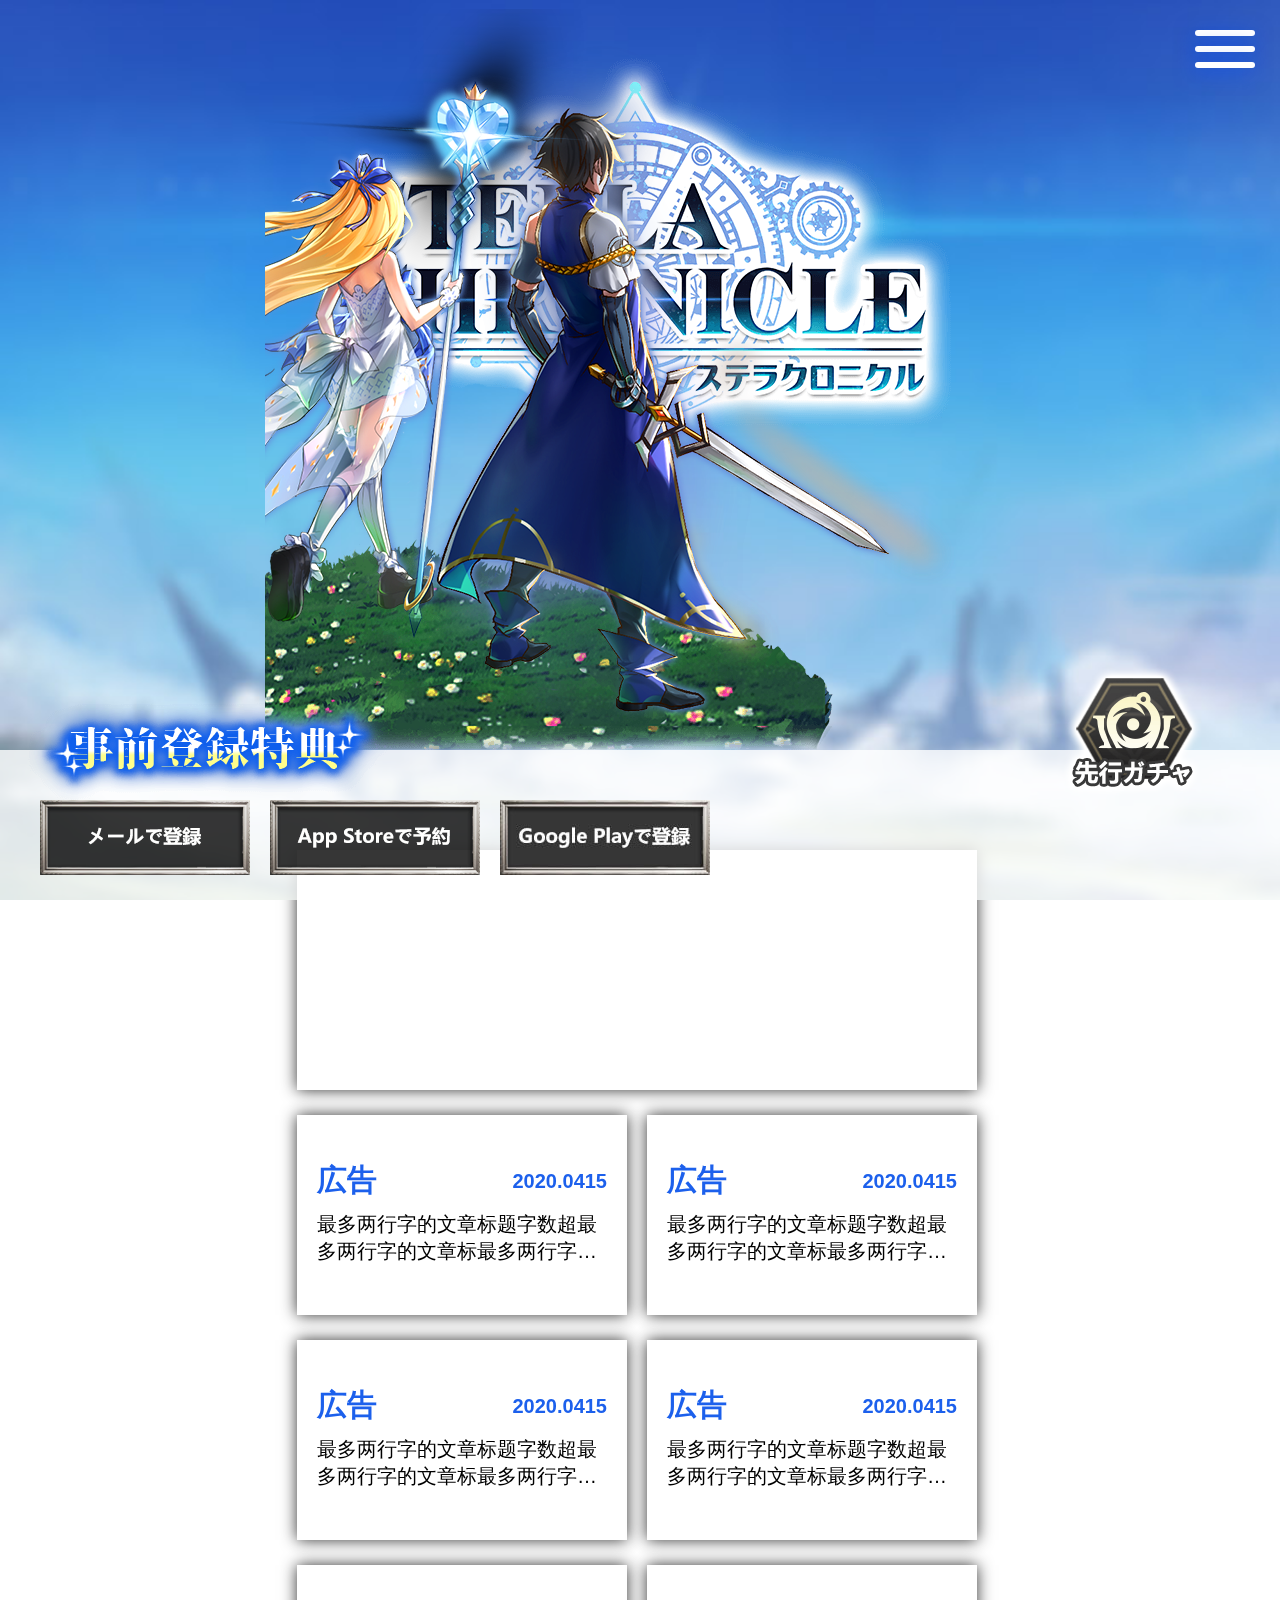
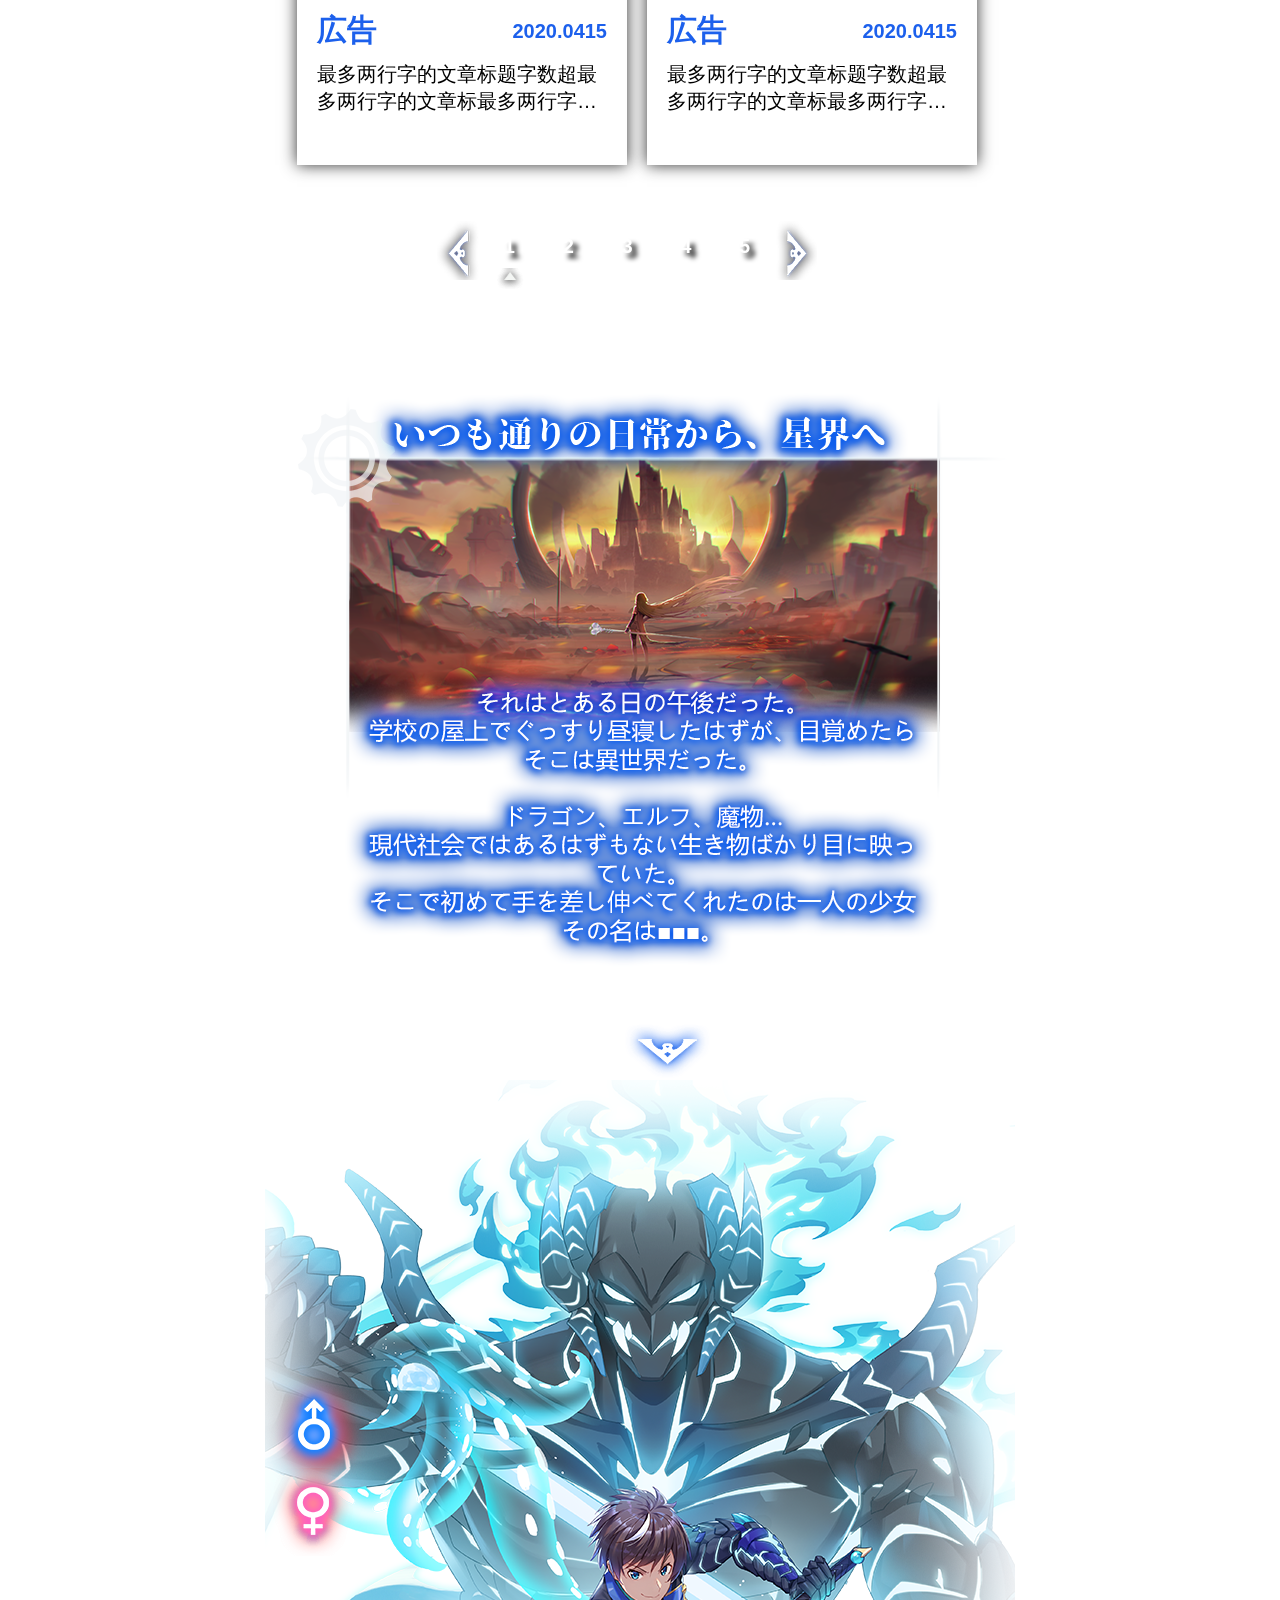
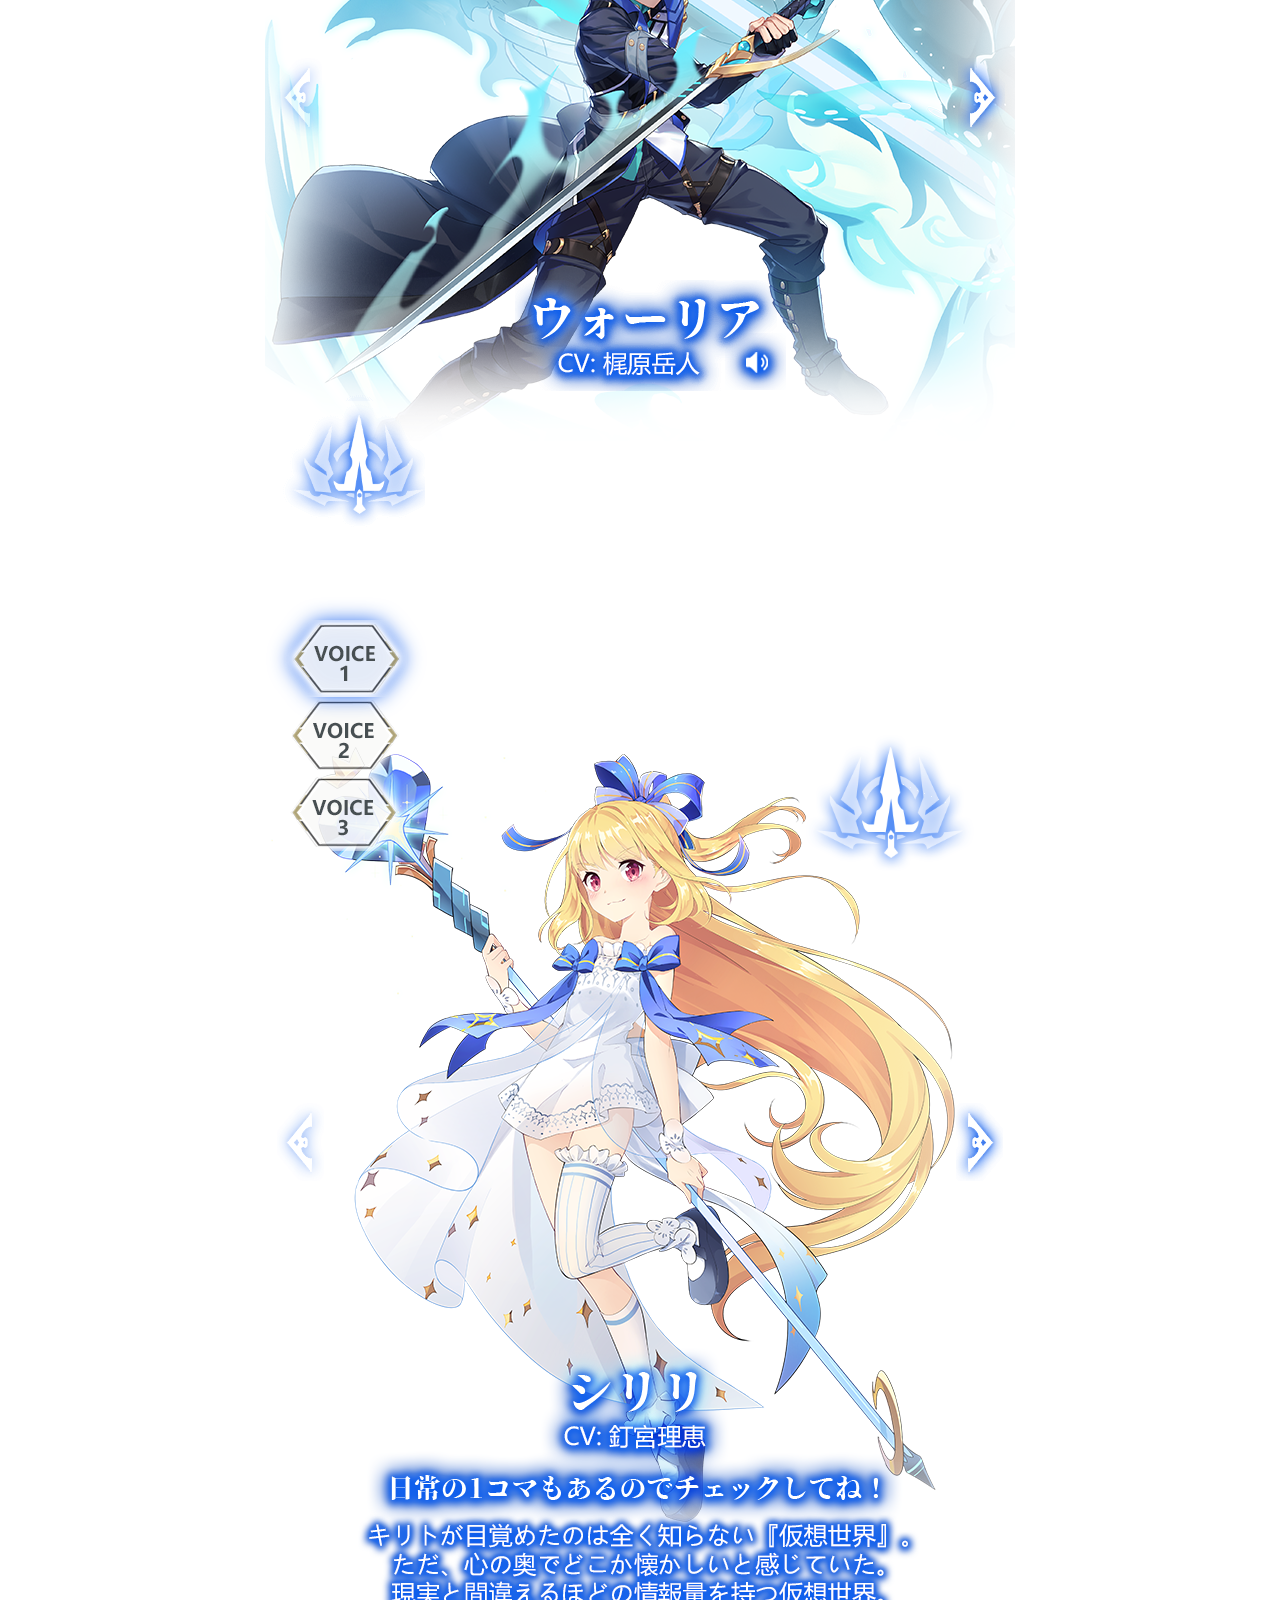
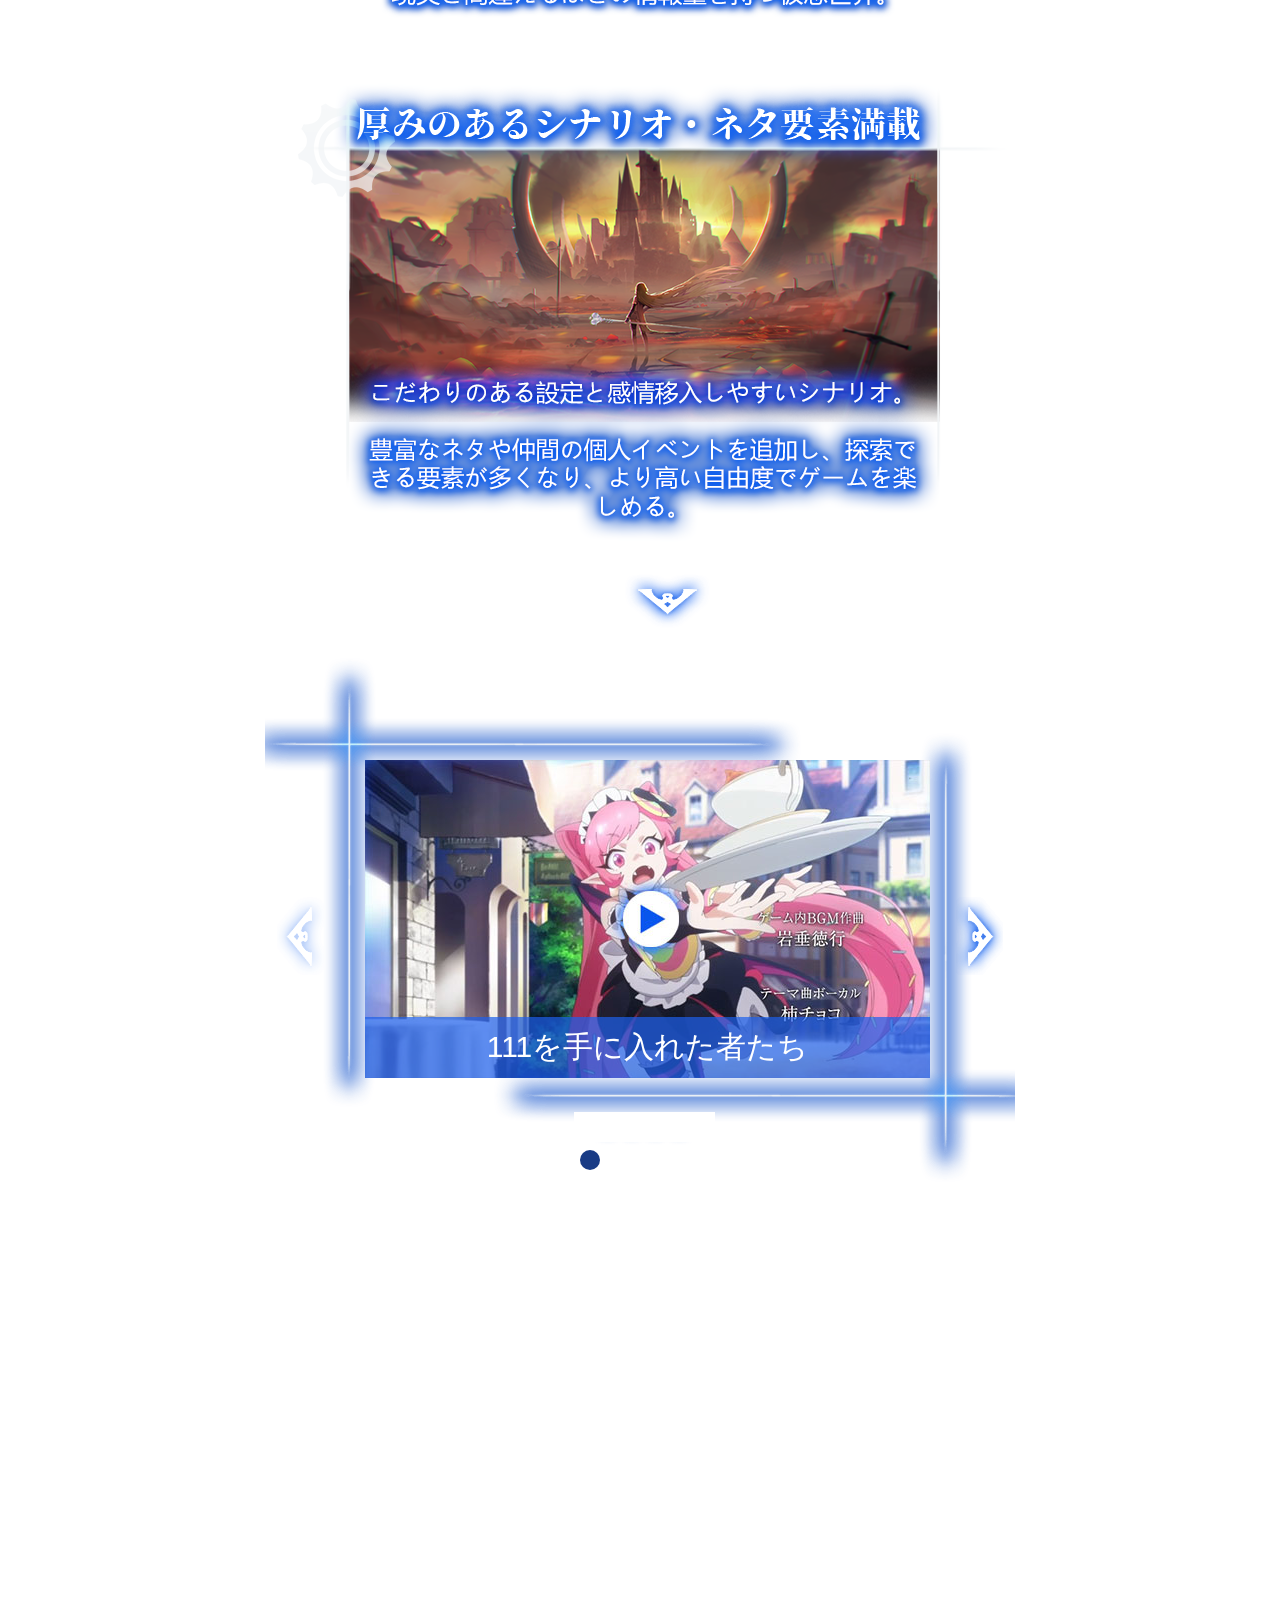
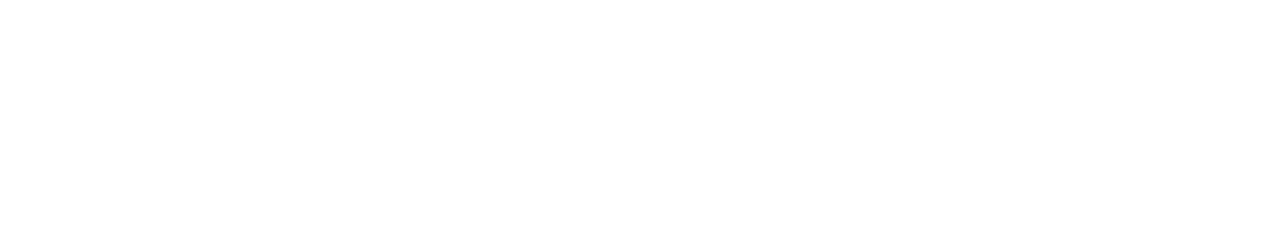
==== index.html @ 04fe9903 "a" ====
<!DOCTYPE html>
<html>
<head>
	<meta charset="utf-8">
	<meta content="width=device-width, initial-scale=1.0, maximum-scale=1.0, user-scalable=0" name="viewport">
     <link href="css/swiper.min.css" rel="stylesheet">
     <link href="css/pre_main.css" rel="stylesheet" type="text/css">
     <title>11111888888</title>
	<meta name="keywords" content="" />
	<meta name="description" content="" />
    <link href="images/icon.png" rel="shortcut icon"/>
</head>
<body>
    <!--首页主题内容-->
    <div class="wraper">
       <!--第一屏幕-->  
      <div class="page_01 page" id="page01">
        <div class="page01_logo"><img src="images/page01_logo.png"></div>
        <div class="page01_role"><img src="images/page01_role.png"></div>
        <div class="page01_grass"><img src="images/people_grass.png"></div>
      </div>
      <!--第二屏幕-->  
      <div class="page_02 page" id="page02">
        <div class="screen_note">
          <div class="banner_top"><img src="images/banner.jpg"></div>
          <div class="news_list1">
         	  <div class="slide2_item">
            <div class="item t1">
              <a href="list.html">
                <div class="note">
                  <span class="title">広告</span><span class="data">2020.0415</span> 
                 
                </div>
				<div class="content">
                  <p>最多两行字的文章标题字数超最多两行字的文章标最多两行字的文章标题字数超最多两行字的文章标题字数超过题字数超过</p>
                </div>
			
              </a>
            </div>
            <div class="item t2">
              <a href="list.html">
                <div class="note">
                  <span class="title">広告</span><span class="data">2020.0415</span> 
                </div>
				        <div class="content">
                  <p>最多两行字的文章标题字数超最多两行字的文章标最多两行字的文章标题字数超最多两行字的文章标题字数超过题字数超过</p>
                </div>
			
              </a>
            </div>
            <div class="item t1">
              <a href="list.html">
                <div class="note">
                  <span class="title">広告</span><span class="data">2020.0415</span> 
                </div>
				        <div class="content">
                  <p>最多两行字的文章标题字数超最多两行字的文章标最多两行字的文章标题字数超最多两行字的文章标题字数超过题字数超过</p>
                </div>
			
              </a>
            </div>
            <div class="item t2">
              <a href="list.html">
                <div class="note">
                  <span class="title">広告</span><span class="data">2020.0415</span> 
                </div>
			        	<div class="content">
                  <p>最多两行字的文章标题字数超最多两行字的文章标最多两行字的文章标题字数超最多两行字的文章标题字数超过题字数超过</p>
                </div>
			
              </a>
            </div>
            <div class="item t1">
              <a href="list.html">
                <div class="note">
                  <span class="title">広告</span><span class="data">2020.0415</span> 
                </div>
				        <div class="content">
                  <p>最多两行字的文章标题字数超最多两行字的文章标最多两行字的文章标题字数超最多两行字的文章标题字数超过题字数超过</p>
                </div>
			
              </a>
            </div>
            <div class="item t2">
              <a href="list.html">
                <div class="note">
                  <span class="title">広告</span><span class="data">2020.0415</span> 
                </div>
			        	<div class="content">
                  <p>最多两行字的文章标题字数超最多两行字的文章标最多两行字的文章标题字数超最多两行字的文章标题字数超过题字数超过</p>
                </div>
				
              </a>
            </div>
            </div>
            <div class="news_pages">
              <a href="#"><img src="images/text_row_left.png" alt=""></a>
              <a href="#" class="active num">1</a>
              <a href="#" class="num">2</a>
              <a href="#" class="num">3</a>
              <a href="#" class="num">4</a>
              <a href="#" class="num">5</a>
              <a href="#"><img src="images/text_row_right.png" alt=""></a>
            </div>
          </div>
        </div>
      </div> 
       <!--第三屏幕-->    
      <div class="page_03 page" id="page03">
        <div class="swiper-container page3_container">
          <div class="swiper-wrapper">
            <div class="swiper-slide story_01"><img src="images/story_01.png"></div>
            <div class="swiper-slide story_02"><img src="images/story_02.png"></div>
            <div class="swiper-slide story_03"><img src="images/story_03.png"></div>
          </div>
          <!-- Add Pagination -->
          <div class="swiper-button-next"></div>
        </div>
      </div> 
      <!--第四屏幕-->    
      <div class="page_04 page" id="page04">
        <div class="mainShow cf">
          <div class="sex_ico">
            <img src="images/page04_man_ico.png" class="man_ico active" >
            <img src="images/page04_woman_ico.png"  class="woman_ico">
          </div>
          <div class="game_roles">
            <div class="swiper-container roles_man_wrap">
              <div class="swiper-wrapper">
                <div class="swiper-slide">
                  <div class="role_info">
                    <img src="images/man_title_01.png"/>
                  </div>
                  <div class="role_jineng">
                    <a href="javascript:void(0);"></a>
                  </div>
                  <img src="images/man_role_img1.png" class="role_img1 role_img"/>
                </div>
                <div class="swiper-slide">
                  <div class="role_info">
                    <img src="images/man_title_01.png"/>
                  </div>
                  <div class="role_jineng">
                    <a href="javascript:void(0);"></a>
                  </div>
                  <img src="images/man_role_img1.png" class="role_img1 role_img"/>
                </div>
                <div class="swiper-slide">
                  <div class="role_info">
                    <img src="images/man_title_01.png"/>
                  </div>
                  <div class="role_jineng">
                    <a href="javascript:void(0);"></a>
                  </div>
                  <img src="images/man_role_img1.png" class="role_img1 role_img"/>
                </div>
                <div class="swiper-slide">
                  <div class="role_info">
                    <img src="images/man_title_01.png"/>
                  </div>
                  <div class="role_jineng">
                    <a href="javascript:void(0);"></a>
                  </div>
                  <img src="images/man_role_img1.png" class="role_img1 role_img"/>
                </div>
                <div class="swiper-slide">
                  <div class="role_info">
                    <img src="images/man_title_01.png"/>
                  </div>
                  <div class="role_jineng">
                    <a href="javascript:void(0);"></a>
                  </div>
                  <img src="images/man_role_img1.png" class="role_img1 role_img"/>
                </div>

              </div>
            </div>
            <div class="swiper-button-next"></div>
            <div class="swiper-button-prev"></div>
            <ul class="swiper_dock_list" id="man">
              <li> 
                <a href="javascript:void(0)" data-index='0'><img class="icon on" src="images/role_icon_hover1.png"/></a>
              </li>
              <li>
                <a href="javascript:void(0)" data-index='1'><img class="icon" src="images/role_icon_hover2.png"/></a>
              </li>
              <li>
                <a href="javascript:void(0)" data-index='2'><img class="icon" src="images/role_icon_hover3.png"/></a>
              </li>
              <li>
                <a href="javascript:void(0)" data-index='3'><img class="icon"   src="images/role_icon_hover4.png"/></a>
              </li>
              <li>
                <a href="javascript:void(0)" data-index='4'><img class="icon" src="images/role_icon_hover5.png"/></a>
              </li>
             
          </ul>
          </div>
          <div class="game_roles_woman"  style="display:none;">
            <div class="swiper-container roles_woman_wrap">
              <div class="swiper-wrapper">
                 <div class="swiper-slide">
                  <div class="role_info">
                    <img src="images/man_title_01.png"/>
                  </div>
                  <div class="role_jineng">
                    <a href="javascript:void(0);"></a>
                  </div>
                  <img src="images/woman_role_img1.png" class="role_img1 role_img"/>
                </div>
                <div class="swiper-slide">
                  <div class="role_info">
                    <img src="images/man_title_01.png"/>
                  </div>
                  <div class="role_jineng">
                    <a href="javascript:void(0);"></a>
                  </div>
                  <img src="images/woman_role_img1.png" class="role_img1 role_img"/>
                </div>
                <div class="swiper-slide">
                  <div class="role_info">
                    <img src="images/man_title_01.png"/>
                  </div>
                  <div class="role_jineng">
                    <a href="javascript:void(0);"></a>
                  </div>
                  <img src="images/woman_role_img1.png" class="role_img1 role_img"/>
                </div>
                <div class="swiper-slide">
                  <div class="role_info">
                    <img src="images/man_title_01.png"/>
                  </div>
                  <div class="role_jineng">
                    <a href="javascript:void(0);"></a>
                  </div>
                  <img src="images/woman_role_img1.png" class="role_img1 role_img"/>
                </div>
                <div class="swiper-slide">
                  <div class="role_info">
                    <img src="images/man_title_01.png"/>
                  </div>
                  <div class="role_jineng">
                    <a href="javascript:void(0);"></a>
                  </div>
                  <img src="images/woman_role_img1.png" class="role_img1 role_img"/>
                </div>
              </div>
            </div>
            <div class="swiper-button-next"></div>
            <div class="swiper-button-prev"></div>
            <ul class="swiper_dock_list" id="woman">
              <li> 
                <a href="javascript:void(0)" data-index='0'><img class="icon on" src="images/role_icon_hover1.png"/></a>
              </li>
              <li>
                <a href="javascript:void(0)" data-index='1'><img class="icon" src="images/role_icon_hover2.png"/></a>
              </li>
              <li>
                <a href="javascript:void(0)" data-index='2'><img class="icon" src="images/role_icon_hover3.png"/></a>
              </li>
              <li>
                <a href="javascript:void(0)" data-index='3'><img class="icon"   src="images/role_icon_hover4.png"/></a>
              </li>
              <li>
                <a href="javascript:void(0)" data-index='4'><img class="icon" src="images/role_icon_hover5.png"/></a>
              </li>
             
          </ul>
          </div>
        </div>
      </div>
      <!--第五屏幕-->    
      <div class="page_05 page" id="page05">
        <div class="swiper-slide slide5">
          <div class="swiper-container  chara_main">
            <div class="swiper-wrapper">
              <div class="swiper-slide">
                <div class="chara_content">
                  <div class="top">
                        <div class="chara_role">
                          <img src="images/page05_role_01.png" >
                        </div>
                        <div class="voice" id="voice_01">
                          <img src="images/chara_voice_01.png" class="active">
                          <img src="images/chara_voice_02.png">
                          <img src="images/chara_voice_03.png">
                        </div>
                  </div>
                </div>
              </div>
              <div class="swiper-slide">
                <div class="chara_content">
                  <div class="top">
                        <div class="chara_role">
                          <img src="images/page05_role_01.png" >
                        </div>
                        <div class="voice" id="voice_02">
                          <img src="images/chara_voice_01.png" class="active">
                          <img src="images/chara_voice_02.png">
                          <img src="images/chara_voice_03.png">
                        </div>
                  </div>
                </div>
              </div>
              <div class="swiper-slide">
                <div class="chara_content">
                  <div class="top">
                        <div class="chara_role">
                          <img src="images/page05_role_01.png" >
                        </div>
                        <div class="voice" id="voice_03">
                          <img src="images/chara_voice_01.png" class="active">
                          <img src="images/chara_voice_02.png">
                          <img src="images/chara_voice_03.png">
                        </div>
                  </div>
                </div>
              </div>
              <div class="swiper-slide">
                <div class="chara_content">
                  <div class="top">
                        <div class="chara_role">
                          <img src="images/page05_role_01.png" >
                        </div>
                        <div class="voice" id="voice_04">
                          <img src="images/chara_voice_01.png" class="active">
                          <img src="images/chara_voice_02.png">
                          <img src="images/chara_voice_03.png">
                        </div>
                  </div>
                </div>
              </div>
              
       
          </div>
          <!-- Add Arrows -->
          <div class="swiper-button-next"></div>
          <div class="swiper-button-prev"></div>
          </div>
        </div>
      </div>
      <!--第六屏幕-->    
      <div class="page_06 page" id="page06">
    	  <div class="swiper-container page6_container">
            <div class="swiper-wrapper">
              <div class="swiper-slide story_01"><img src="images/page6_story_01.png"></div>
              <div class="swiper-slide story_02"><img src="images/page6_story_02.png"></div>
              <div class="swiper-slide story_03"><img src="images/page6_story_03.png"></div>
            </div>
            <!-- Add Pagination -->
    		    <div class="swiper-button-next"></div>
        </div>
      </div>
      <!--第七屏幕--> 
      <div class="page_07 page" id="page07">
        <div class="content">
          <div class="img">
            <div class="swiper-container swiper-news snews1">
              <div class="swiper-wrapper">
                <div class="swiper-slide">
                    <a href="javascript:void(0)" data-url="http://www.youtube.com/embed/5mk5hjJQe7A"><img src="images/img5.jpg" alt="">
                    <div class="abs">
                      <h2 class="ellipsis">111を手に入れた者たち</h2>
                    </div>
                  </a>
                </div>
                <div class="swiper-slide">
                  <a href="javascript:void(0)" data-url="http://www.youtube.com/embed/tRDHGCTl9tU"><img src="images/img5.jpg" alt="">
                    <div class="abs">
                      <h2 class="ellipsis">111を手に入れた者たち</h2>
                    </div>
                  </a>
                </div>
                <div class="swiper-slide">
                <a href="javascript:void(0)" data-url="http://www.youtube.com/embed/xh8IG0bHWRY"><img src="images/img5.jpg" alt="">
                  <div class="abs">
                    <h2 class="ellipsis">111を手に入れた者たち</h2>
                  </div>
                </a>
                </div>
                <div class="swiper-slide">
                <a href="javascript:void(0)" data-url="http://www.youtube.com/embed/Ns--Hi0wD44"><img src="images/img5.jpg" alt="">
                  <div class="abs">
                    <h2 class="ellipsis">111を手に入れた者たち</h2>
                  </div>
                </a>
                </div>
              </div>
              <div class="swiper-button-next"></div>
              <div class="swiper-button-prev"></div>
             
            </div>
             <div class="swiper-pagination"></div>
          </div>
        </div>
      </div>
      <div class="video_box">
        <div class="maskbg"></div>
        <div class="content">
          <div class="closed1"><img src="images/video_close.png" alt=""></div>
          <div class="note">
            <p>Loading...</p>
          </div>
        </div>
      </div>
      <!--隐藏栏特典--> 
      <div class="main_nei">
        <div class="pre_center">
          <div class="swiper-container swiper-img">
          <div class="swiper-wrapper">
            <div class="swiper-slide">
              <img src="images/pre_img_01.png" alt="">
                <div class="trd_text">
                  <h2 class="">11道具说明文字，什么道具具体用来干什么的。大概就这么长</h2>
              </div>
            </div>
            <div class="swiper-slide">
              <img src="images/pre_img_02.png" alt="">
                <div class="trd_text">
                  <h2 class="">11道具说明文字，什么道具具体用来干什么的。大概就这么长</h2>
              </div>
            </div>
            <div class="swiper-slide">
              <img src="images/pre_img_03.png" alt="">
                <div class="trd_text">
                  <h2 class="">11道具说明文字，什么道具具体用来干什么的。大概就这么长</h2>
              </div>
            </div>
            <div class="swiper-slide">
              <img src="images/pre_img_04.png" alt="">
                <div class="trd_text">
                  <h2 class="">11道具说明文字，什么道具具体用来干什么的。大概就这么长</h2>
              </div>
            </div>
            <div class="swiper-slide">
              <img src="images/pre_img_05.png" alt="">
                <div class="trd_text">
                  <h2 class="">11道具说明文字，什么道具具体用来干什么的。大概就这么长</h2>
              </div>
            </div>
          </div>
          <!-- Add Arrows -->
          <div class="swiper-button-next"></div>
          <div class="swiper-button-prev"></div>
          <div class="swiper-pagination"></div>
          </div>
          <div class="pre_close closed">
            <img src="images/close.png">
          </div>
        </div>
      </div>
       <!--首页内容固定在底部--> 
      <div class="fixed_bottom  valign" >
        <div class="download">
          <a href="#" class="login_icon">メールで登録</a>
          <a href="#" class="ios">App Storeで予約</a>
          <a href="#" class="android">Google Playで登録</a>
        </div>
		    <div class="bottom_img"><a href="card.html"><img src="images/bottom_tu.png"></a></div>
        <div class="login_before"><img src="images/login_btn.png" id="login_before"></div>
      </div>
       <!--当滚动到最后的时候让底部footer出来--> 
      <div class="fixed_bottom_footer  valign" style="display:none;"> 
          <div class="download">
            <a href="#" class="login_icon">メールで登録</a>
            <a href="#" class="ios">App Storeで予約</a>
            <a href="#" class="android">Google Playで登録</a>
          </div>
          <div class="bottom_img"><img src="images/bottom_tu.png"></div>
          <div class="login_before"><img src="images/login_btn.png" id="login_before"></div>
          <div class="footer_main">
            <div class="footer_left">
                <img src="images/footer_logo.png">
            </div>
            <div class="footer_right">
                <div class="text_group">
                    <p><span class="blue">タイトル</span><span>ステラクロニクル</span></p>
                    <p><span class="blue">ジャンル</span><span>スライドコマンドバトルRPG</span></p>
                    <p><span class="blue">価　　格</span><span>基本プレイ無料</span></p>
                    <p><span class="blue">対応端末</span><span>対応端末 iOS / Android</span></p>
                </div>
                
            </div>
            
          </div>
          <div class="text_link">
                    <p><a href="policy.html">プライバシーポリシー</a></p><p>|</p>
                    <p class="kefu_icon hand">お問い合わせ</p><p>|</p>
                    <p><a href="http://efun.com/jp" target="_blank">運営会社</a></p>
                </div>
      </div>
    </div>
	<!--底部内容-->
    <!--菜单-->
    <div class="menu_button">
        <div class="bar"></div>
        <div class="bar"></div>
        <div class="bar"></div>
    </div>
    <div class="nav_box">            
        <div class="nav_btn">
        	<div class="nav_link">
                <div class="active link01"><a href="#"><img src="images/phone_nav_01.png"></a></div>
                <div class="link02"><a><img src="images/phone_nav_02.png"></a></div>
                <div class="link03"><a><img src="images/phone_nav_03.png"></a></div>
                <div class="link04"><a ><img src="images/phone_nav_04.png"></a></div>
                <div class="link05"><a ><img src="images/phone_nav_05.png"></a></div>
                <div class="link06"><a><img src="images/phone_nav_06.png"></a></div>
                <div class="link07"><a ><img src="images/phone_nav_07.png"></a></div>
            </div>
            <div class="nav_icon">
                <a href="#"><img src="images/phone_twitter.png"></a>
                <a href="#"><img src="images/phone_ytb.png"></a>
                <a href="#"><img src="images/phone_line.png"></a>
            </div>
            <div class="closed"><img src="images/close.png"></div>
        </div>
	</div>
    <!-- 点击メールで登録弹出对应盒子 -->
    <div class="login_box">
        <div class="title  valign-between">
            <p></p>
            <div class="closed"><img src="images/close.png" alt=""></div>
        </div>
        <div class="login_content">
            <div class="l_input"><input type="text" placeholder="メールアドレスを入力してください" class="text"></div>
            <div class="l_tro">正しいメールアドレスを入力してください</div>
            <div class="l_btn"><a href="#"><img src="images/pre_login_btn.png" alt=""></a></div>
            <div class="l_text">
            <p>【ご注意】</p>
            <p>※「@docomo.ne.jp」や「@softbank.ne.jp」など、携帯メールでは着信を拒否される可能性高いため、なるべく「@gamil.com」など、WEBメールでのご登録をお願いします。</p>
            <p>※ご利用のメールサービスの設定によって、お知らせメールが迷惑メールに割り振られる場合もございます。「@pre-r.efunjp.com」からのメールが受信できるように設定お願いします。</p>
            <p>※お預かりする個人情報に関しては弊社の「プライバシーポリシー」に沿って、リリースのお知らせのみ使わせていただき、大切に保管させていただきます。</p>
            </div>
        </div>
    </div>
	<script src="js/jquery-3.4.1.min.js"></script>
     <script src="js/swiper.min.js"></script>
    <script  src="js/pre_index.js"></script>
    <script>
	$(function(){
	//第三屏幕图片向下切换
	var swiper3 = new Swiper('.page3_container', {
		direction: 'vertical',
		autoplay: {
			delay: 3000,
		},
		loop:true,
		navigation: {
			nextEl: '.page3_container .swiper-button-next',
		},
	});
	
	
		//palyer中男主角色切换
	var rolesmanwiper = new Swiper('.roles_man_wrap', {
	//autoplay:3000,
		//loop : true,
		effect : 'fade',observer: true,
		observeParents: true,
		navigation: {
			nextEl: '.game_roles .swiper-button-next',
			prevEl: '.game_roles .swiper-button-prev',
		},
		on:{
			slideChangeTransitionStart:function(){
				var length = $(".game_roles .swiper_dock_list li").length;
				$(".game_roles .swiper_dock_list li img").removeClass('on');
				$(".game_roles .swiper_dock_list li img").eq((this.activeIndex)%length).addClass('on');
				var html = '<img id="playVoice" src="images/page04_voice.png"  data-url="'+list[(this.activeIndex)%length]+'">';
				$('.game_roles .role_jineng a').html(html); 
			},
		}
	});
	$(".game_roles .swiper_dock_list li").click(function(){
		var index1 = $(this).index();
		rolesmanwiper.slideTo(index1, 1000, false);
		$(".game_roles .swiper_dock_list li img").removeClass('on');
		$(".game_roles .swiper_dock_list li img").eq(index1).addClass('on');
		var html = '<img id="playVoice" src="images/page04_voice.png"  data-url="'+list[index1]+'">';
		$('.game_roles .role_jineng a').html(html); 
	});	
	//palyer中男主音频播放
	var list = ['music/1.mp3','music/BGM.mp3','music/1.mp3','music/BGM.mp3','music/BGM.mp3'];
	var num=0;
	$('.game_roles .role_jineng a').html('<img id="playVoice" src="images/page04_voice.png"  data-url="'+list[num]+'">');
	var voiceAudio = new Audio();
	$('.game_roles .role_jineng').on('click', '#playVoice', function () {
	  voiceAudio.src = $(this).attr('data-url');
	  voiceAudio.play();
	})
		//palyer中女主角色切换
	var roleswomanwiper = new Swiper('.roles_woman_wrap', {
	//autoplay:3000,
		//loop : true,
		effect : 'fade',
		observer: true,
		observeParents: true,
		navigation: {
			nextEl: '.game_roles_woman .swiper-button-next',
			prevEl: '.game_roles_woman .swiper-button-prev',
		},
		on:{
			slideChangeTransitionStart:function(){
				var length = $(".game_roles_woman .swiper_dock_list li").length;
				$(".game_roles_woman .swiper_dock_list li img").removeClass('on');
				$(".game_roles_woman .swiper_dock_list li img").eq((this.activeIndex)%length).addClass('on');
				var htmla = '<img id="playVoice1" src="images/page04_voice.png"  data-url="'+listwoman[(this.activeIndex)%length]+'">';
				$('.game_roles_woman .role_jineng a').html(htmla); 
			},
		}
	});
	$(".game_roles_woman .swiper_dock_list li").click(function(){
		var index2 = $(this).index();
		roleswomanwiper.slideTo(index2);
		$(".game_roles_woman .swiper_dock_list li img").removeClass('on');
		$(".game_roles_woman .swiper_dock_list li img").eq(index2).addClass('on');
		var htmla = '<img id="playVoice1" src="images/page04_voice.png"  data-url="'+listwoman[index2]+'">';
		$('.game_roles_woman .role_jineng a').html(htmla) 
	});
	//palyer中女主音频播放
	var listwoman= ['music/1.mp3','music/1.mp3','music/1.mp3','music/BGM.mp3','music/1.mp3'];
	var num1=0;
	$('.game_roles_woman .role_jineng a').html('<img id="playVoice1" src="images/page04_voice.png"  data-url="'+listwoman[num1]+'">');
	$('.game_roles_woman .role_jineng').on('click', '#playVoice1', function () {
		voiceAudio.src = $(this).attr('data-url');
		voiceAudio.play();
	})

	//chara中女主声音切换
	var page5One= ['music/1.mp3','music/BGM.mp3','music/1.mp3'];
	var page5Two= ['music/1.mp3','music/1.mp3','music/1.mp3'];
	var page5Three= ['music/BGM.mp3','music/1.mp3','music/BGM.mp3']
	var page5Four= ['music/1.mp3','music/1.mp3','music/1.mp3'];
	charaVoice('#voice_01',page5One);
	charaVoice('#voice_02',page5Two);
	charaVoice('#voice_03',page5Three);
	charaVoice('#voice_04',page5Four);
	function charaVoice(id,arr){
	  for(var i=0; i<page5One.length; i++){
	  $(id).find('img').eq(i).attr('data-url',arr[i]);
	  $(id).on('click', 'img', function () {
		$(this).addClass('active').siblings().removeClass('active');
	  })
	}
		$(id).on('click', 'img', function () {
		  voiceAudio.src = $(this).attr('data-url');
		  voiceAudio.play();
		})
	
	}	
	
	//第五屏幕切换
	var charaswiper = new Swiper('.chara_main', {
		slidesPerView: 1,
		spaceBetween: 30,
		//loop: true,
		navigation: {
		nextEl: '.swiper-button-next',
		prevEl: '.swiper-button-prev',
		},
	});
	//第六屏幕图片向下切换
	var swiper6 = new Swiper('.page6_container', {
		direction: 'vertical',
		slidesPerView: 1,
		navigation: {
        	nextEl: '.page6_container .swiper-button-next',
      	},
      	loop: true,
		autoplay: {
			delay: 3000,
		},
	});
	//第七屏幕切换
	var cardswiper = new Swiper('.snews1', {
	   pagination: {
		el: '.swiper-pagination',
	  },
	  navigation: {
		nextEl: '.swiper-button-next',
		prevEl: '.swiper-button-prev',
	  },
	});
})
	</script>
</body>
</html>
---- css/pre_main.css ----
html,body,ul,ol,h1,h2,h3,h4,h5,h6,p,th,td,dl,dt,dd,form,input,textarea,select,.cf{margin:0;padding:0;}
body{font-size:.12rem; font-family: Helvetica, Microsoft YaHei, Tohoma, Arial;}
h1,h2,h3,h4,h5,h6,b{font-weight: normal;}
a{text-decoration:none;outline:none;}
li{list-style:none}
img{border:none;vertical-align:middle;}
/*html{overflow-x:hidden;overflow:-Scroll;overflow-x:hidden}*/
/*html,body{height:100%; overflow-y:auto; overflow-x:hidden;}*/
/*浮动清理*/
.cf:before,.cf:after{content:".";display:block;height:0;visibility:hidden}
.cf:after{clear:both}
.cf{zoom:1}
/*公共信息*/
.relative{position: relative;}
.ellipsis{overflow: hidden;text-overflow: ellipsis;white-space: nowrap;} /*一行超出省略*/
.towLine{display: -webkit-box;-webkit-box-orient: vertical;-webkit-line-clamp:2;overflow: hidden;}/*超出两行省略*/
.touchscroll{-webkit-overflow-scrolling: touch;} /*弹性滚动*/
.preLine{ white-space: pre-line;} /*换行符换行*/
.hand{cursor: pointer;}
.valign{display: flex;align-items: center;}
.valign-top{display: flex;align-items: flex-start;}
.valign-center{display: flex;align-items: center;justify-content: center;}
.valign-between{display: flex;align-items: center;justify-content: space-between;}
.column{flex-direction: column;}
.bl:before,.br:before,.bt:before,.bb:before,.border_left,.border_right,.border_top,.border_bottom{position: absolute;content:"";display: block;background: #fff;}
.bl:before,.border_left{width: 0.01rem;height:100%;left:0;top:0;transform: scaleX(0.5);}
.br:before,.border_right{width: 0.01rem;height:100%;right:0;top:0;transform: scaleX(0.5);}
.bt:before,.border_top{width:100%;height: 0.01rem;left:0;top:0;transform: scaleY(0.5);}
.bb:before,.border_bottom{width:100%;height: 0.01rem;left:0;bottom:0;transform: scaleY(0.5);}
.closed img{cursor: pointer;width:0.38rem; height:0.37rem;}
.closed img:hover{transform:rotate(90deg);}
.closed1 img{cursor: pointer;width:0.52rem; height:0.49rem;}
.closed1 img:hover{transform:rotate(90deg);}
a.back{font-size:0.3rem; font-weight:bold; padding:0.2rem 0.6rem; border:0.03rem solid #1c60ec;background:#fff; color:#1c60ec;}
a.back:hover{border:0.03rem solid #000;color:#000;}
.game_roles .swiper-button-next,.game_roles .swiper-button-prev,.game_roles_woman .swiper-button-next,.game_roles_woman .swiper-button-prev,.page_05 .swiper-button-prev,.page_07 .swiper-button-prev,.page_05 .swiper-button-next,.page_07 .swiper-button-next,.main_nei .swiper-button-next,.main_nei .swiper-button-prev{width: 0.47rem;height: 0.78rem;background: no-repeat center center;background-size: contain;}
.game_roles .swiper-button-prev,.game_roles_woman .swiper-button-prev,.page_05 .swiper-button-prev,.page_07 .swiper-button-prev,.main_nei .swiper-button-prev{background-image: url(../images/page07_row_left.png);}
.game_roles .swiper-button-next,.game_roles_woman .swiper-button-next,.page_05 .swiper-button-next,.page_07 .swiper-button-next,.main_nei .swiper-button-next{background-image: url(../images/page07_row_right.png);}

.page_05 .swiper-button-prev,.page_07 .swiper-button-prev{left: 0.12rem;}
.page_05 .swiper-button-next,.page_07 .swiper-button-next{right: 0.12rem;}
/*第一屏幕*/
.page {width: 7.5rem;margin: 0 auto;position: relative;}
.page_01{height:calc(100vh - 1.5rem); position: relative;}
.page_01 .page01_logo { position:absolute;top:6%;}
.page_01 .page01_logo img{width:7.5rem; height: 4.27rem;}
.page01_role{position: absolute;bottom:3%;left:0rem; z-index:1;}
.page01_role img{width:7.5rem; height: 7.19rem;}
.page01_grass{position: absolute;bottom:0rem;left:0rem; z-index:0;}
.page01_grass img{width:7.5rem; height: 2.85rem;}
.page_02 {height:11.3rem; }
.page_03 {height:7rem;}
.page_04 {height:11rem; }
.page_05 {height:11rem;}
.page_06 {height:7rem; }
.page_07 {height:5.3rem;}
/* 第二屏*/
.screen_note{width:6.8rem; margin-top:1rem; margin-left:0.32rem;}
.news_list1 .t1{margin-right:0.2rem;}
.news_list1 {margin-bottom:0.5rem;margin-top:0.25rem;}
.banner_top img{width:6.8rem; height: 2.4rem;-webkit-box-shadow:0 0 0.15rem #333;-moz-box-shadow:0 0 0.15rem #333;box-shadow:0 0 0.15rem #333;}
.news_list1 .item{width:2.9rem;float: left;height:1.6rem;display:flex;flex-direction:column;justify-content:space-around;
background:#fff;margin-bottom:0.25rem;padding:0.2rem;-webkit-box-shadow:0 0 0.15rem #333;
-moz-box-shadow:0 0 0.15rem #333;
box-shadow:0 0 0.15rem #333;}
.news_list1 .item .note{ display:flex;justify-content:space-between;flex-direction: row;flex-wrap:nowrap;color:rgba(28,96,236); margin-bottom:0.1rem;}
.news_list1 .item .note .title{font-size:0.3rem;font-weight:600;}
.news_list1 .item .note .data{margin-top:0.1rem;font-size:0.2rem;float: right; font-weight:bold;}
.news_list1 .item .content{height:0.6rem;}
.news_list1 .item .content p{font-size:0.2rem;color:#000;text-overflow: -o-ellipsis-lastline;overflow: hidden;text-overflow: ellipsis;display: -webkit-box;-webkit-line-clamp: 2;-webkit-box-orient: vertical;}
.news_list1 .item .more_main{    display: flex; align-items: center;justify-content: space-between;}
.news_list1 .item p.more{width:1.23rem; height:0.31rem;background:rgba(28,96,236);font-size:0.18rem;color:#fff; text-align:center;}
.news_pages{width:3.8rem;height:1.2rem;display: flex;align-items: center;margin-left:1.4rem;}
.news_pages a.num{text-shadow: 0.05rem 0.05rem 0.05rem #000;color:#fff;font-size:0.2rem;margin:0 0.15rem;font-weight: bold; height:0.6rem;width:0.29rem;text-align:center; margin-top:0.3rem;}
.news_pages img{display: block;width:0.43rem;}
.news_pages a.active{background:url(../images/arrow.png) 0rem 0.33rem no-repeat;background-size:0.29rem auto ;}
/* 第三屏*/
.page_03{height:7rem; position: relative; }
.page3_container{height:7rem;}
.page_03 .story_01 img{width:7.5rem; height:5.87rem;}
.page_03 .story_02 img{width:7.5rem; height:5.87rem;}
.page_03 .story_03 img{width:7.5rem; height:5.87rem;}
.page3_container .swiper-button-next{width: 1.04rem;height: 0.7rem; position:absolute;top: 6.5rem;left:3.5rem;background:url(../images/down_arrow.png) no-repeat center center;background-size: contain;}
/* 第四屏*/
.page_04{ background: url(../images/page4_dw.png) no-repeat center top;width:7.5rem;height:11rem;background-size:100% auto;margin:0 auto;}
.mainShow{width:7.5rem; height:11rem;  overflow:hidden; position:relative;}
.game_roles .swiper-wrapper{position:relative;background-image: url(../images/page4_dw.png);background-size:cover; height:9.61rem; width:7.5rem;}
.game_roles,.game_roles_woman{width:7.5rem; height:15rem;  overflow:hidden; position:relative;}
.game_roles .swiper-slide-active .role_info{-webkit-transform: translate(0, 0); transform: translate(0, 0); -webkit-transition: all 0.3s; transition: all 0.3s; opacity:1;}
.role_info{position:absolute; top:8rem;left:2.5rem; z-index:1000;width:2.62rem; opacity:0; -webkit-transform:translate(-100%, 0); transform:translate(-100%, 0); -webkit-transition:all 0.3s; transition:all 0.3s; z-index:99;}
.role_info img{width:2.62rem; height:1.11rem;}
.role_jineng{position:absolute; top:8.53rem;left:4.6rem; z-index:1000;width:0.61rem; opacity:0; -webkit-transform:translate(-100%, 0); transform:translate(-100%, 0); -webkit-transition:all 0.3s; transition:all 0.3s; z-index:99;}
.game_roles .swiper-slide-active .role_jineng,.game_roles_woman .swiper-slide-active .role_jineng{opacity:1; -webkit-transform:translate(0, 0); transform: translate(0, 0); -webkit-transition: all 0.5s; transition: all 0.5s;}
.role_jineng img{width:0.61rem; height:0.57rem;}
.role_img1,.role_img2,.role_img3,.role_img4,.role_img5{position:absolute; top:0rem; right:0rem;width:7.5rem; height:9.61rem; opacity:0; -webkit-transform:translate(100%, 0); transform: translate(100%, 0); -webkit-transition:all 0.3s; transition:all 0.3s;}
.game_roles{width:7.5rem; height:12rem;  overflow:hidden; position:relative;}
.game_roles .swiper-slide-active .role_info,.game_roles_woman .swiper-slide-active .role_info{-webkit-transform: translate(0, 0); transform: translate(0, 0); -webkit-transition: all 0.3s; transition: all 0.3s; opacity:1;}
.game_roles .swiper-slide-active .role_img,.game_roles_woman .swiper-slide-active .role_img{opacity:1; -webkit-transform:translate(0, 0); transform: translate(0, 0); -webkit-transition: all 0.3s; transition: all 0.3s;}
.game_roles .swiper_dock_list,.game_roles_woman .swiper_dock_list{overflow:hidden; width:7.5rem; height:1.35rem; position:absolute; top:9.2rem; left:0rem; background:url(../images/role_icon.png) no-repeat; z-index:9999;background-size: 100% 100%;}
.swiper_dock_list li,.game_roles_woman .swiper_dock_list li{float:left;}
.swiper_dock_list li:nth-child(1){margin-top:0;width:1.6rem; height:1.35rem; cursor:pointer; float:left; }
.swiper_dock_list li:nth-child(1) img{width:1.6rem; height:1.35rem; }
 .swiper_dock_list li:nth-child(2){margin-top:0;width:1.37rem; height:1.35rem;  cursor:pointer; }
 .swiper_dock_list li:nth-child(2) img{width:1.37rem;height:1.35rem; }
 .swiper_dock_list li:nth-child(3){margin-top:0;width:1.49rem; height:1.35rem; cursor:pointer; }
 .swiper_dock_list li:nth-child(3) img{width:1.49rem; height:1.35rem; }
 .swiper_dock_list li:nth-child(4){width:1.36rem; height:1.35rem; cursor:pointer; }
 .swiper_dock_list li:nth-child(4) img{width:1.36rem; height:1.35rem; }
.swiper_dock_list li:nth-child(5){width:1.68rem; height:1.35rem;cursor:pointer; }
 .swiper_dock_list li:nth-child(5) img{width:1.68rem; height:1.35rem;}
.swiper_dock_list li img{display:none;}
 .swiper_dock_list li .icon.on{display:block;}
.game_roles_woman .swiper-slide{width:640px; height:608px; position:relative;}
.sex_ico{z-index:111111111;width:0.93rem; position:absolute; top:3rem; left:0rem;}
.sex_ico img.active{filter: drop-shadow(0.05rem 0.05rem 10px #f00);}
.sex_ico img{width:0.93rem; height:0.88rem;}
.role_jineng a{display:block;width:0.6rem;height:0.6rem;}
/* 第五屏*/
.page_05{height:11rem;}
.page_05  .swiper-slide{position:relative;background-image: url(../images/page05_dw.png);background-size:cover; height:10.90rem; width:7.5rem;}
.chara_main{width:100%;height:100%; position:relative;}
.chara_content{width:7.5rem; position:relative;}
.chara_content .chara_role  img {width:7.5rem; height:10.9rem;}
.voice{width:1.4rem;  position:absolute; top:0.4rem; display:flex; flex-direction:column;}
 .voice img{width:1.22rem; height:0.77rem; margin-left:0.2rem;}
 .voice img.active{z-index:2;filter: drop-shadow(0px 0px 10px #0d5aed); }
/* 第六屏*/
.page6_container .swiper-button-next{width: 1.04rem;height: 0.7rem; position:absolute;top: 5rem;left:3.5rem;background:url(../images/down_arrow.png) no-repeat center center;background-size: contain;}
.page_06{ height:5.7rem;}
.page6_container{ height:5.7rem;}
.page_06 .snews1{ height:5rem;} 
.page_06 .story_01 img,.page_06 .story_02 img,.page_06 .story_03 img{width:7.5rem; height:4.64rem;}
/* 第七屏*/
.page_07 .swiper-wrapper{width:5.65rem; margin-left:1rem;}
.page_07{margin-bottom:6rem;}
.page_07 .content{height: 5.46rem;
  width:100%;flex-shrink: 0;position: relative; }
.page_07 .content .img{width:7.5rem; height:4.36rem;position: relative;   padding-top:1.1rem; background:url(../images/page07_bg.png) no-repeat center center;background-size: 100% 100%;}
.page_07 .content .img .abs{transform:translateY(100%);width:5.25rem; text-align:center;background:rgba(28,96,236,0.7);bottom:0;left:0; position: absolute;color:#fff;font-size: 0.20rem;padding: 0.1rem 0.20rem;transition: transform 0.3s;transform:translateY(0);}
.page_07 .content .img .abs h2{font-size: 0.30rem;}
.page_07 .content .img img{width:5.65rem; height:3.18rem;}
.news_box .content .swiper-news{width:100%;height:100%;}
.page_07 .content .img .abs p{line-height: 1.25;}
.page_07 .bottom{flex:1;position: relative;padding:0 0.5rem;}
.page_07 .bottom a.info{margin-top:0.25rem;}
.page_07 .title{text-align: left;}
.page_07 .bottom a.info{float: right;}
.page7 .snews1 { height:5rem;}
.content .img .swiper-pagination{ height:0.4rem;position:absolute; top:5rem; left:50%; width:3rem; margin-left:-1.5rem;}
.page_07 .img .swiper-pagination-bullet {width: 0.2rem;height: 0.2rem;display: inline-block; border-radius: 100%;background: #fff; margin-right:0.1rem; opacity: 1;}
.page_07 .img .swiper-pagination-bullet-active{ width: 0.2rem;height: 0.2rem;display: inline-block;border-radius: 100%;opacity: 1; background:#193b85;}
/* 首页中的点击登陆box */
.login_box{width:6.6rem;position: fixed;background:rgba(255,255,255,0.95);color:#fff;top:50%;left:50%;transform:translate(-50%,-50%);padding:0.2rem 0.20rem;opacity: 0;pointer-events: none; z-index:1000000000;}
.login_box.active{opacity: 1;pointer-events: auto;}
.login_box .l_text{padding:0 0.1rem;  border:0.02rem solid #2f6eee}
.login_box .l_text p{text-align: left;font-size: 0.15rem;line-height:0.24rem; color:#1c60ec; font-weight:bold;}
.l_input{width:4.4rem; height:0.4rem; font-size:0.15rem; border:0.02rem solid #2568ee;background:#fff; line-height:0.4rem; margin-left:1rem;}
.l_input input{width:4.4rem; height:0.4rem; font-size:0.15rem; border:none; background:none;line-height:0.4rem; color:#d4d4d4;}
.login_content{width:6.6rem; margin:0 auto;}
.l_line{ border: 0.007rem solid rgba(255,255,255,0.8);}
.l_tro{width:4.4rem; height:0.5rem; font-size:0.15rem;  text-align:left; line-height:0.5rem; margin-left:1rem; color: #f00; font-weight:bold;}
.l_btn a{ display:block;width:1.16rem; height:0.8rem;margin-left:2.48rem; margin-bottom:0.2rem;}
.l_btn img{width:1.4rem; height:0.8rem;  cursor:pointer;}
/* 首页中的点击客服box */
.kefu_box{transition: all 0.3s;z-index:10;width:6rem;position: fixed;background:rgba(255,2552,255,.9);color:#fff;top:50%;left:50%;transform:translate(-50%,-50%);padding:0 0.2rem 0.3rem 0.2rem;opacity: 0;pointer-events: none;}
.kefu_box.active{opacity: 1;pointer-events: auto;}
.kefu_box .note{text-align: center;font-size: 0.18rem;padding: 0.20rem; color:#1c60ec; border:2px solid #326fed; background:#fff;}
.kefu_box .note a{color:#1c60ec;border-bottom: 0.01rem solid #fff;}
.kefu_box .note .pb{padding: 0.50rem 0 0.20rem;}
.kefu_box .title{height: 0.68rem;position: relative;}
.fixed_right{width:1.41rem;position: fixed;top:0;right:0;display: flex;flex-direction: column;align-items: center; justify-content: space-between;z-index:12;}
/* twitter栏 */
.twitter_box{position: fixed;left:0;top:0;width: 6.5rem;max-width:100%; background:rgba(0,0,0,0.75);height:100%;z-index:11111;color:#fff;
  flex-direction: column;display: flex;justify-content: center;padding: 0.50rem;transform:translateX(-100%)}
.twitter_box.active{transform:translateX(0)}
.twitter_box .title{font-size: 0.46rem;}
.twitter_box .title span{font-size: 0.27rem;}
.twitter_box textarea{border: 0.01rem solid rgba(255,255,255,0.3);background: transparent;width:100%;height:60vh;color:#fff;font-size: 0.24rem;margin-bottom: 0.27rem;}
.twitter_box .follow{border:0;width: 2.16rem;height: 0.66rem;background: url(../images/follow.png) no-repeat center center;font-size:0;background-size: contain;}
.twitter_box .follow:hover,.twitter_box .follow:active{background-image: url(../images/follow_h.png)}
/*点击シリアルコード弹出的box*/
.tip_box{width: 5.5rem;position: fixed;background:rgba(255,255,255,0.95);color:#fff;top:50%;left:50%;transform:translate(-50%,-50%);padding:0.2rem 0.20rem 0.4rem;opacity:0;pointer-events: none; z-index: 111;}
.tip_box.active{opacity: 1;pointer-events: auto;}
.tip_box_content {width:5rem;margin:0 auto; padding-top:0.6rem; font-size: 0.16rem; }
.tip_box_content .tip_m{  text-align: center;color:#000; font-size:0.16rem;margin-bottom:0.4rem}
.tip_notice{width:5rem; height:0.6rem;  color:#f00;margin-bottom:0.4rem}
.tip_box_content .tip_btn {margin-left:0.8rem;}
.tip_box_content .tip_btn a{display:block; width:1.6rem; height:0.6rem; border:0.02rem solid #2568ee; line-height:0.6rem; text-align:center; float:left; margin-left:0.15rem; background:#fff; color:#1c60ec; font-size:0.18rem;}
.tip_box_content .tip_btn a:hover{display:block; width:1.6rem; height:0.6rem; color:#000; border:0.02rem solid #000;}
/*点击条件确认弹出的box*/
.account_box{width: 5.5rem;position: fixed;background:rgba(255,255,255,0.95);color:#fff;top:50%;left:50%;transform:translate(-50%,-50%);padding:0.1rem 0.20rem 0.4rem;opacity:0;pointer-events: none; z-index: 111;}
.account_box.active{opacity: 1;pointer-events: auto;}
.account_box_content {width:5rem;margin:0 auto; padding-top:0.6rem; font-size: 0.16rem; }
.account_box_content .tip_m{  color:#000; font-size:0.16rem;margin-bottom:0.3rem; height:0.4rem; margin-left:0.2rem; display:flex; justify-content:center;}
span.account_title{display:block; width:1.5rem; height:0.45rem;  line-height:0.45rem; font-size:0.16rem;}
span.account_name{display:block; height:0.45rem; width:2.7rem; line-height:0.45rem;border:0.02rem solid #2568ee; padding-left:0.1rem;color:#1c60ec; }
.tip_notice{width:4rem; height:0.6rem;  color:#f00;margin-bottom:0.4rem}
.account_box_content .tip_btn a{display:block;border:0.02rem solid #2568ee; text-align:center; float:left; margin-left:0.15rem; background:#fff; color:#1c60ec; font-size:0.18rem; padding:0.15rem;margin-bottom:0.2rem;}
.account_box_content .tip_btn a:hover{display:block; color:#000; border:0.02rem solid #000;}
.account_box_content .tip_btn1 a{display:block; width:1.6rem; height:0.6rem; border:0.02rem solid #2568ee; line-height:0.6rem; text-align:center; float:left; margin-left:1.85rem; background:#fff; color:#1c60ec; font-size:0.18rem;}
.account_box_content .tip_btn1 a:hover{display:block; width:1.6rem; height:0.6rem; color:#000; border:0.02rem solid #000;}

/* 底部信息 */
/* card */
.wraper{/*background: url(../images/bg2.jpg) no-repeat;background-size: cover; background-position: top center;overflow: hidden;background-attachment: fixed;*/ padding-bottom: 0.58rem;}
.wraper:before {
content: ' ';
position: fixed;
z-index: -1;
top: 0;
right: 0;
bottom: 0;
left: 0;
background:url(../images/bg2.jpg) center 0 no-repeat;
background-size: cover;
}

.card_main{width:7.5rem; margin:0 auto; position:relative; }
.card_main .card_title{width:5.1rem; height:1.61rem; margin-bottom:0.2rem;margin-top:0.7rem; margin-left:1.53rem; }
.card_main .card_title img{width:5.1rem; height:1.61rem;}
.card_center{width:7.4rem; height:5.3rem; margin-bottom:0.2rem;}
.card_p{width:7.4rem; height:5.3rem; position:relative}
.card_icon_01{top:0.1rem; left:2.6rem; background:url(../images/card_icon_01.png);}
.card_icon_02{top:0.9rem; left:4.05rem; background:url(../images/card_icon_02.png);}
.card_icon_03{top:1.8rem; left:5.5rem; background:url(../images/card_icon_03.png);}
.card_icon_04{top:2.65rem; left:4.05rem; background:url(../images/card_icon_04.png);}
.card_icon_05{top:3.45rem; left:2.6rem; background:url(../images/card_icon_05.png);}
.card_icon_06{top:2.65rem; left:1.25rem; background:url(../images/card_icon_06.png);}
.card_icon_07{top:1.8rem; left:0rem; background:url(../images/card_icon_07.png);}
.card_icon_08{top:0.9rem;  left:1.25rem; background:url(../images/card_icon_08.png);}
.card_icon{background-repeat:no-repeat;background-position: center center; background-size: contain;position:absolute; width: 1.9rem; font-size:0.18rem; text-align:center; padding-top:1.4rem;  -moz-text-shadow:#393939 0.02rem 0 0,#393939 0 0.02rem 0,#393939 -0.02rem 0 0,#393939 0 -0.02rem 0;
text-shadow:#393939 0.02rem 0 0,#393939 0 0.02rem 0,#393939 -0.02rem 0 0,#393939 0 -0.02rem 0;
-webkit-text-shadow:#393939 0.02rem 0 0,#393939 0 0.02rem 0,#393939 -0.02rem 0 0,#393939 0 -0.02rem 0; color:#fff;}
.card_icon_center{top:1.7rem;  left:3rem;background:url(../images/card_icon_center.png);background-repeat:no-repeat;background-position: center center; background-size: contain;position:absolute; width: 1.51rem; height: 1.68rem;}
.card_btn{width:7.14rem; display:flex; justify-content:space-between; margin-left:0.14rem; margin-bottom:0.4rem;}
.card_btn  a{transition: background 0.3s;font-size:0;width:2.16rem; height:0.92rem;display: inline-block;background:no-repeat center center;background-size: contain;}
.card_btn .btn_confirm{background-image:url(../images/card_btn_01.png);}
.card_btn .btn_confirm:hover,.card_btn .active{background-image:url(../images/card_btn_01_hover.png);}
.card_btn .btn_confirm1{background-image:url(../images/card_btn_02.png);}
.card_btn .btn_confirm1:hover{background-image:url(../images/card_btn_02_hover.png);}
.card_btn .btn_tc{background-image:url(../images/card_btn_03.png);}
.card_btn .btn_tc:hover,.card_btn .active1{background-image:url(../images/card_btn_03_hover.png);}

.card_tab {font-size:0.12rem; width:7.2rem; margin-left:0.15rem;}
.card_tab ul{background:#1f61e4; height:0.76rem;width:7.14rem;}
.card_tab ul li{ float:left;width:2.38rem; text-align:center; color:#fff;font-size:0.2rem;height:0.76rem; line-height:0.76rem; }
.card_tab ul li.active{box-shadow:0 0 0.12rem #000; background:#fff;width:2.38rem; height:0.76rem; color:#000;}
.card_tab_content{background:rgba(255,255,255,0.9);box-shadow:0 0 0.12rem #000;width:7.14rem; display: flex;flex-direction: column; font-size: 0.2rem;}
.card_tab_one{width:6.54rem; padding:0.3rem;}
.card_tab_two{width:7.14rem;}
.card_tab_two p{font-size:0.12rem;} 
.card_tab_note{overflow-y: auto;color: rgba(60,70,72,1); font-weight:bold;  font-size: 0.16rem; height:6.1rem;display:none; }
.card_tab_note p{margin-bottom:0.2rem; line-height:0.34rem;}
::-webkit-scrollbar {width: 4px;}
::-webkit-scrollbar-track {background-color:#cacaca; width:8px;}
::-webkit-scrollbar-thumb {background: #2a6bec;width:7px;}
.z_k{display:block;}

.card_container{width:100%; height:100%;}
.card_container .swiper-slide  p{webkit-animation:fadeInUp .3s  both;-moz-animation:fadeInUp .3s  both;-ms-animation:fadeInUp .3s both;-o-animation:fadeInUp .3s both;animation:fadeInUp .3s  both;}
.card_swiper01{ background:url(../images/card_swiper_img01.png) no-repeat center center;background-size:6.74rem auto;width: 6.74rem; height:6.21rem;  text-align:center;}
.card_swiper02{  background:url(../images/card_swiper_img01.png) no-repeat center center;  background-size:contain;width: 6.74rem; height:6.21rem; text-align:center;}
.card_swiper03{ background:url(../images/card_swiper_img01.png) no-repeat center center;background-size:contain;width: 6.74rem; height:6.21rem; text-align:center;}
.card_container .swiper-slide p{ margin-top:3.8rem; margin-left:4.5rem; width:2rem; text-align:left; height:1.96rem; overflow:hidden;}
.card_container .swiper-button-prev{left:0%; }
.card_container .swiper-button-next{right:0%;}

/* card分享页 */
.share_main{width:6.2rem; margin:0 auto; position:relative;top:1.2rem;}
.share_content{width:5.4rem;  background:rgba(255,255,255,0.95); margin:0 auto; padding:0.2rem 0.4rem 1rem ;color:#fff; text-align:left;}
.share_content h4{color:#1c60ec;  font-size:0.2rem; font-weight:bold; text-align:center; margin-bottom:0.2rem;}
.share_content p.cu{color:#2a2d30; font-size:0.15rem;margin-bottom:0.1rem;}
.share_content p.img img{width:5.15rem; height:2.7rem;}
.share_content p.tx{color:#696969; margin-bottom:0.2rem; margin-bottom:0.3rem; font-size:0.15rem;}
.share_content p.btn a{display:block; width:1.98rem; height:0.7rem; border:0.02rem solid #2568ee; font-size:0.16rem; line-height:0.7rem; text-align:center; float:left; margin-left:0.45rem; background:#fff; color:#1c60ec;}
.share_content .btn a:hover{cdisplay:block; width:1.98rem; height:0.7rem; color:#000; border:0.02rem solid #000;}
/* thanks*/
.pre_main{width:6rem; margin:0 auto; position:relative;top:1.6rem;}
.ths_title{height: 23%; position:absolute; top:-0.7rem;left:1.35rem; z-index:111;}
.pre_content{width:5.5rem;  background:rgba(255,255,255,0.95); margin:0 auto; padding: 1.5rem 0.25rem 0.3rem;height:7.8rem;  font-size:0.2rem; color:#fff; position:absolute;}
p.cu{font-weight:bold;}
.pre_content p { text-align:left; line-height:0.32rem; margin-bottom:0.35rem; color:#2a2d30; font-size:0.16rem;}
p.tx{color:#696969; margin-bottom:0.2rem; margin-bottom:0.3rem}
p.strong{color:#2a2d30; font-weight:bold; font-size:0.17rem; text-align:center;margin-bottom:0.3rem;}
.ths_title img{width:3.25rem; height: 1.90rem;}
p.btn a{display:block; width:1.98rem; height:0.7rem; border:0.02rem solid #2568ee; line-height:0.7rem; text-align:center; float:left; margin-left:0.55rem; background:#fff; color:#1c60ec;}
.pre_content .btn a:hover{cdisplay:block; width:1.98rem; height:0.7rem; color:#000; border:0.02rem solid #000;}
/* news */
.news_info_p{position: absolute;top:1.11rem;left:0.4rem;right:0.4rem; bottom:2rem; }
.news_info_p{display:flex;flex-direction: column;font-size:0.2rem;color:rgba(42,45,48,1); font-weight:bold;}
.news_info_p .note{flex:1;padding:0.4rem 0.27rem 0.27rem 0.47rem;background:rgba(255,255,255,0.95);overflow-y: auto;box-shadow: 0.1rem  0.1rem  0.11rem #333;}
.news_info_p .biaoti{text-align: center;font-size:0.42rem;margin-bottom:0.24rem;font-weight: bold;}
.news_info_p .title{font-size:0.4rem;padding-bottom:0.1rem; color:#1c60ec;font-weight:bold; border-bottom:0.03rem solid #1c60ec;}
.news_info_p .date{color:#1c60ec; text-align:right; font-size:0.22rem; margin-bottom:0.3rem; width:100%; font-weight:bold;}
.news_info_p .note::-webkit-scrollbar {width: 0.1rem;height:0.1rem;}
.news_info_p .note::-webkit-scrollbar-track {background-color:#cacaca;width:0.08rem;}
.news_info_p .note::-webkit-scrollbar-thumb {background: #2a6bec;width:0.07rem;}
.news_info1{position: absolute;right:0.7rem; bottom:0.8rem;}
/* 首页导航三个图标 */
.menu_button {position: fixed;top:0.15rem; right:0.1rem;padding: 15px;cursor: pointer;-webkit-transition: .3s;transition: .3s;z-index:11;} 
.menu_button .bar:nth-of-type(1) { margin-top: 0rem;}
.menu_button .bar:nth-of-type(3) {margin-bottom: 0rem;}
.menu_button .bar {position: relative;display: block; width: 0.6rem;height: 0.06rem;-moz-box-shadow:-2px 4px 20px #1251e7; -webkit-box-shadow:-2px 4px 20px #1251e7; box-shadow:-2px 4px 20px #1251e7; margin: 0.1rem auto;background-color: #fff; border-radius: 0.1rem;-webkit-transition: .3s; transition: .3s;}
.menu_button:hover .bar:nth-of-type(1) { -webkit-transform: translateY(1.5px) rotate(-4.5deg);-ms-transform: translateY(1.5px) rotate(-4.5deg); transform: translateY(1.5px) rotate(-4.5deg);}
.menu_button:hover .bar:nth-of-type(2) {opacity: .9;}
.menu_button:hover .bar:nth-of-type(3) {-webkit-transform: translateY(-1.5px) rotate(4.5deg);-ms-transform: translateY(-1.5px) rotate(4.5deg);transform: translateY(-1.5px) rotate(4.5deg);}
.nav_box{z-index:11;width: 100%; height:100%; display:flex;flex-flow:column nowrap; justify-content:center; align-items:center;position: fixed;background:rgba(255,255,255,0.8);color:#fff;top:0;left:0;opacity: 0;pointer-events: none;text-align: center;}
.nav_box.active{opacity: 1;pointer-events: auto;}
.nav_box div a{color: #fff;}
.nav_box .closed img{width:0.49rem; height: 0.49rem;}
.nav_box .closed{width: 100%;display:flex;flex-flow:column nowrap; justify-content:center; align-items:center;}
.nav_link div{margin-bottom:0.2rem; cursor:pointer; font-size: 0.46rem; text-align: center;}
.nav_link div img{width:2.32rem; height:1.14rem;}
.nav_btn div.active{ background:url(../images/phone_nav_hover.png) no-repeat center center;background-size:cover;width:7.5rem; height:1.14rem;}
.nav_icon a img{width:0.7rem; height: 0.7rem;}
.nav_icon{margin-bottom:0.6rem; margin-top:0.3rem;}
/* video box */
.maskbg{background: rgba(255,255,255,0.8);position: absolute;width:100%;height:100%;left:0;top:0;}
.video_box,.role_box{z-index:100;width: 100%;position: fixed;height:100%;left:0;top:0;display: none;}
.video_box.active,.role_box.active{ display: block;}
.video_box .content,.role_box .content{position: absolute;left:50%;top:50%;transform: translate(-50%,-50%);display: flex;align-items:flex-end;justify-content: center;
  flex-direction: column;}
.video_box .content .note img{display: block;max-width: 50vh;max-height: 80vh;margin: 0 auto;}
.video_box .content .closed{padding-bottom:0.2rem;}
.video_box .content .closed img{width:0.34rem;}
.video_box .content .note p{font-size:0.3rem;color:#fff;padding:1rem;}
.video_box iframe {width:6.8rem; height:4.8rem;}

.fixed_bottom_card{height:2rem;bottom:0rem;width:100%;z-index:10;background:rgba(255,255,255,0.7);box-sizing: border-box;}
/* 预注册 box */
.main_nei{position:fixed;width:100%;height:100%;z-index:12;display:none;background:rgba(255,255,255,0.9);top:50%;left:50%;transform:translate(-50%,-50%);padding:0 0.20rem;}
.swiper-img{ height:5rem;width:7.5rem;}
.swiper-img .swiper-slide{width: 2.95rem;height: 2.8rem;}
.swiper-img .swiper-slide img{width:100%;height:100%;object-fit: contain;filter: brightness(50%);}
.swiper-img .swiper-slide-active img{filter:none;}
.swiper-img .swiper-button-next:after, .swiper-img .swiper-button-prev:after{display: none;}
.pre_index{width:100%; height:100%; position: relative;}
.trd_text h2{font-size: 0.22rem;color: #1442ae;font-weight:bolder;}
.trd_text p  img{width:3.49rem; height: 1.21rem;}
.trd_text{position:absolute;top:3rem;left:0rem;width:7.5rem; height: 0.44rem; line-height: 0.44rem; text-align:center;  background: url(../images/pre_text_bg.png) no-repeat center center;background-size: 100% 100%;}
.trd_active{width: 2.8rem; height: 2.8rem;top:1.5rem;}
.main_nei .swiper-pagination{position: absolute;bottom:0.65rem;}
.main_nei .swiper-pagination-bullet {background:none;width:0.6rem; text-align:center; font-size:0.24rem; font-weight:bolder;color:#fff;text-shadow: 0 0 0.05rem #0d5aed,0 0 0.1rem #0d5aed,0 0 0.15rem #0d5aed,0 0 0.2rem #0d5aed,0 0 0.35rem #0d5aed,0 0 0.4rem #0d5aed,0 0 0.5rem #0d5aed,0 0 0.75rem #0d5aed;opacity:1;}
.main_nei .swiper-pagination-bullet-active {background:none;color:#edff89;text-shadow: 0 0 0.05rem #0d5aed,0 0 0.1rem #0d5aed,0 0 0.15rem #0d5aed,0 0 0.2rem #0d5aed,0 0 0.35rem #0d5aed,0 0 0.4rem #0d5aed,0 0 0.5rem #0d5aed,0 0 0.75rem #0d5aed;} 
.pre_close{position: absolute;left:50%;margin-left:-0.19rem;width:0.38rem;}
/* 最底部页脚*/
.fixed_bottom{position: fixed;bottom:0;height: 1.5rem;left:0;width:100%;z-index:10;padding-left:0.4rem;background:rgba(255,255,255,0.8);}
.fixed_bottom .download{position: absolute;bottom:0.25rem; display: flex; justify-content:space-between; }
.fixed_bottom .login_before{position:absolute; bottom:1rem;left:0.2rem;}
.fixed_bottom .bottom_img{position:absolute; bottom:1rem;right:1.1rem;}
.fixed_bottom_footer{position: fixed;bottom:0;height:3.8rem;left:0;width:100%;z-index:10; background:rgba(255,255,255,0.8);}
.fixed_bottom_footer .download{position: absolute;top:0.45rem; display: flex; justify-content:space-between; left:0.4rem; }
.fixed_bottom_footer .login_before{position:absolute; top:-0.5rem;left:0.2rem;}
.fixed_bottom_footer .bottom_img{position:absolute; top:-1rem;right:1.1rem;}
.fixed_bottom .download a,.fixed_bottom_footer .download a{transition: background 0.3s;font-size:0;width: 2.1rem;height: 0.75rem; display: inline-block;background:no-repeat center center;background-size: contain;}
.fixed_bottom .download .login_icon,.fixed_bottom_footer .download .login_icon{background-image:url(../images/login_icon.png); margin-right:0.2rem;}
.fixed_bottom .download .login_icon:hover,.fixed_bottom_footer .download .login_icon:hover{background-image:url(../images/login_icon_h.png);}
.fixed_bottom .download .ios,.fixed_bottom_footer .download .ios{background-image:url(../images/ios.png);margin-right:0.2rem;}
.fixed_bottom .download .ios:hover,.fixed_bottom_footer .download .ios:hover{background-image:url(../images/ios_h.png);}
.fixed_bottom .download .android,.fixed_bottom_footer .download .android{background-image:url(../images/android.jpg);}
.fixed_bottom .download .android:hover{background-image:url(../images/android_h.jpg);}
.fixed_bottom .img,.fixed_bottom_footer .img,.fixed_bottom_footer .download .android:hover{position: absolute;background: no-repeat center center; background-size: contain;transition: transform 0.3s;}
.fixed_bottom .login_before img,.fixed_bottom_footer .login_before img{width:3.75rem; height:1.01rem;}
.fixed_bottom .bottom_img img,.fixed_bottom_footer .bottom_img img{width:1.51rem; height:1.4rem;}

/* 最底部页脚*/
.footer_main{margin-top:1.25rem; height:2.04rem;}
.footer_left{margin-top:0.02rem; position:absolute; bottom:0.5rem; left:0rem;}
.footer_left img{width:3.01rem; height:2.04rem;}
.footer_right{position:absolute; bottom:0.8rem; right:0rem;}
.text_link{line-height: 0.40rem; font-size:0.15rem; display:flex; justify-content:center; align-items:center; width:100%; height:0.4rem;position:absolute; bottom:0.2rem; left:0rem;}
.text_link p{color:#333334; font-weight:bold; margin-right:0.1rem;}
.text_link p a{color:#333334;}
.text_group p{font-size:0.16rem; color:#333334;}
.text_group span.blue{color:rgba(75,125,228); font-weight:bold; margin-right:0.15rem;}

/* 最底部页脚*/
.fixed_bottom_card{height:2rem;bottom:0rem;width:100%;z-index:10;background:rgba(255,255,255,0.7);box-sizing: border-box;}
.footer_main1{width:7.5rem; margin:0 auto;}
.footer_left1{float:left;width:1.19rem;margin-top:0.02rem;width:25%; padding-left:2%;}
.footer_left1 img{width:1.5rem; height:1.5rem;}
.footer_right1{float:left;width:70%;}
.footer_right1 .text2{line-height: 0.40rem; font-size:0.13rem; display:flex; justify-content:space-between; align-items:center;}
.footer_right1 .text2 p{color:#333334;}
.footer_right1 .text2 p a{color:#333334;}
.footer_right1 .card_text p{font-size:0.14rem; color:#333334;}
.footer_right1 .card_text span.blue{color:rgba(75,125,228); font-weight:bold; margin-right:0.25rem;}
.pre_center{height:6rem;position: absolute;top:50%;left:50%;transform:translate(-50%,-50%);}

.fixed_bottom_share{position: fixed;bottom:0;height:2rem;left:0;width:100%;z-index:10;background:rgba(255,255,255,0.7); border:1px solid #f00;}
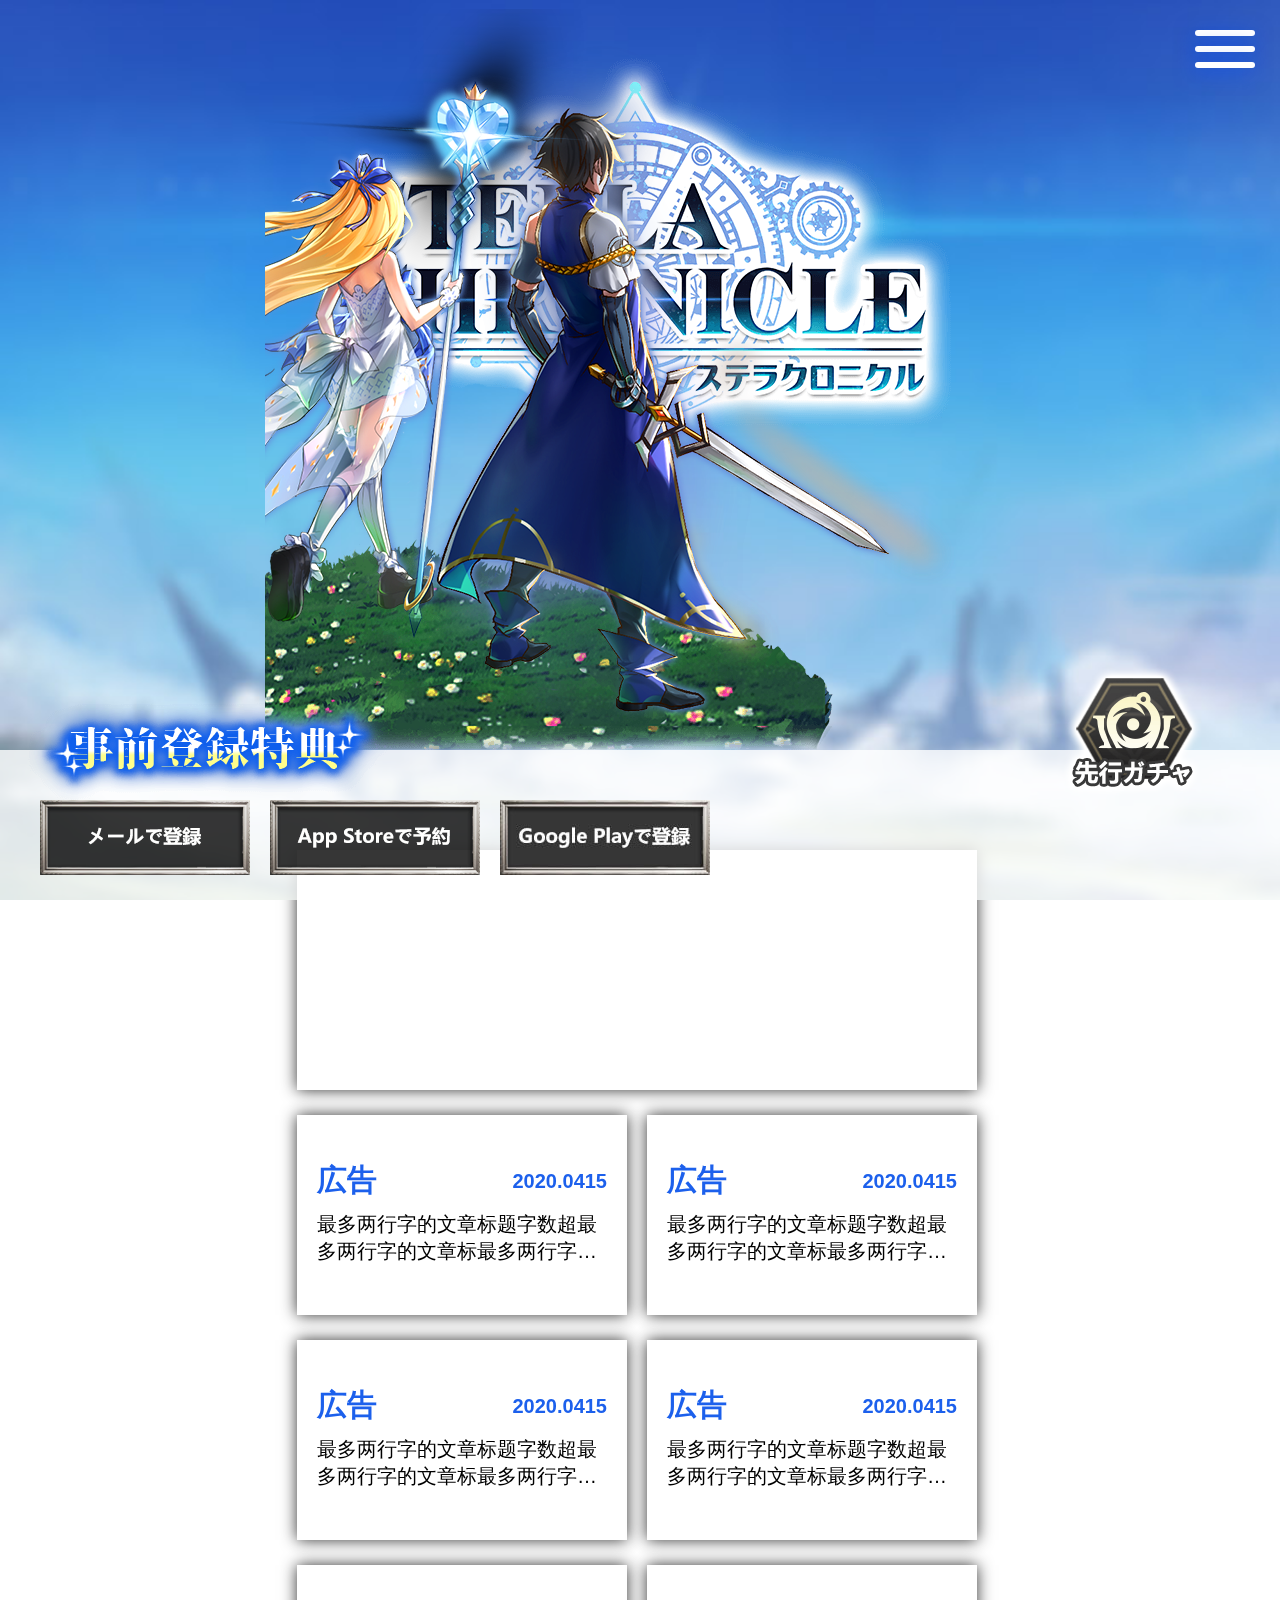
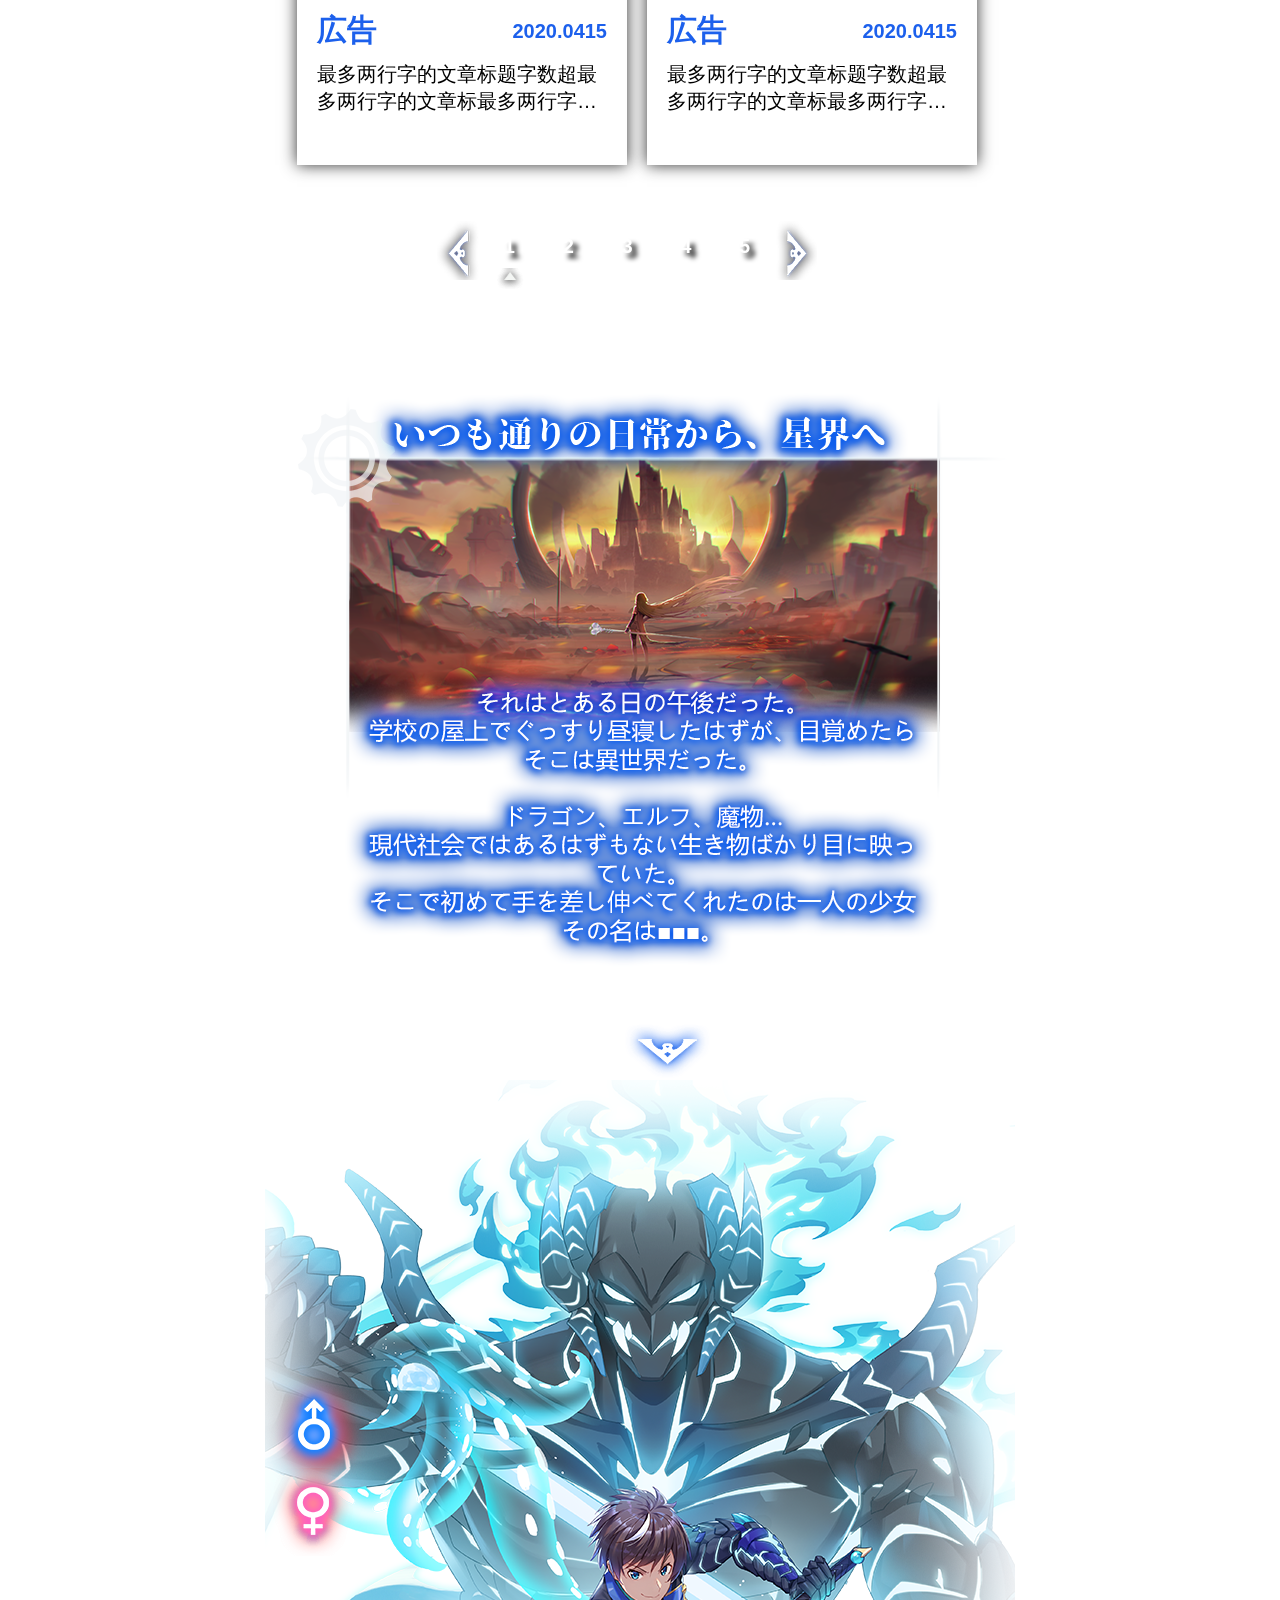
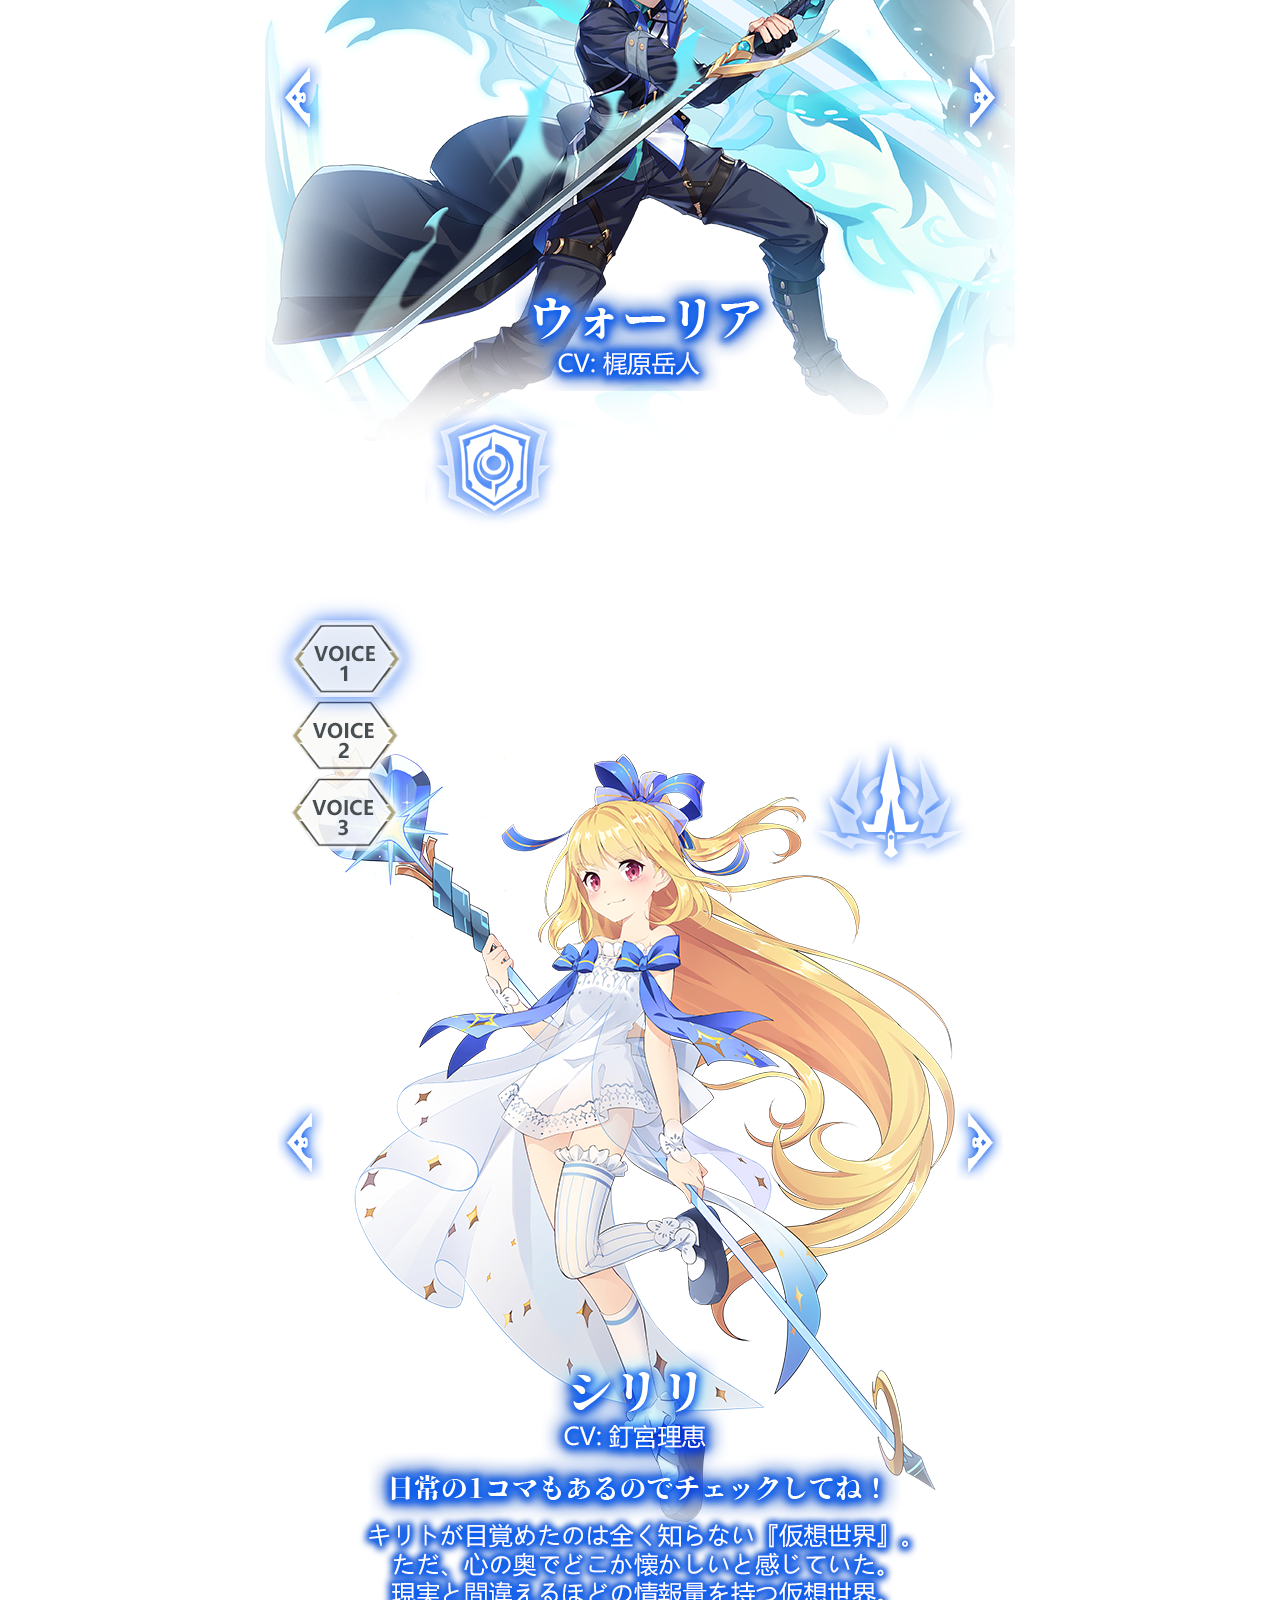
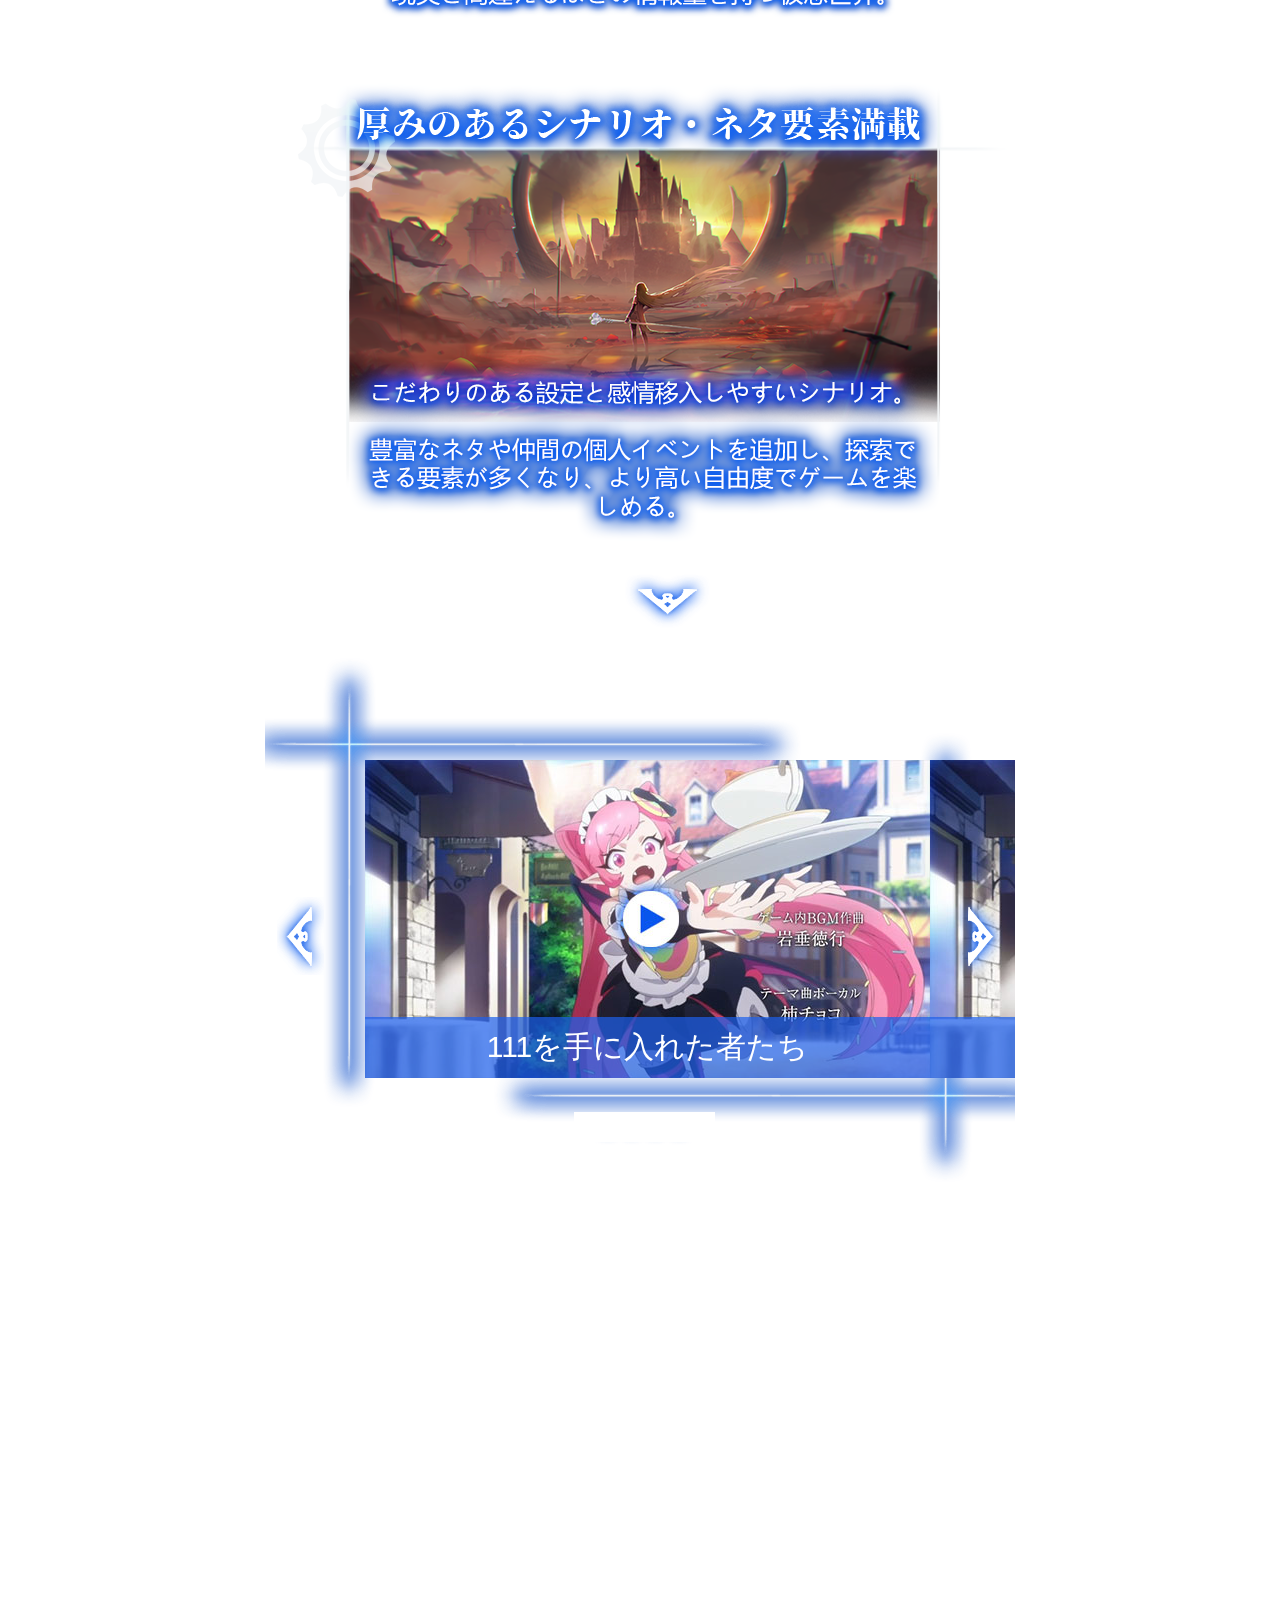
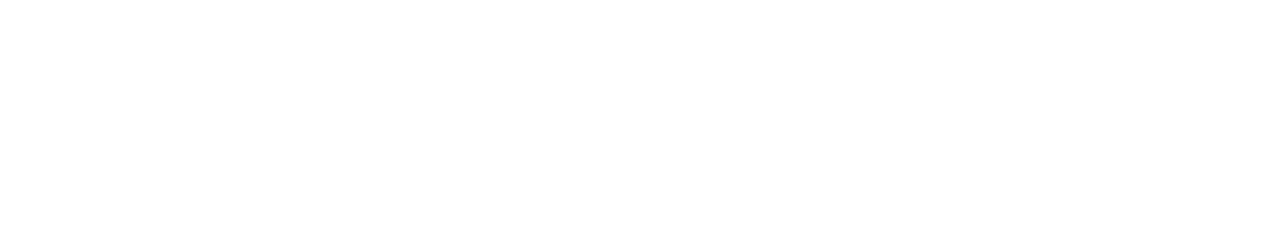
==== commit f02020ef: "1" ====
--- a/index.html
+++ b/index.html
@@ -466,7 +466,7 @@
             <a href="#" class="ios">App Storeで予約</a>
             <a href="#" class="android">Google Playで登録</a>
           </div>
-          <div class="bottom_img"><img src="images/bottom_tu.png"></div>
+          <div class="bottom_img"><a href="card.html"><img src="images/bottom_tu.png"></a></div>
           <div class="login_before"><img src="images/login_btn.png" id="login_before"></div>
           <div class="footer_main">
             <div class="footer_left">
@@ -509,13 +509,24 @@
                 <div class="link07"><a ><img src="images/phone_nav_07.png"></a></div>
             </div>
             <div class="nav_icon">
-                <a href="#"><img src="images/phone_twitter.png"></a>
-                <a href="#"><img src="images/phone_ytb.png"></a>
-                <a href="#"><img src="images/phone_line.png"></a>
+                <a href="https://twitter.com/StellaChronicle" target="_blank"><img src="images/phone_twitter.png"></a>
+                <a href="https://www.youtube.com/channel/UCPkb0XWXLh6viNDwRGTgz9A" target="_blank"><img src="images/phone_ytb.png"></a>
+                <a href="#" target="_blank"><img src="images/phone_line.png"></a>
             </div>
             <div class="closed"><img src="images/close.png"></div>
         </div>
 	</div>
+     <!-- 点击お問い合わせ弹出对应盒子 -->
+    <div class="kefu_box">
+        <div class="title bb valign-between">
+            <p></p>
+            <div class="closed"><img src="images/close.png" alt=""></div>
+        </div>
+        <div class="note">
+            <p>お問い合わせする内容をご記入の上、<br>下記のメールアドレスまでご連絡ください。</p>
+            <p class="pb">サポート：<a href="mailto:illusion@efunjp.com" target="_blank">illusion@efunjp.com</a></p>
+        </div>
+    </div>
     <!-- 点击メールで登録弹出对应盒子 -->
     <div class="login_box">
         <div class="title  valign-between">
@@ -555,7 +566,7 @@
 		//palyer中男主角色切换
 	var rolesmanwiper = new Swiper('.roles_man_wrap', {
 	//autoplay:3000,
-		//loop : true,
+		loop : true,
 		effect : 'fade',observer: true,
 		observeParents: true,
 		navigation: {
@@ -592,7 +603,7 @@
 		//palyer中女主角色切换
 	var roleswomanwiper = new Swiper('.roles_woman_wrap', {
 	//autoplay:3000,
-		//loop : true,
+		loop : true,
 		effect : 'fade',
 		observer: true,
 		observeParents: true,
@@ -654,7 +665,7 @@
 	var charaswiper = new Swiper('.chara_main', {
 		slidesPerView: 1,
 		spaceBetween: 30,
-		//loop: true,
+		loop: true,
 		navigation: {
 		nextEl: '.swiper-button-next',
 		prevEl: '.swiper-button-prev',
--- a/css/pre_main.css
+++ b/css/pre_main.css
@@ -183,8 +183,8 @@
 .tip_box.active{opacity: 1;pointer-events: auto;}
 .tip_box_content {width:5rem;margin:0 auto; padding-top:0.6rem; font-size: 0.16rem; }
 .tip_box_content .tip_m{  text-align: center;color:#000; font-size:0.16rem;margin-bottom:0.4rem}
-.tip_notice{width:5rem; height:0.6rem;  color:#f00;margin-bottom:0.4rem}
-.tip_box_content .tip_btn {margin-left:0.8rem;}
+.tip_notice{width:5rem; height:0.6rem;  color:#f00;margin-bottom:0.6rem}
+.tip_box_content .tip_btn {margin-left:0.7rem;}
 .tip_box_content .tip_btn a{display:block; width:1.6rem; height:0.6rem; border:0.02rem solid #2568ee; line-height:0.6rem; text-align:center; float:left; margin-left:0.15rem; background:#fff; color:#1c60ec; font-size:0.18rem;}
 .tip_box_content .tip_btn a:hover{display:block; width:1.6rem; height:0.6rem; color:#000; border:0.02rem solid #000;}
 /*点击条件确认弹出的box*/
@@ -192,10 +192,10 @@
 .account_box.active{opacity: 1;pointer-events: auto;}
 .account_box_content {width:5rem;margin:0 auto; padding-top:0.6rem; font-size: 0.16rem; }
 .account_box_content .tip_m{  color:#000; font-size:0.16rem;margin-bottom:0.3rem; height:0.4rem; margin-left:0.2rem; display:flex; justify-content:center;}
-span.account_title{display:block; width:1.5rem; height:0.45rem;  line-height:0.45rem; font-size:0.16rem;}
+span.account_title{display:block; height:0.45rem;  line-height:0.45rem; font-size:0.16rem;}
 span.account_name{display:block; height:0.45rem; width:2.7rem; line-height:0.45rem;border:0.02rem solid #2568ee; padding-left:0.1rem;color:#1c60ec; }
-.tip_notice{width:4rem; height:0.6rem;  color:#f00;margin-bottom:0.4rem}
-.account_box_content .tip_btn a{display:block;border:0.02rem solid #2568ee; text-align:center; float:left; margin-left:0.15rem; background:#fff; color:#1c60ec; font-size:0.18rem; padding:0.15rem;margin-bottom:0.2rem;}
+.account_box_content .tip_btn a{display:block;border:0.02rem solid #2568ee; text-align:center; margin-left:0.15rem; background:#fff; color:#1c60ec; font-size:0.18rem; padding:0.15rem;margin-bottom:0.2rem;}
+.account_box_content .tip_btn {display:flex; justify-content:center;}
 .account_box_content .tip_btn a:hover{display:block; color:#000; border:0.02rem solid #000;}
 .account_box_content .tip_btn1 a{display:block; width:1.6rem; height:0.6rem; border:0.02rem solid #2568ee; line-height:0.6rem; text-align:center; float:left; margin-left:1.85rem; background:#fff; color:#1c60ec; font-size:0.18rem;}
 .account_box_content .tip_btn1 a:hover{display:block; width:1.6rem; height:0.6rem; color:#000; border:0.02rem solid #000;}
@@ -304,7 +304,7 @@
 .menu_button:hover .bar:nth-of-type(1) { -webkit-transform: translateY(1.5px) rotate(-4.5deg);-ms-transform: translateY(1.5px) rotate(-4.5deg); transform: translateY(1.5px) rotate(-4.5deg);}
 .menu_button:hover .bar:nth-of-type(2) {opacity: .9;}
 .menu_button:hover .bar:nth-of-type(3) {-webkit-transform: translateY(-1.5px) rotate(4.5deg);-ms-transform: translateY(-1.5px) rotate(4.5deg);transform: translateY(-1.5px) rotate(4.5deg);}
-.nav_box{z-index:11;width: 100%; height:100%; display:flex;flex-flow:column nowrap; justify-content:center; align-items:center;position: fixed;background:rgba(255,255,255,0.8);color:#fff;top:0;left:0;opacity: 0;pointer-events: none;text-align: center;}
+.nav_box{z-index:33333;width: 100%; height:100%; display:flex;flex-flow:column nowrap; justify-content:center; align-items:center;position: fixed;background:rgba(255,255,255,0.8);color:#fff;top:0;left:0;opacity: 0;pointer-events: none;text-align: center;}
 .nav_box.active{opacity: 1;pointer-events: auto;}
 .nav_box div a{color: #fff;}
 .nav_box .closed img{width:0.49rem; height: 0.49rem;}
@@ -351,7 +351,7 @@
 .fixed_bottom_footer{position: fixed;bottom:0;height:3.8rem;left:0;width:100%;z-index:10; background:rgba(255,255,255,0.8);}
 .fixed_bottom_footer .download{position: absolute;top:0.45rem; display: flex; justify-content:space-between; left:0.4rem; }
 .fixed_bottom_footer .login_before{position:absolute; top:-0.5rem;left:0.2rem;}
-.fixed_bottom_footer .bottom_img{position:absolute; top:-1rem;right:1.1rem;}
+.fixed_bottom_footer .bottom_img{position:absolute; top:-1rem;right:8%;}
 .fixed_bottom .download a,.fixed_bottom_footer .download a{transition: background 0.3s;font-size:0;width: 2.1rem;height: 0.75rem; display: inline-block;background:no-repeat center center;background-size: contain;}
 .fixed_bottom .download .login_icon,.fixed_bottom_footer .download .login_icon{background-image:url(../images/login_icon.png); margin-right:0.2rem;}
 .fixed_bottom .download .login_icon:hover,.fixed_bottom_footer .download .login_icon:hover{background-image:url(../images/login_icon_h.png);}
@@ -364,10 +364,10 @@
 .fixed_bottom .bottom_img img,.fixed_bottom_footer .bottom_img img{width:1.51rem; height:1.4rem;}
 
 /* 最底部页脚*/
-.footer_main{margin-top:1.25rem; height:2.04rem;}
-.footer_left{margin-top:0.02rem; position:absolute; bottom:0.5rem; left:0rem;}
+.footer_main{display:flex;justify-content:space-around; align-items:center; margin:1rem auto 0.3rem;}
+.footer_left{margin-top:0.02rem; /*position:absolute; bottom:0.5rem; left:0rem;*/}
 .footer_left img{width:3.01rem; height:2.04rem;}
-.footer_right{position:absolute; bottom:0.8rem; right:0rem;}
+/*.footer_right{position:absolute; bottom:0.8rem; right:0rem;}*/
 .text_link{line-height: 0.40rem; font-size:0.15rem; display:flex; justify-content:center; align-items:center; width:100%; height:0.4rem;position:absolute; bottom:0.2rem; left:0rem;}
 .text_link p{color:#333334; font-weight:bold; margin-right:0.1rem;}
 .text_link p a{color:#333334;}
@@ -376,19 +376,19 @@
 
 /* 最底部页脚*/
 .fixed_bottom_card{height:2rem;bottom:0rem;width:100%;z-index:10;background:rgba(255,255,255,0.7);box-sizing: border-box;}
-.footer_main1{width:7.5rem; margin:0 auto;}
-.footer_left1{float:left;width:1.19rem;margin-top:0.02rem;width:25%; padding-left:2%;}
+.footer_main1{ margin:0 auto;display:flex;justify-content:center; align-items:center; width:100%; }
+.footer_left1{/*float:left;width:1.19rem;margin-top:0.02rem;width:25%; padding-left:2%;*/}
 .footer_left1 img{width:1.5rem; height:1.5rem;}
-.footer_right1{float:left;width:70%;}
-.footer_right1 .text2{line-height: 0.40rem; font-size:0.13rem; display:flex; justify-content:space-between; align-items:center;}
+.footer_right1{/*float:left;width:70%;*/}
+.footer_right1 .text2{line-height: 0.40rem; width:100%; font-size:0.13rem; display:flex; justify-content:space-between; align-items:center;}
 .footer_right1 .text2 p{color:#333334;}
 .footer_right1 .text2 p a{color:#333334;}
 .footer_right1 .card_text p{font-size:0.14rem; color:#333334;}
 .footer_right1 .card_text span.blue{color:rgba(75,125,228); font-weight:bold; margin-right:0.25rem;}
 .pre_center{height:6rem;position: absolute;top:50%;left:50%;transform:translate(-50%,-50%);}
 
-.fixed_bottom_share{position: fixed;bottom:0;height:2rem;left:0;width:100%;z-index:10;background:rgba(255,255,255,0.7); border:1px solid #f00;}
-
-
-
-
+.fixed_bottom_share{position: fixed;bottom:0;height:2rem;left:0;width:100%;z-index:10;background:rgba(255,255,255,0.7);}
+
+
+
+
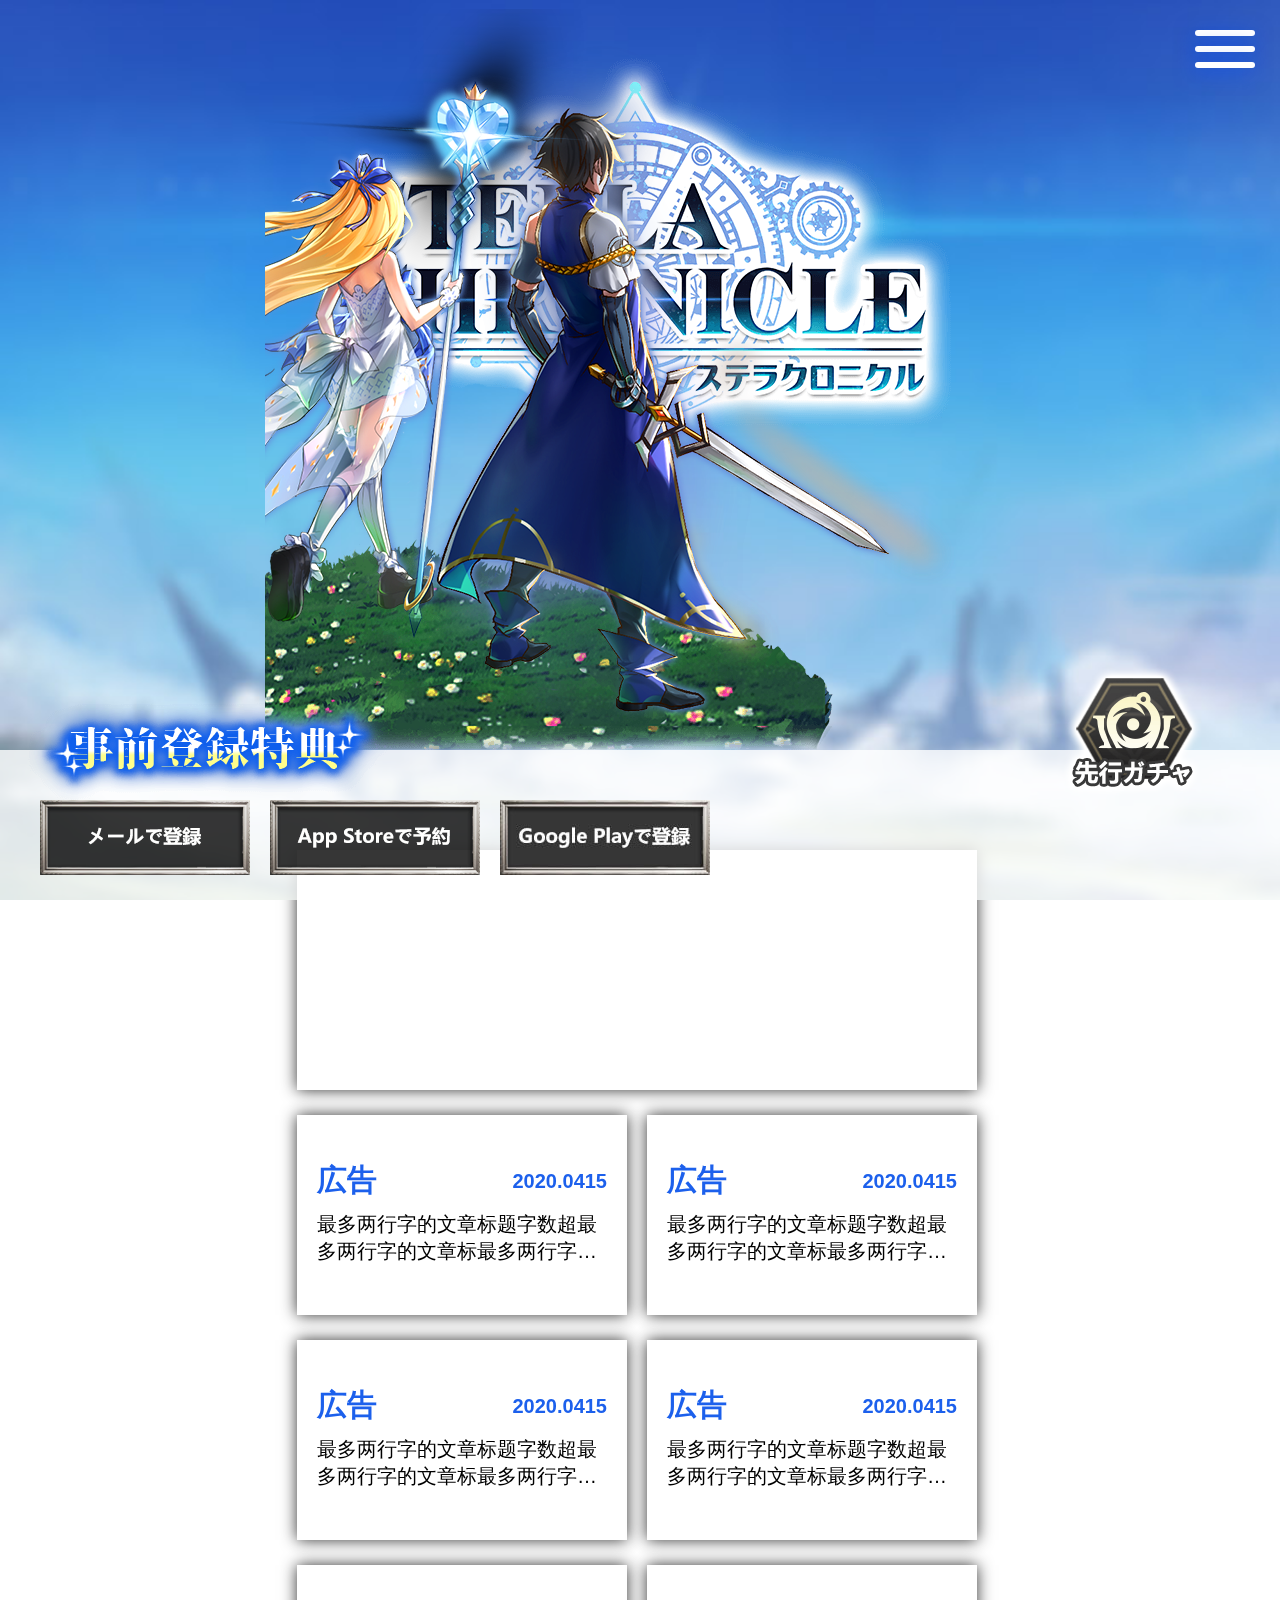
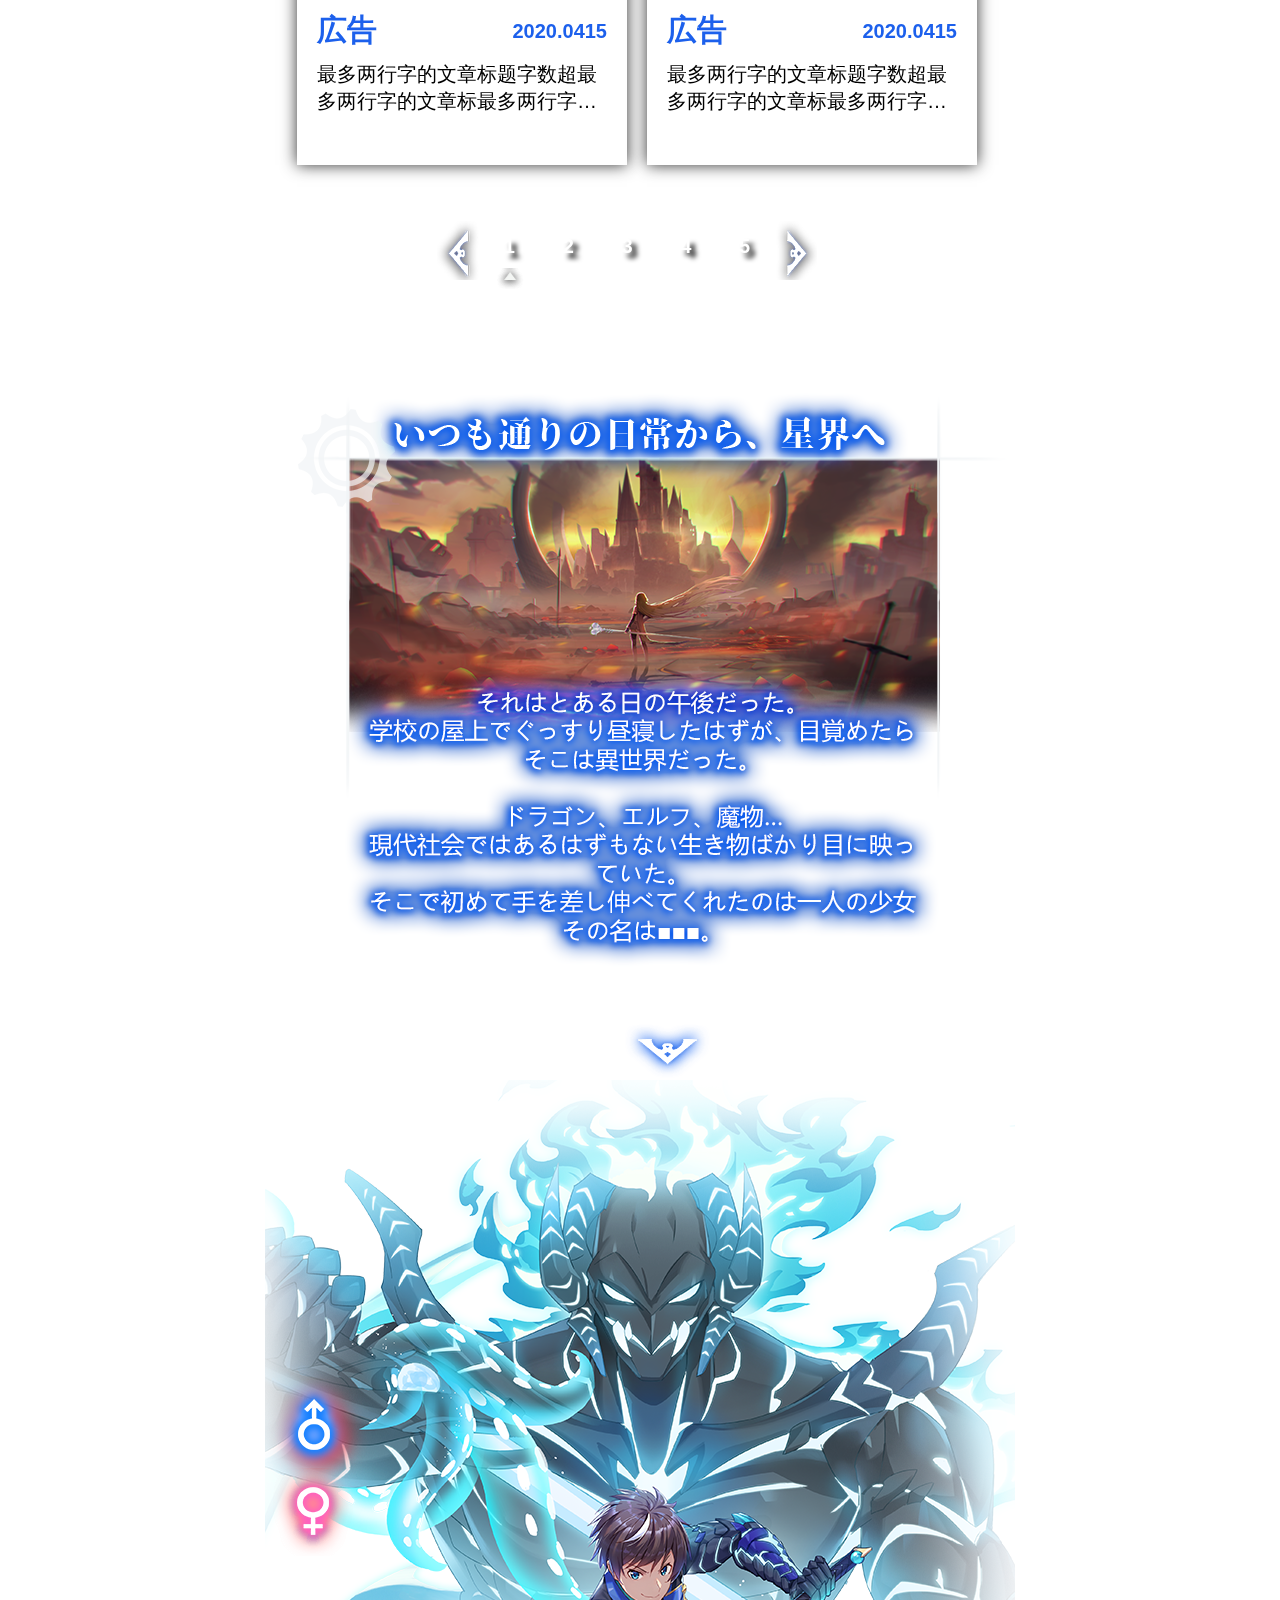
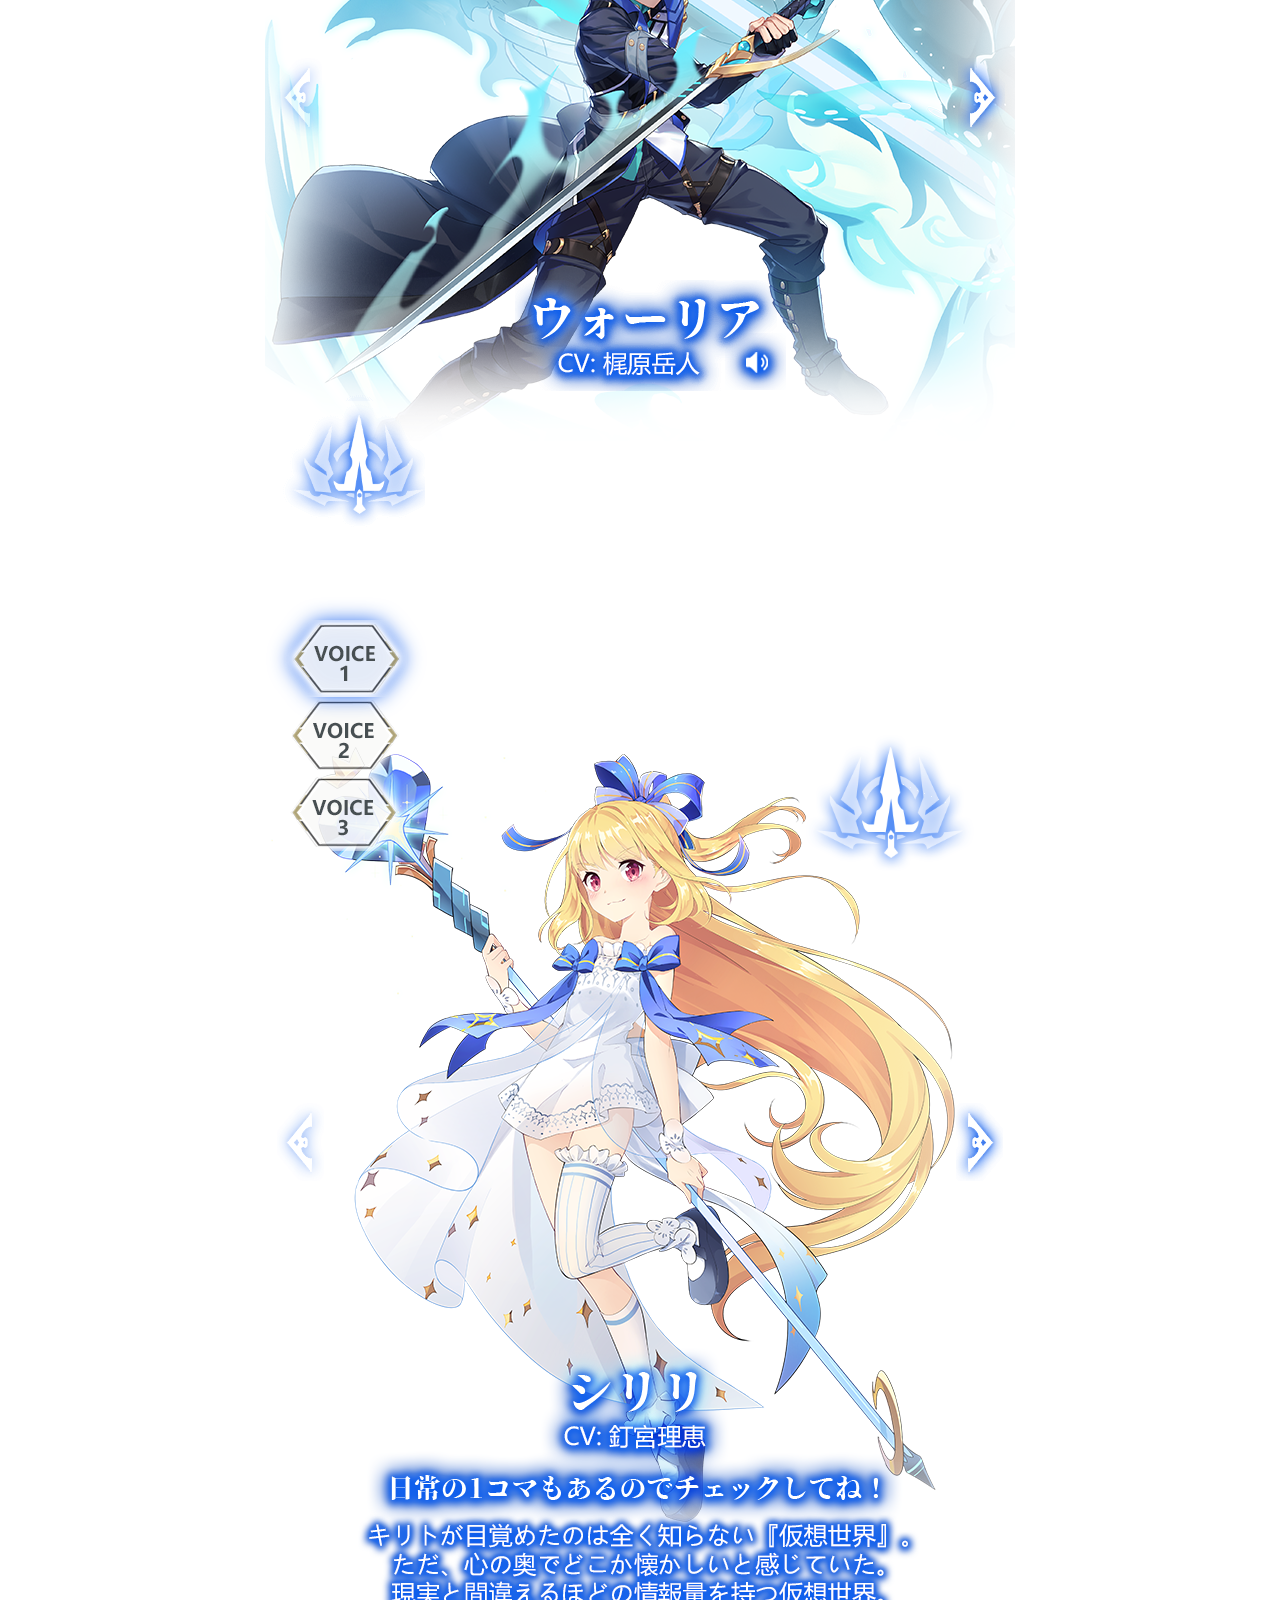
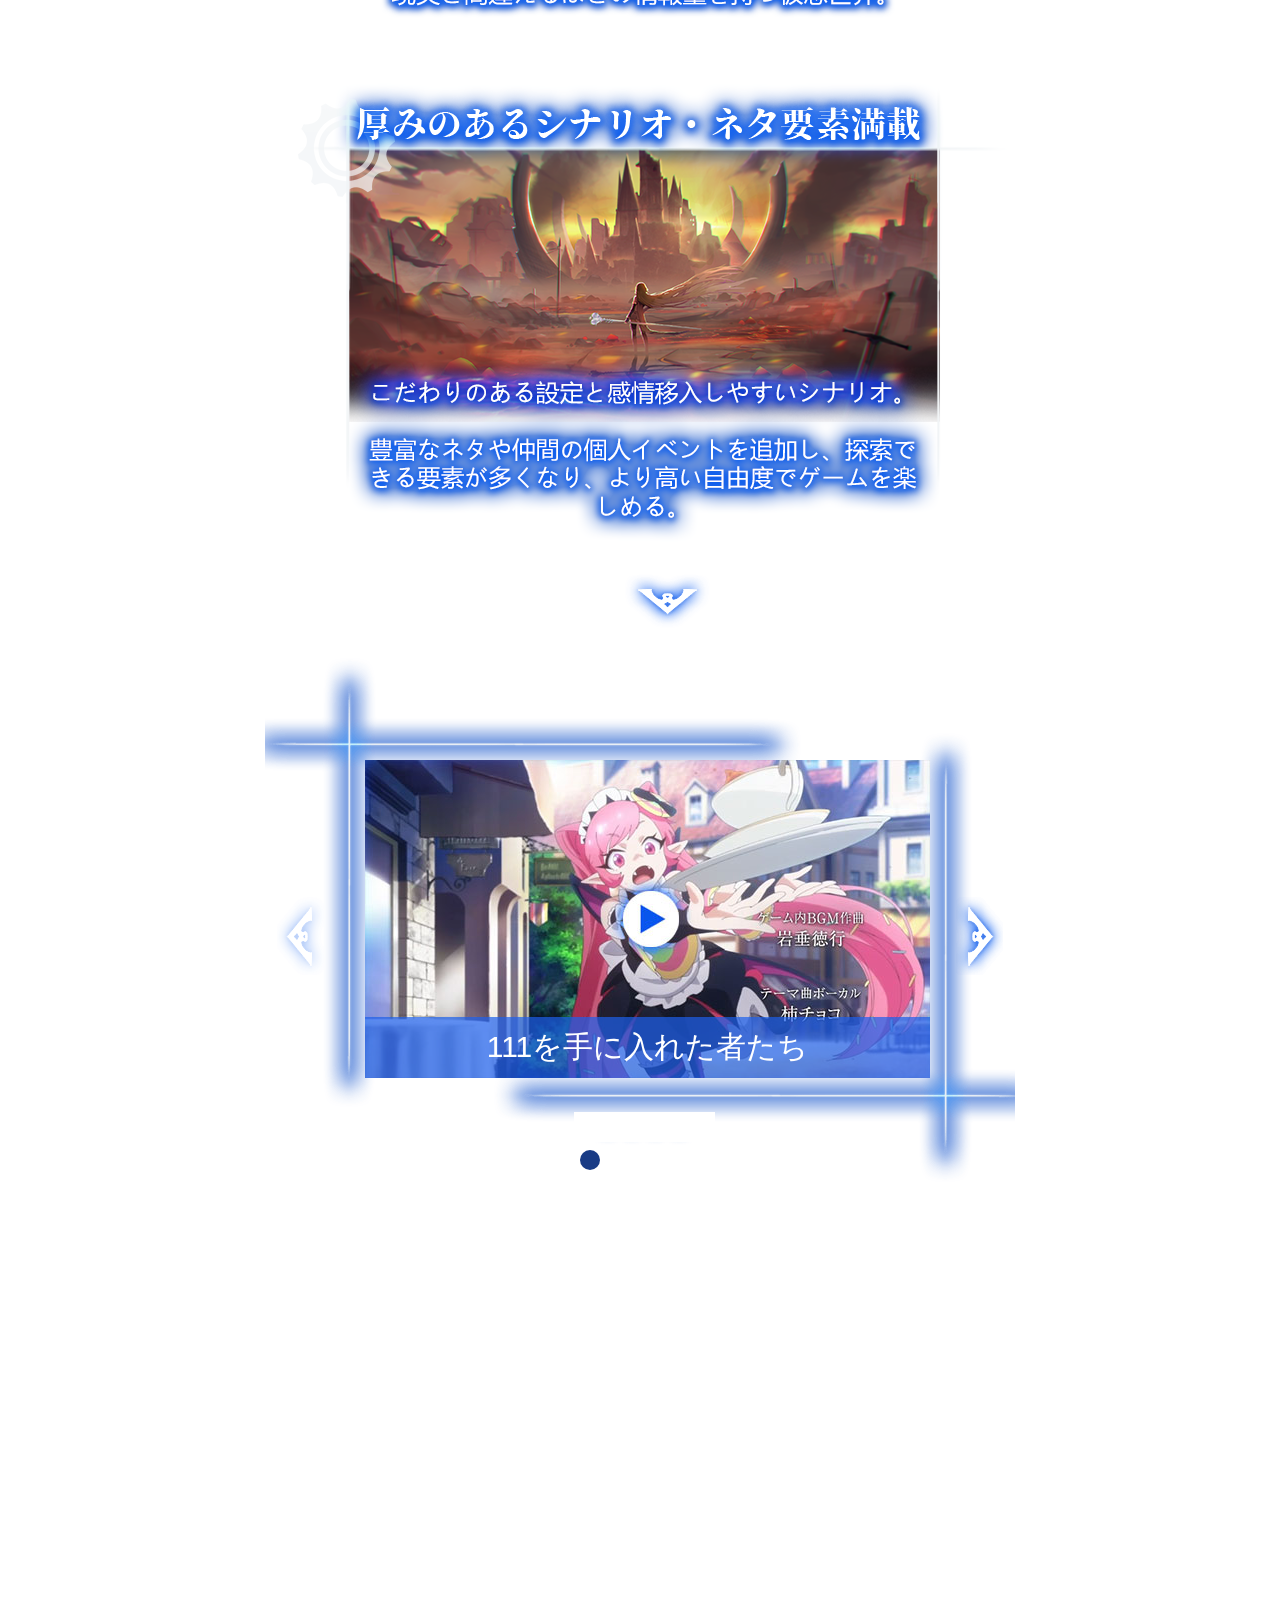
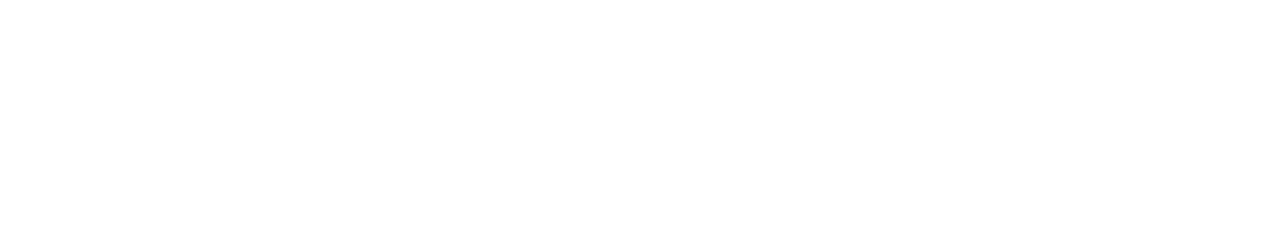
==== commit 0bd2ed36: "1" ====
--- a/index.html
+++ b/index.html
@@ -5,7 +5,7 @@
 	<meta content="width=device-width, initial-scale=1.0, maximum-scale=1.0, user-scalable=0" name="viewport">
      <link href="css/swiper.min.css" rel="stylesheet">
      <link href="css/pre_main.css" rel="stylesheet" type="text/css">
-     <title>11111888888</title>
+     <title>index</title>
 	<meta name="keywords" content="" />
 	<meta name="description" content="" />
     <link href="images/icon.png" rel="shortcut icon"/>
@@ -566,7 +566,7 @@
 		//palyer中男主角色切换
 	var rolesmanwiper = new Swiper('.roles_man_wrap', {
 	//autoplay:3000,
-		loop : true,
+		//loop : true,
 		effect : 'fade',observer: true,
 		observeParents: true,
 		navigation: {
@@ -603,7 +603,7 @@
 		//palyer中女主角色切换
 	var roleswomanwiper = new Swiper('.roles_woman_wrap', {
 	//autoplay:3000,
-		loop : true,
+		//loop : true,
 		effect : 'fade',
 		observer: true,
 		observeParents: true,
@@ -665,7 +665,7 @@
 	var charaswiper = new Swiper('.chara_main', {
 		slidesPerView: 1,
 		spaceBetween: 30,
-		loop: true,
+		//loop: true,
 		navigation: {
 		nextEl: '.swiper-button-next',
 		prevEl: '.swiper-button-prev',
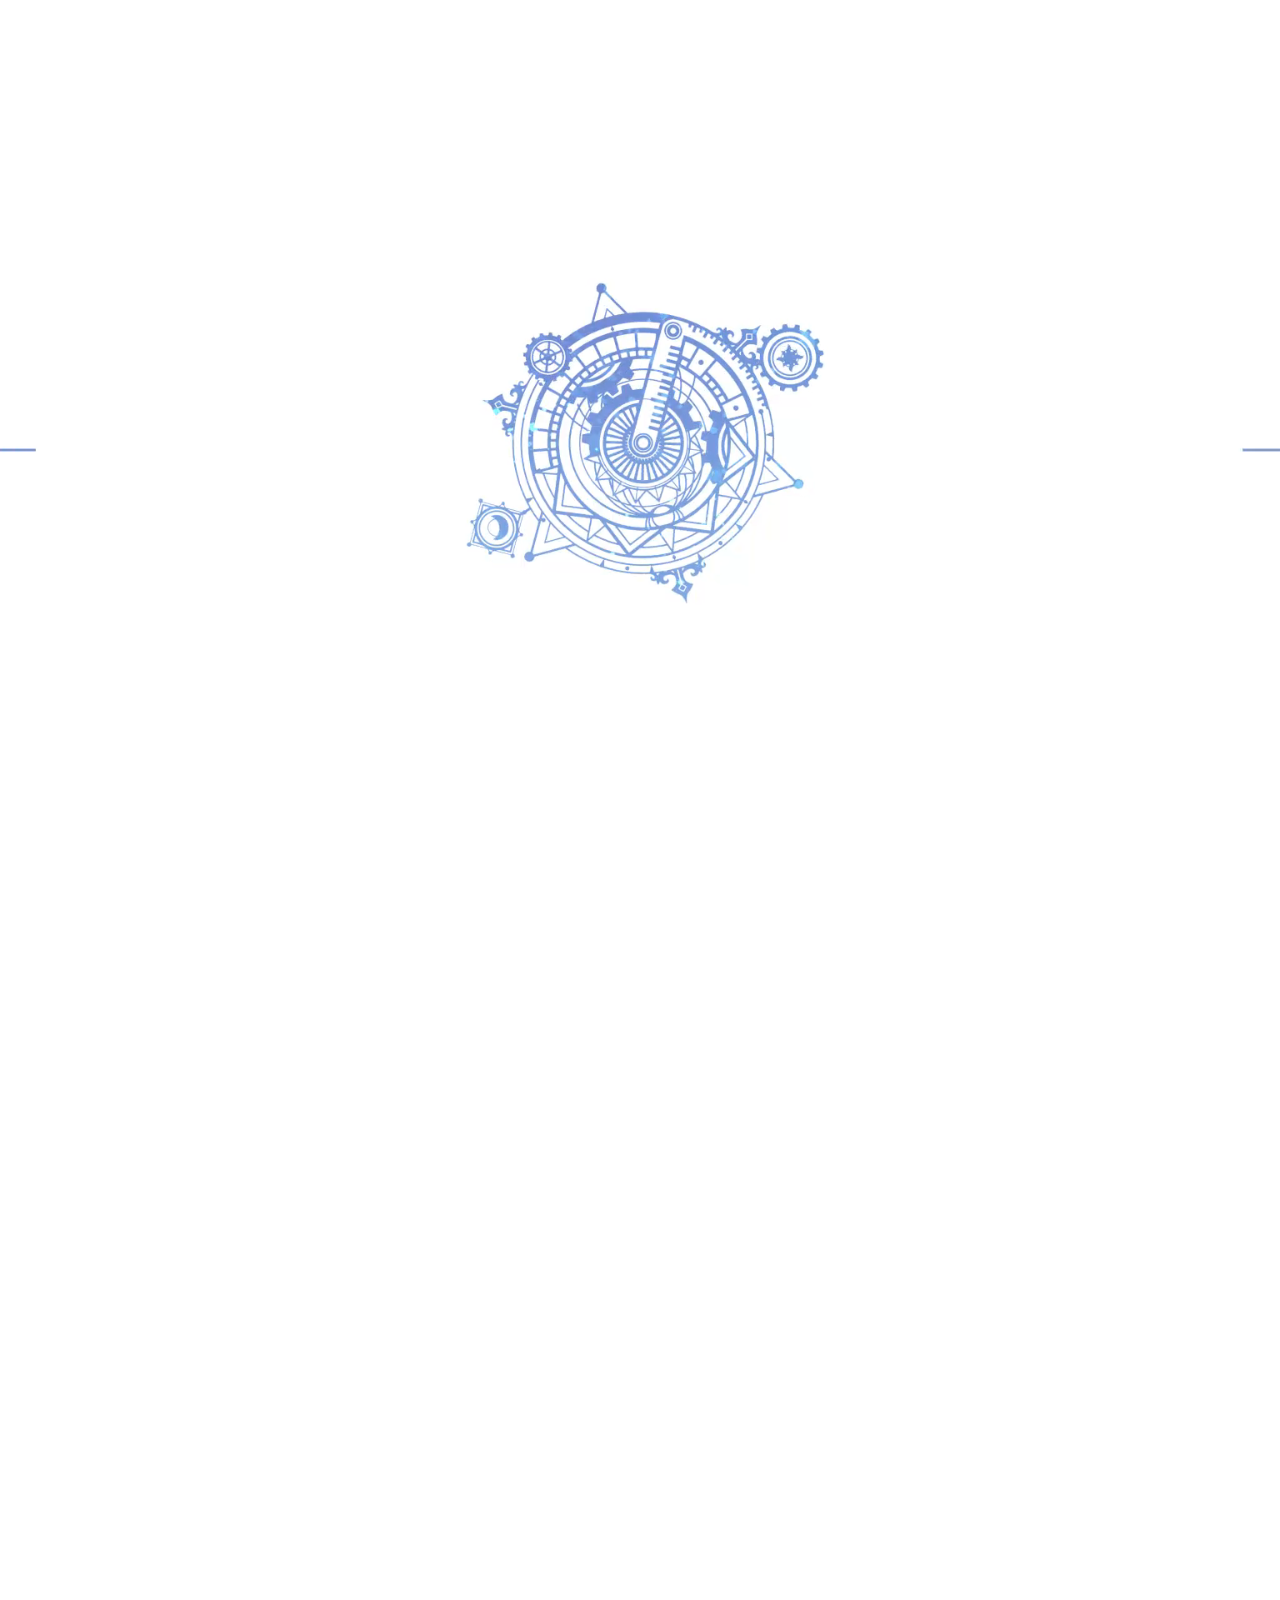
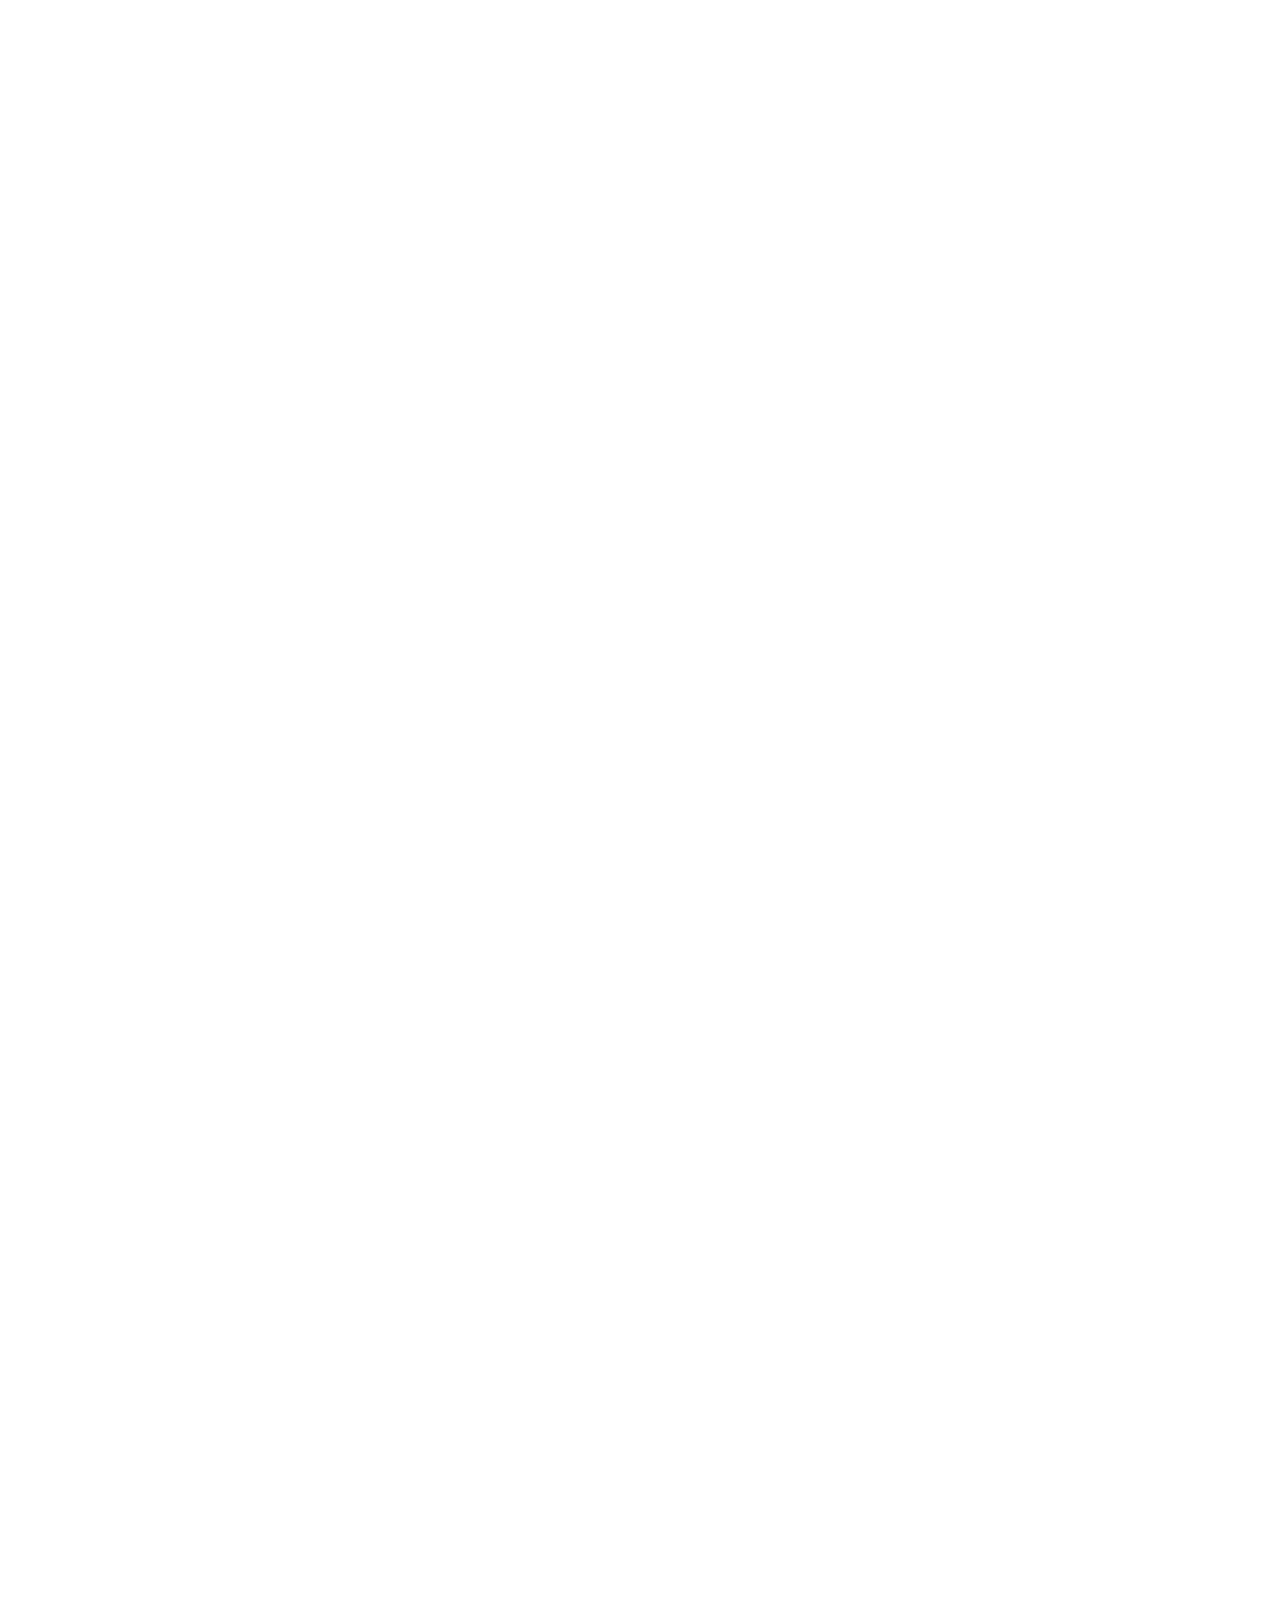
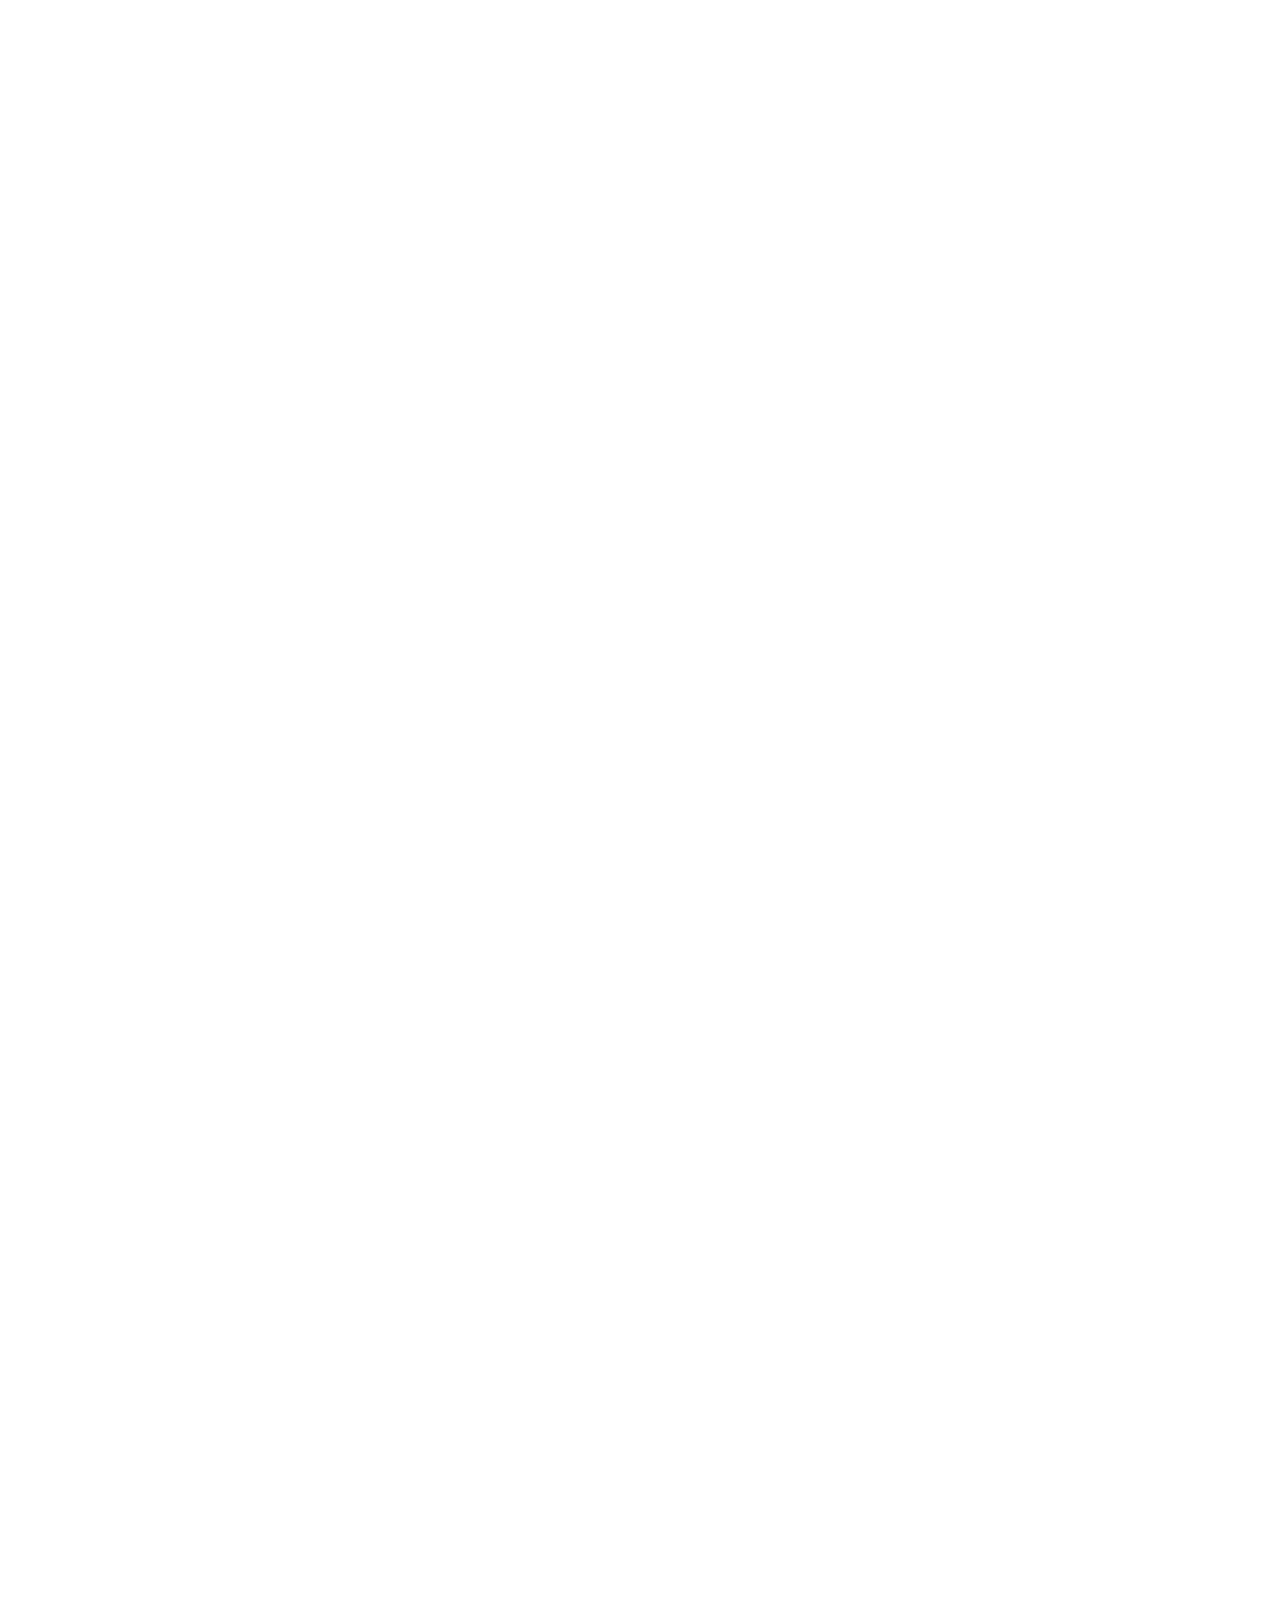
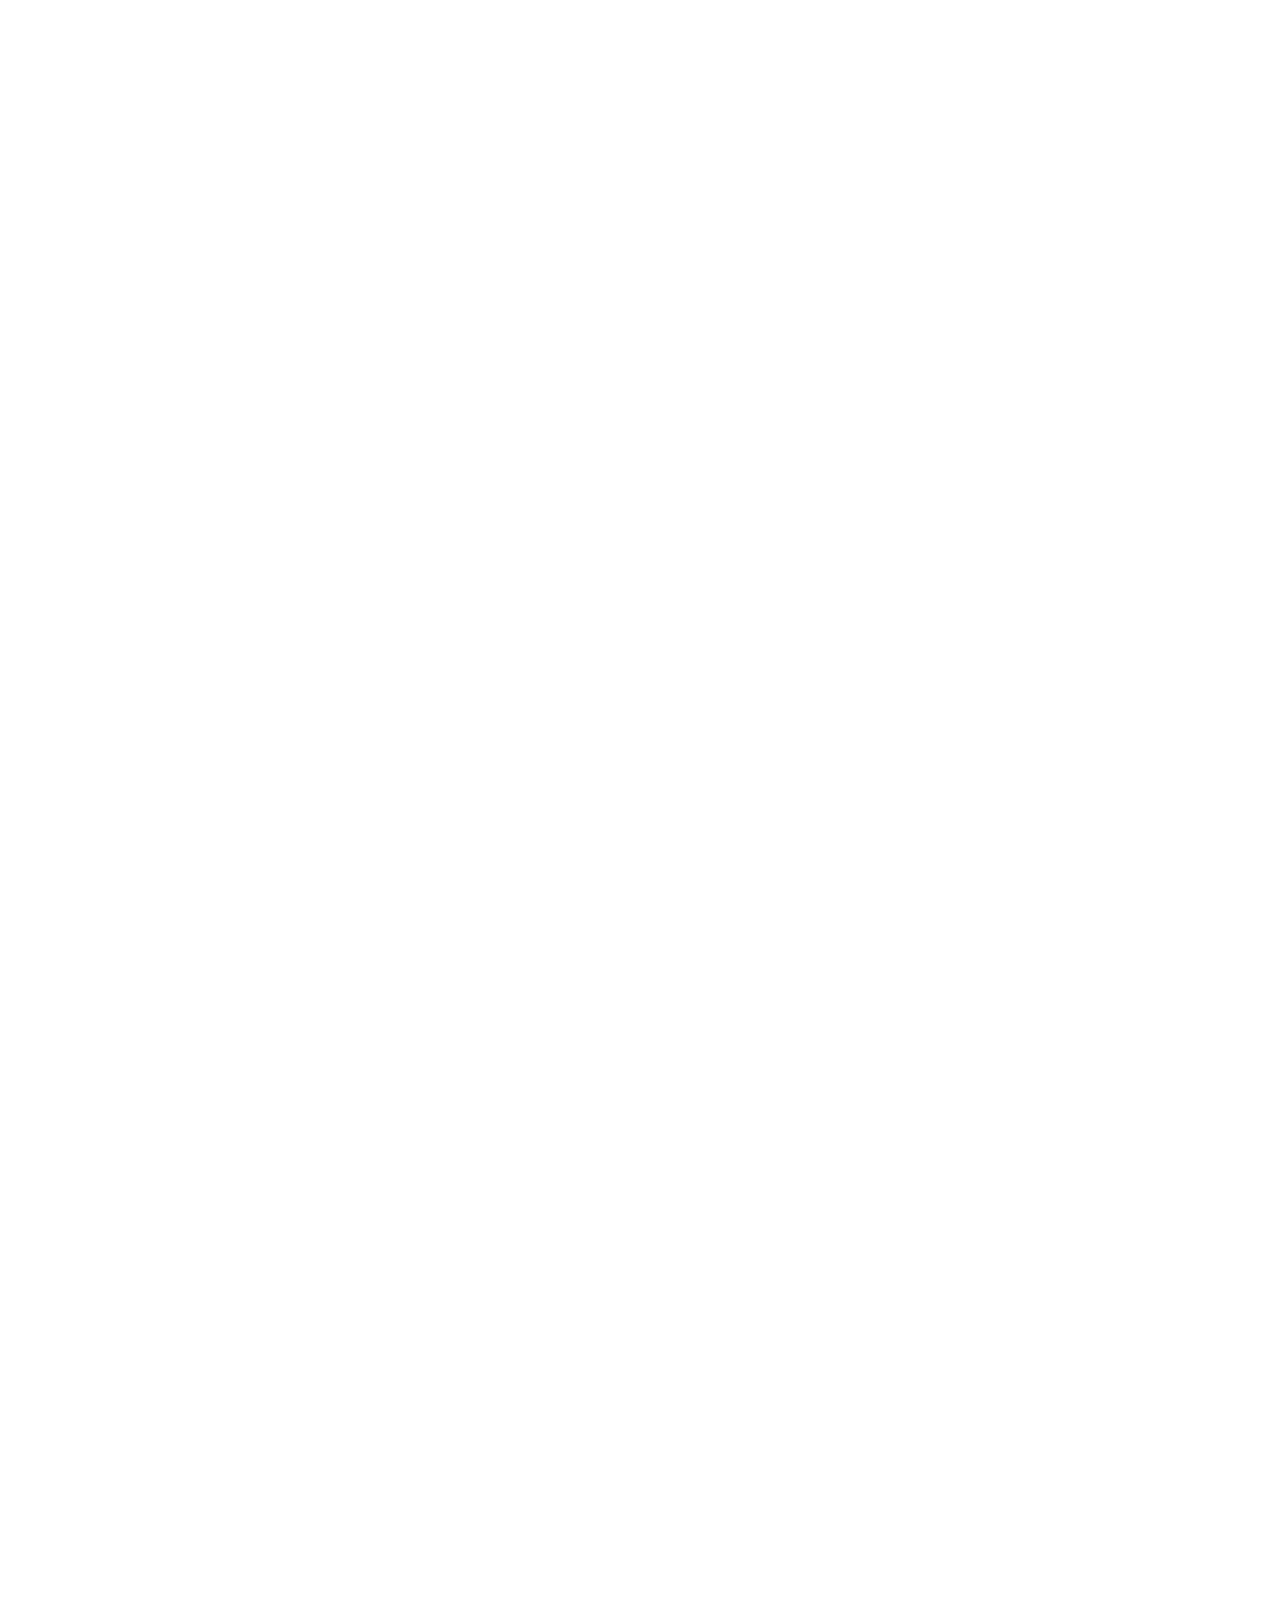
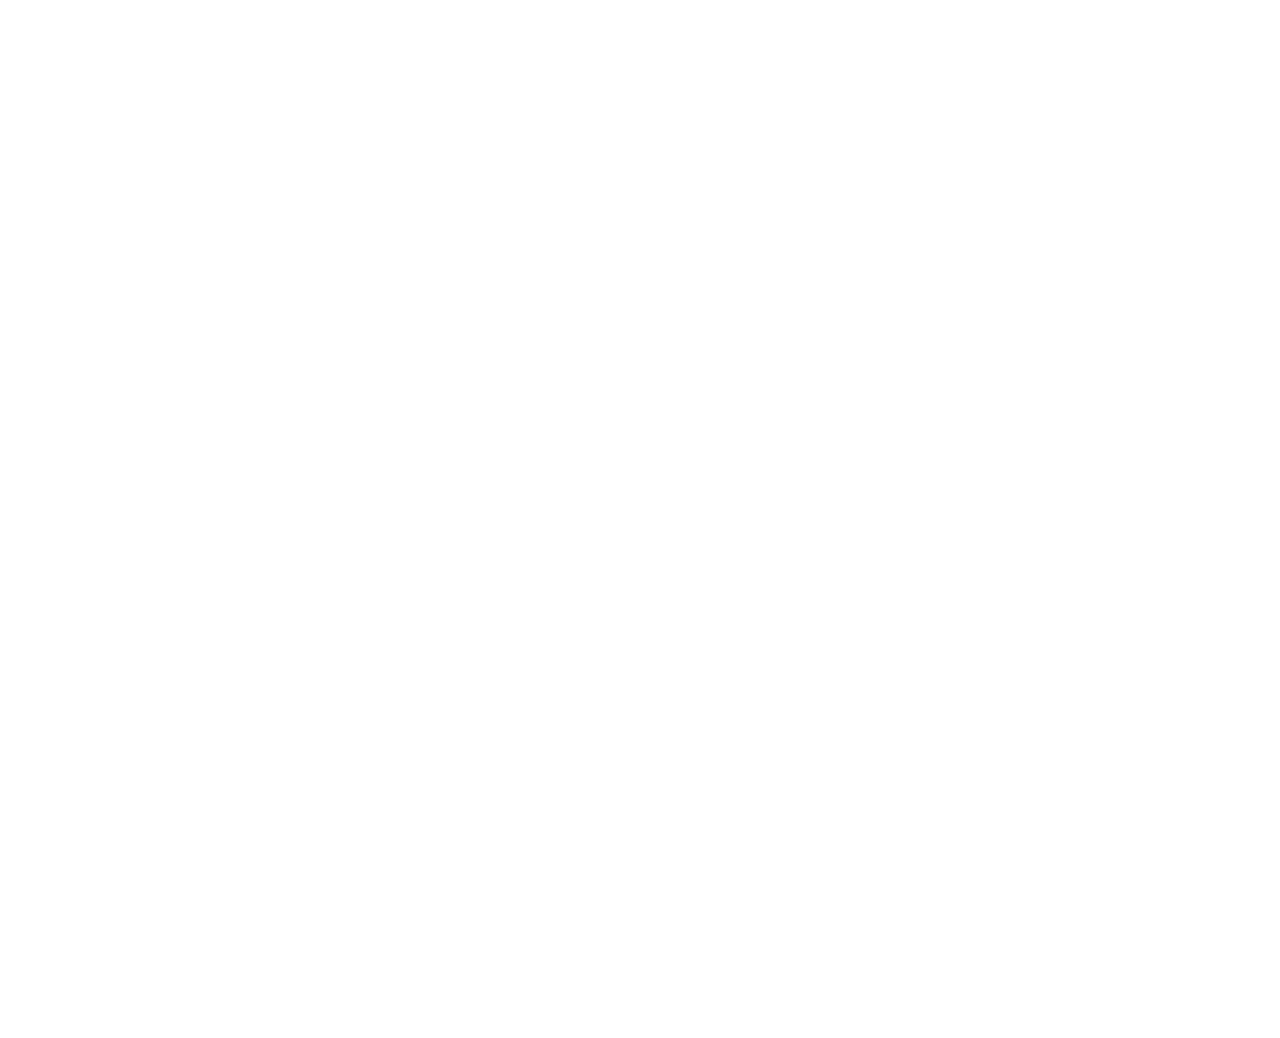
==== commit be3ebee4: "1" ====
--- a/index.html
+++ b/index.html
@@ -1,441 +1,469 @@
 <!DOCTYPE html>
-<html>
+<html lang="en">
 <head>
-	<meta charset="utf-8">
-	<meta content="width=device-width, initial-scale=1.0, maximum-scale=1.0, user-scalable=0" name="viewport">
-     <link href="css/swiper.min.css" rel="stylesheet">
-     <link href="css/pre_main.css" rel="stylesheet" type="text/css">
-     <title>index</title>
-	<meta name="keywords" content="" />
-	<meta name="description" content="" />
-    <link href="images/icon.png" rel="shortcut icon"/>
+  <meta charset="utf-8">
+  <meta content="width=device-width, initial-scale=1.0, maximum-scale=1.0, user-scalable=0" name="viewport">
+  <link href="css/swiper.min.css" rel="stylesheet">
+  <link href="css/pre_main.css" rel="stylesheet" type="text/css">
+  <title>phone_index</title>
+  <meta name="keywords" content="" />
+  <meta name="description" content="" />
+  <link href="images/icon.png" rel="shortcut icon" />
+  <style type="text/css">
+ 
+.demo{width:7.5rem;margin:0 auto;margin-bottom:1rem;height:11rem;}
+#scrollbox{overflow:hidden;width:7.5rem;height:11rem;}
+#scrollpic img,#scrollpic-copy img{width:100%; height: 100%;object-fit: cover;}
+
+
+    </style>
 </head>
+
 <body>
-    <!--首页主题内容-->
-    <div class="wraper">
-       <!--第一屏幕-->  
-      <div class="page_01 page" id="page01">
-        <div class="page01_logo"><img src="images/page01_logo.png"></div>
-        <div class="page01_role"><img src="images/page01_role.png"></div>
-        <div class="page01_grass"><img src="images/people_grass.png"></div>
-      </div>
-      <!--第二屏幕-->  
-      <div class="page_02 page" id="page02">
-        <div class="screen_note">
-          <div class="banner_top"><img src="images/banner.jpg"></div>
-          <div class="news_list1">
-         	  <div class="slide2_item">
+  <div id="loading">
+    <video id='video' muted preload="auto" src="music/media.mp4"></video>
+  </div>  
+  <div class="wraper">
+    <!--第一屏幕-->
+    <div class="page_01 page" id="page01">
+      <img src="images/bg1.png">
+    </div>
+    <!--第二屏幕-->
+    <div class="page_02 page" id="page02">
+      <div class="screen_note">
+        <div class="banner_top"><img src="images/banner.jpg"></div>
+        <div class="news_list1">
+          <div class="slide2_item">
             <div class="item t1">
-              <a href="list.html">
+              <a href="news.html">
                 <div class="note">
-                  <span class="title">広告</span><span class="data">2020.0415</span> 
-                 
-                </div>
-				<div class="content">
+                  <span class="title">広告</span><span class="data">2020.0415</span>
+
+                </div>
+                <div class="content">
                   <p>最多两行字的文章标题字数超最多两行字的文章标最多两行字的文章标题字数超最多两行字的文章标题字数超过题字数超过</p>
                 </div>
-			
+
               </a>
             </div>
             <div class="item t2">
-              <a href="list.html">
+              <a href="news.html">
                 <div class="note">
-                  <span class="title">広告</span><span class="data">2020.0415</span> 
-                </div>
-				        <div class="content">
+                  <span class="title">広告</span><span class="data">2020.0415</span>
+                </div>
+                <div class="content">
                   <p>最多两行字的文章标题字数超最多两行字的文章标最多两行字的文章标题字数超最多两行字的文章标题字数超过题字数超过</p>
                 </div>
-			
+
               </a>
             </div>
             <div class="item t1">
-              <a href="list.html">
+              <a href="news.html">
                 <div class="note">
-                  <span class="title">広告</span><span class="data">2020.0415</span> 
-                </div>
-				        <div class="content">
+                  <span class="title">広告</span><span class="data">2020.0415</span>
+                </div>
+                <div class="content">
                   <p>最多两行字的文章标题字数超最多两行字的文章标最多两行字的文章标题字数超最多两行字的文章标题字数超过题字数超过</p>
                 </div>
-			
+
               </a>
             </div>
             <div class="item t2">
-              <a href="list.html">
+              <a href="news.html">
                 <div class="note">
-                  <span class="title">広告</span><span class="data">2020.0415</span> 
-                </div>
-			        	<div class="content">
+                  <span class="title">広告</span><span class="data">2020.0415</span>
+                </div>
+                <div class="content">
                   <p>最多两行字的文章标题字数超最多两行字的文章标最多两行字的文章标题字数超最多两行字的文章标题字数超过题字数超过</p>
                 </div>
-			
+
               </a>
             </div>
             <div class="item t1">
-              <a href="list.html">
+              <a href="news.html">
                 <div class="note">
-                  <span class="title">広告</span><span class="data">2020.0415</span> 
-                </div>
-				        <div class="content">
+                  <span class="title">広告</span><span class="data">2020.0415</span>
+                </div>
+                <div class="content">
                   <p>最多两行字的文章标题字数超最多两行字的文章标最多两行字的文章标题字数超最多两行字的文章标题字数超过题字数超过</p>
                 </div>
-			
+
               </a>
             </div>
             <div class="item t2">
-              <a href="list.html">
+              <a href="news.html">
                 <div class="note">
-                  <span class="title">広告</span><span class="data">2020.0415</span> 
-                </div>
-			        	<div class="content">
+                  <span class="title">広告</span><span class="data">2020.0415</span>
+                </div>
+                <div class="content">
                   <p>最多两行字的文章标题字数超最多两行字的文章标最多两行字的文章标题字数超最多两行字的文章标题字数超过题字数超过</p>
                 </div>
-				
+
               </a>
             </div>
-            </div>
-            <div class="news_pages">
-              <a href="#"><img src="images/text_row_left.png" alt=""></a>
-              <a href="#" class="active num">1</a>
-              <a href="#" class="num">2</a>
-              <a href="#" class="num">3</a>
-              <a href="#" class="num">4</a>
-              <a href="#" class="num">5</a>
-              <a href="#"><img src="images/text_row_right.png" alt=""></a>
-            </div>
           </div>
-        </div>
-      </div> 
-       <!--第三屏幕-->    
-      <div class="page_03 page" id="page03">
-        <div class="swiper-container page3_container">
+          <div class="news_pages">
+            <a href="#"><img src="images/text_row_left.png" alt=""></a>
+            <a href="#" class="active num">1</a>
+            <a href="#" class="num">2</a>
+            <a href="#" class="num">3</a>
+            <a href="#" class="num">4</a>
+            <a href="#" class="num">5</a>
+            <a href="#"><img src="images/text_row_right.png" alt=""></a>
+          </div>
+        </div>
+      </div>
+    </div>
+    <!--第三屏幕-->
+	<div class="page_03 page" id="page03">
+        <div class="demo">
+          <div id="scrollbox">
+            <div id="scrollcon">
+              <div id="scrollpic">
+                <a href="javascript:void(0)"><img src="images/page3_story_01.png" alt="" /></a>
+                <a href="javascript:void(0"><img src="images/page3_story_02.png" alt="" /></a>
+                <a href="javascript:void(0)"><img src="images/page3_story_03.png" alt="" /></a>
+    
+              </div>
+              <div id="scrollpic-copy"></div>
+            </div>
+          </div>
+        </div>
+    </div>
+    <!--第四屏幕-->
+    <div class="page_04 page" id="page04">
+      <div class="mainShow cf">
+        <div class="sex_ico">
+          <img src="images/page04_man_ico.png" class="man_ico active">
+          <img src="images/page04_woman_ico.png" class="woman_ico">
+        </div>
+        <div class="ssr"><img src="images/ssr.png"></div>
+        <div class="game_roles">
+          <div class="swiper-container roles_man_wrap">
+            <div class="swiper-wrapper">
+              <div class="swiper-slide">
+                <div class="role_info">
+                  <img src="images/man_title_01.png" />
+                </div>
+                <div class="role_jineng">
+                  <a href="javascript:void(0);"></a>
+                </div>
+                <img src="images/man_role_img1.png" class="role_img1 role_img" />
+              </div>
+              <div class="swiper-slide">
+                <div class="role_info">
+                  <img src="images/man_title_01.png" />
+                </div>
+                <div class="role_jineng">
+                  <a href="javascript:void(0);"></a>
+                </div>
+                <img src="images/man_role_img2.png" class="role_img1 role_img" />
+              </div>
+              <div class="swiper-slide">
+                <div class="role_info">
+                  <img src="images/man_title_01.png" />
+                </div>
+                <div class="role_jineng">
+                  <a href="javascript:void(0);"></a>
+                </div>
+                <img src="images/man_role_img3.png" class="role_img1 role_img" />
+              </div>
+              <div class="swiper-slide">
+                <div class="role_info">
+                  <img src="images/man_title_01.png" />
+                </div>
+                <div class="role_jineng">
+                  <a href="javascript:void(0);"></a>
+                </div>
+                <img src="images/man_role_img4.png" class="role_img1 role_img" />
+              </div>
+              <div class="swiper-slide">
+                <div class="role_info">
+                  <img src="images/man_title_01.png" />
+                </div>
+                <div class="role_jineng">
+                  <a href="javascript:void(0);"></a>
+                </div>
+                <img src="images/man_role_img5.png" class="role_img1 role_img" />
+              </div>
+
+            </div>
+          </div>
+          <div class="swiper-button-next"></div>
+          <div class="swiper-button-prev"></div>
+          <ul class="swiper_dock_list" id="man">
+            <li>
+              <a href="javascript:void(0)" data-index='0'><img class="icon on"
+                  src="images/role_icon_hover1.png" /></a>
+            </li>
+            <li>
+              <a href="javascript:void(0)" data-index='1'><img class="icon"
+                  src="images/role_icon_hover2.png" /></a>
+            </li>
+            <li>
+              <a href="javascript:void(0)" data-index='2'><img class="icon"
+                  src="images/role_icon_hover3.png" /></a>
+            </li>
+            <li>
+              <a href="javascript:void(0)" data-index='3'><img class="icon"
+                  src="images/role_icon_hover4.png" /></a>
+            </li>
+            <li>
+              <a href="javascript:void(0)" data-index='4'><img class="icon"
+                  src="images/role_icon_hover5.png" /></a>
+            </li>
+
+          </ul>
+        </div>
+        <div class="game_roles_woman" style="display:none;">
+          <div class="swiper-container roles_woman_wrap">
+            <div class="swiper-wrapper">
+              <div class="swiper-slide">
+                <div class="role_info">
+                  <img src="images/man_title_01.png" />
+                </div>
+                <div class="role_jineng">
+                  <a href="javascript:void(0);"></a>
+                </div>
+                <img src="images/woman_role_img1.png" class="role_img1 role_img" />
+              </div>
+              <div class="swiper-slide">
+                <div class="role_info">
+                  <img src="images/man_title_01.png" />
+                </div>
+                <div class="role_jineng">
+                  <a href="javascript:void(0);"></a>
+                </div>
+                <img src="images/woman_role_img2.png" class="role_img1 role_img" />
+              </div>
+              <div class="swiper-slide">
+                <div class="role_info">
+                  <img src="images/man_title_01.png" />
+                </div>
+                <div class="role_jineng">
+                  <a href="javascript:void(0);"></a>
+                </div>
+                <img src="images/woman_role_img3.png" class="role_img1 role_img" />
+              </div>
+              <div class="swiper-slide">
+                <div class="role_info">
+                  <img src="images/man_title_01.png" />
+                </div>
+                <div class="role_jineng">
+                  <a href="javascript:void(0);"></a>
+                </div>
+                <img src="images/woman_role_img4.png" class="role_img1 role_img" />
+              </div>
+              <div class="swiper-slide">
+                <div class="role_info">
+                  <img src="images/man_title_01.png" />
+                </div>
+                <div class="role_jineng">
+                  <a href="javascript:void(0);"></a>
+                </div>
+                <img src="images/woman_role_img5.png" class="role_img1 role_img" />
+              </div>
+            </div>
+          </div>
+          <div class="swiper-button-next"></div>
+          <div class="swiper-button-prev"></div>
+          <ul class="swiper_dock_list" id="woman">
+            <li>
+              <a href="javascript:void(0)" data-index='0'><img class="icon on"
+                  src="images/role_icon_hover1.png" /></a>
+            </li>
+            <li>
+              <a href="javascript:void(0)" data-index='1'><img class="icon"
+                  src="images/role_icon_hover2.png" /></a>
+            </li>
+            <li>
+              <a href="javascript:void(0)" data-index='2'><img class="icon"
+                  src="images/role_icon_hover3.png" /></a>
+            </li>
+            <li>
+              <a href="javascript:void(0)" data-index='3'><img class="icon"
+                  src="images/role_icon_hover4.png" /></a>
+            </li>
+            <li>
+              <a href="javascript:void(0)" data-index='4'><img class="icon"
+                  src="images/role_icon_hover5.png" /></a>
+            </li>
+
+          </ul>
+        </div>
+      </div>
+    </div>
+    <!--第五屏幕-->
+    <div class="page_05 page" id="page05">
+      <div class="swiper-slide slide5">
+        <div class="swiper-container  chara_main">
           <div class="swiper-wrapper">
-            <div class="swiper-slide story_01"><img src="images/story_01.png"></div>
-            <div class="swiper-slide story_02"><img src="images/story_02.png"></div>
-            <div class="swiper-slide story_03"><img src="images/story_03.png"></div>
-          </div>
-          <!-- Add Pagination -->
-          <div class="swiper-button-next"></div>
-        </div>
-      </div> 
-      <!--第四屏幕-->    
-      <div class="page_04 page" id="page04">
-        <div class="mainShow cf">
-          <div class="sex_ico">
-            <img src="images/page04_man_ico.png" class="man_ico active" >
-            <img src="images/page04_woman_ico.png"  class="woman_ico">
-          </div>
-          <div class="game_roles">
-            <div class="swiper-container roles_man_wrap">
-              <div class="swiper-wrapper">
-                <div class="swiper-slide">
-                  <div class="role_info">
-                    <img src="images/man_title_01.png"/>
-                  </div>
-                  <div class="role_jineng">
-                    <a href="javascript:void(0);"></a>
-                  </div>
-                  <img src="images/man_role_img1.png" class="role_img1 role_img"/>
-                </div>
-                <div class="swiper-slide">
-                  <div class="role_info">
-                    <img src="images/man_title_01.png"/>
-                  </div>
-                  <div class="role_jineng">
-                    <a href="javascript:void(0);"></a>
-                  </div>
-                  <img src="images/man_role_img1.png" class="role_img1 role_img"/>
-                </div>
-                <div class="swiper-slide">
-                  <div class="role_info">
-                    <img src="images/man_title_01.png"/>
-                  </div>
-                  <div class="role_jineng">
-                    <a href="javascript:void(0);"></a>
-                  </div>
-                  <img src="images/man_role_img1.png" class="role_img1 role_img"/>
-                </div>
-                <div class="swiper-slide">
-                  <div class="role_info">
-                    <img src="images/man_title_01.png"/>
-                  </div>
-                  <div class="role_jineng">
-                    <a href="javascript:void(0);"></a>
-                  </div>
-                  <img src="images/man_role_img1.png" class="role_img1 role_img"/>
-                </div>
-                <div class="swiper-slide">
-                  <div class="role_info">
-                    <img src="images/man_title_01.png"/>
-                  </div>
-                  <div class="role_jineng">
-                    <a href="javascript:void(0);"></a>
-                  </div>
-                  <img src="images/man_role_img1.png" class="role_img1 role_img"/>
-                </div>
-
-              </div>
-            </div>
-            <div class="swiper-button-next"></div>
-            <div class="swiper-button-prev"></div>
-            <ul class="swiper_dock_list" id="man">
-              <li> 
-                <a href="javascript:void(0)" data-index='0'><img class="icon on" src="images/role_icon_hover1.png"/></a>
-              </li>
-              <li>
-                <a href="javascript:void(0)" data-index='1'><img class="icon" src="images/role_icon_hover2.png"/></a>
-              </li>
-              <li>
-                <a href="javascript:void(0)" data-index='2'><img class="icon" src="images/role_icon_hover3.png"/></a>
-              </li>
-              <li>
-                <a href="javascript:void(0)" data-index='3'><img class="icon"   src="images/role_icon_hover4.png"/></a>
-              </li>
-              <li>
-                <a href="javascript:void(0)" data-index='4'><img class="icon" src="images/role_icon_hover5.png"/></a>
-              </li>
-             
-          </ul>
-          </div>
-          <div class="game_roles_woman"  style="display:none;">
-            <div class="swiper-container roles_woman_wrap">
-              <div class="swiper-wrapper">
-                 <div class="swiper-slide">
-                  <div class="role_info">
-                    <img src="images/man_title_01.png"/>
-                  </div>
-                  <div class="role_jineng">
-                    <a href="javascript:void(0);"></a>
-                  </div>
-                  <img src="images/woman_role_img1.png" class="role_img1 role_img"/>
-                </div>
-                <div class="swiper-slide">
-                  <div class="role_info">
-                    <img src="images/man_title_01.png"/>
-                  </div>
-                  <div class="role_jineng">
-                    <a href="javascript:void(0);"></a>
-                  </div>
-                  <img src="images/woman_role_img1.png" class="role_img1 role_img"/>
-                </div>
-                <div class="swiper-slide">
-                  <div class="role_info">
-                    <img src="images/man_title_01.png"/>
-                  </div>
-                  <div class="role_jineng">
-                    <a href="javascript:void(0);"></a>
-                  </div>
-                  <img src="images/woman_role_img1.png" class="role_img1 role_img"/>
-                </div>
-                <div class="swiper-slide">
-                  <div class="role_info">
-                    <img src="images/man_title_01.png"/>
-                  </div>
-                  <div class="role_jineng">
-                    <a href="javascript:void(0);"></a>
-                  </div>
-                  <img src="images/woman_role_img1.png" class="role_img1 role_img"/>
-                </div>
-                <div class="swiper-slide">
-                  <div class="role_info">
-                    <img src="images/man_title_01.png"/>
-                  </div>
-                  <div class="role_jineng">
-                    <a href="javascript:void(0);"></a>
-                  </div>
-                  <img src="images/woman_role_img1.png" class="role_img1 role_img"/>
-                </div>
-              </div>
-            </div>
-            <div class="swiper-button-next"></div>
-            <div class="swiper-button-prev"></div>
-            <ul class="swiper_dock_list" id="woman">
-              <li> 
-                <a href="javascript:void(0)" data-index='0'><img class="icon on" src="images/role_icon_hover1.png"/></a>
-              </li>
-              <li>
-                <a href="javascript:void(0)" data-index='1'><img class="icon" src="images/role_icon_hover2.png"/></a>
-              </li>
-              <li>
-                <a href="javascript:void(0)" data-index='2'><img class="icon" src="images/role_icon_hover3.png"/></a>
-              </li>
-              <li>
-                <a href="javascript:void(0)" data-index='3'><img class="icon"   src="images/role_icon_hover4.png"/></a>
-              </li>
-              <li>
-                <a href="javascript:void(0)" data-index='4'><img class="icon" src="images/role_icon_hover5.png"/></a>
-              </li>
-             
-          </ul>
-          </div>
-        </div>
-      </div>
-      <!--第五屏幕-->    
-      <div class="page_05 page" id="page05">
-        <div class="swiper-slide slide5">
-          <div class="swiper-container  chara_main">
-            <div class="swiper-wrapper">
-              <div class="swiper-slide">
-                <div class="chara_content">
-                  <div class="top">
-                        <div class="chara_role">
-                          <img src="images/page05_role_01.png" >
-                        </div>
-                        <div class="voice" id="voice_01">
-                          <img src="images/chara_voice_01.png" class="active">
-                          <img src="images/chara_voice_02.png">
-                          <img src="images/chara_voice_03.png">
-                        </div>
-                  </div>
-                </div>
-              </div>
-              <div class="swiper-slide">
-                <div class="chara_content">
-                  <div class="top">
-                        <div class="chara_role">
-                          <img src="images/page05_role_01.png" >
-                        </div>
-                        <div class="voice" id="voice_02">
-                          <img src="images/chara_voice_01.png" class="active">
-                          <img src="images/chara_voice_02.png">
-                          <img src="images/chara_voice_03.png">
-                        </div>
-                  </div>
-                </div>
-              </div>
-              <div class="swiper-slide">
-                <div class="chara_content">
-                  <div class="top">
-                        <div class="chara_role">
-                          <img src="images/page05_role_01.png" >
-                        </div>
-                        <div class="voice" id="voice_03">
-                          <img src="images/chara_voice_01.png" class="active">
-                          <img src="images/chara_voice_02.png">
-                          <img src="images/chara_voice_03.png">
-                        </div>
-                  </div>
-                </div>
-              </div>
-              <div class="swiper-slide">
-                <div class="chara_content">
-                  <div class="top">
-                        <div class="chara_role">
-                          <img src="images/page05_role_01.png" >
-                        </div>
-                        <div class="voice" id="voice_04">
-                          <img src="images/chara_voice_01.png" class="active">
-                          <img src="images/chara_voice_02.png">
-                          <img src="images/chara_voice_03.png">
-                        </div>
-                  </div>
-                </div>
-              </div>
-              
-       
+            <div class="swiper-slide">
+              <div class="chara_content">
+                <div class="top">
+                  <div class="chara_role">
+                    <img src="images/page05_role_01.png">
+                  </div>
+                  <div class="voice" id="voice_01">
+                    <img src="images/chara_voice_01.png" data-url="music/1.mp3" class="active">
+                    <img src="images/chara_voice_02.png" data-url="music/BGM.mp3">
+                    <img src="images/chara_voice_03.png" data-url="music/1.mp3">
+                  </div>
+                </div>
+              </div>
+            </div>
+            <div class="swiper-slide">
+              <div class="chara_content">
+                <div class="top">
+                  <div class="chara_role">
+                    <img src="images/page05_role_02.png">
+                  </div>
+                  <div class="voice" id="voice_02">
+                    <img src="images/chara_voice_01.png" data-url="music/1.mp3" class="active">
+                    <img src="images/chara_voice_02.png" data-url="music/BGM.mp3">
+                    <img src="images/chara_voice_03.png" data-url="music/1.mp3">
+                  </div>
+                </div>
+              </div>
+            </div>
+            <div class="swiper-slide">
+              <div class="chara_content">
+                <div class="top">
+                  <div class="chara_role">
+                    <img src="images/page05_role_03.png">
+                  </div>
+                  <div class="voice" id="voice_03">
+                    <img src="images/chara_voice_01.png" data-url="music/1.mp3" class="active">
+                    <img src="images/chara_voice_02.png" data-url="music/BGM.mp3">
+                    <img src="images/chara_voice_03.png" data-url="music/1.mp3">
+                  </div>
+                </div>
+              </div>
+            </div>
+            <div class="swiper-slide">
+              <div class="chara_content">
+                <div class="top">
+                  <div class="chara_role">
+                    <img src="images/page05_role_04.png">
+                  </div>
+                  <div class="voice" id="voice_04">
+                    <img src="images/chara_voice_01.png" data-url="music/1.mp3" class="active">
+                    <img src="images/chara_voice_02.png" data-url="music/BGM.mp3">
+                    <img src="images/chara_voice_03.png" data-url="music/1.mp3">
+                  </div>
+                </div>
+              </div>
+            </div>
+
+
           </div>
           <!-- Add Arrows -->
           <div class="swiper-button-next"></div>
           <div class="swiper-button-prev"></div>
-          </div>
-        </div>
-      </div>
-      <!--第六屏幕-->    
-      <div class="page_06 page" id="page06">
-    	  <div class="swiper-container page6_container">
+        </div>
+      </div>
+    </div>
+    <!--第六屏幕-->
+    <div class="page_06 page" id="page06">
+      <div class="swiper-container page6_container">
+        <div class="swiper-wrapper">
+          <div class="swiper-slide story_01"><img src="images/page6_story_01.png"></div>
+          <div class="swiper-slide story_02"><img src="images/page6_story_02.png"></div>
+          <div class="swiper-slide story_03"><img src="images/page6_story_03.png"></div>
+        </div>
+        <!-- Add Pagination -->
+        <div class="swiper-button-next"></div>
+      </div>
+    </div>
+    <!--第七屏幕-->
+    <div class="page_07 page" id="page07">
+      <div class="content">
+        <div class="img">
+          <div class="swiper-container swiper-news snews1">
             <div class="swiper-wrapper">
-              <div class="swiper-slide story_01"><img src="images/page6_story_01.png"></div>
-              <div class="swiper-slide story_02"><img src="images/page6_story_02.png"></div>
-              <div class="swiper-slide story_03"><img src="images/page6_story_03.png"></div>
-            </div>
-            <!-- Add Pagination -->
-    		    <div class="swiper-button-next"></div>
-        </div>
-      </div>
-      <!--第七屏幕--> 
-      <div class="page_07 page" id="page07">
-        <div class="content">
-          <div class="img">
-            <div class="swiper-container swiper-news snews1">
-              <div class="swiper-wrapper">
-                <div class="swiper-slide">
-                    <a href="javascript:void(0)" data-url="http://www.youtube.com/embed/5mk5hjJQe7A"><img src="images/img5.jpg" alt="">
-                    <div class="abs">
-                      <h2 class="ellipsis">111を手に入れた者たち</h2>
-                    </div>
-                  </a>
-                </div>
-                <div class="swiper-slide">
-                  <a href="javascript:void(0)" data-url="http://www.youtube.com/embed/tRDHGCTl9tU"><img src="images/img5.jpg" alt="">
-                    <div class="abs">
-                      <h2 class="ellipsis">111を手に入れた者たち</h2>
-                    </div>
-                  </a>
-                </div>
-                <div class="swiper-slide">
-                <a href="javascript:void(0)" data-url="http://www.youtube.com/embed/xh8IG0bHWRY"><img src="images/img5.jpg" alt="">
+              <div class="swiper-slide">
+                <a href="javascript:void(0)" data-url="http://www.youtube.com/embed/5mk5hjJQe7A"><img
+                    src="images/img5_1.jpg" alt="">
                   <div class="abs">
                     <h2 class="ellipsis">111を手に入れた者たち</h2>
                   </div>
                 </a>
-                </div>
-                <div class="swiper-slide">
-                <a href="javascript:void(0)" data-url="http://www.youtube.com/embed/Ns--Hi0wD44"><img src="images/img5.jpg" alt="">
+              </div>
+              <div class="swiper-slide">
+                <a href="javascript:void(0)" data-url="http://www.youtube.com/embed/tRDHGCTl9tU"><img
+                    src="images/img5_2.jpg" alt="">
                   <div class="abs">
                     <h2 class="ellipsis">111を手に入れた者たち</h2>
                   </div>
                 </a>
-                </div>
-              </div>
-              <div class="swiper-button-next"></div>
-              <div class="swiper-button-prev"></div>
-             
-            </div>
-             <div class="swiper-pagination"></div>
+              </div>
+              <div class="swiper-slide">
+                <a href="javascript:void(0)" data-url="http://www.youtube.com/embed/xh8IG0bHWRY"><img
+                    src="images/img5_3.jpg" alt="">
+                  <div class="abs">
+                    <h2 class="ellipsis">111を手に入れた者たち</h2>
+                  </div>
+                </a>
+              </div>
+              <div class="swiper-slide">
+                <a href="javascript:void(0)" data-url="http://www.youtube.com/embed/Ns--Hi0wD44"><img
+                    src="images/img5_4.jpg" alt="">
+                  <div class="abs">
+                    <h2 class="ellipsis">111を手に入れた者たち</h2>
+                  </div>
+                </a>
+              </div>
+            </div>
+            <div class="swiper-button-next"></div>
+            <div class="swiper-button-prev"></div>
+
           </div>
-        </div>
-      </div>
-      <div class="video_box">
-        <div class="maskbg"></div>
-        <div class="content">
-          <div class="closed1"><img src="images/video_close.png" alt=""></div>
-          <div class="note">
-            <p>Loading...</p>
-          </div>
-        </div>
-      </div>
-      <!--隐藏栏特典--> 
-      <div class="main_nei">
-        <div class="pre_center">
-          <div class="swiper-container swiper-img">
+          <div class="swiper-pagination"></div>
+        </div>
+      </div>
+    </div>
+    <div class="video_box">
+      <div class="maskbg"></div>
+      <div class="content">
+        <div class="closed1"><img src="images/video_close.png" alt=""></div>
+        <div class="note">
+          <p>Loading...</p>
+        </div>
+      </div>
+    </div>
+    <!--隐藏栏特典-->
+    <div class="main_nei">
+      <div class="pre_center">
+        <div class="swiper-container swiper-img">
           <div class="swiper-wrapper">
             <div class="swiper-slide">
               <img src="images/pre_img_01.png" alt="">
-                <div class="trd_text">
-                  <h2 class="">11道具说明文字，什么道具具体用来干什么的。大概就这么长</h2>
+              <div class="trd_text">
+                <h2 class="">11道具说明文字，什么道具具体用来干什么的。大概就这么长</h2>
               </div>
             </div>
             <div class="swiper-slide">
               <img src="images/pre_img_02.png" alt="">
-                <div class="trd_text">
-                  <h2 class="">11道具说明文字，什么道具具体用来干什么的。大概就这么长</h2>
+              <div class="trd_text">
+                <h2 class="">11道具说明文字，什么道具具体用来干什么的。大概就这么长</h2>
               </div>
             </div>
             <div class="swiper-slide">
               <img src="images/pre_img_03.png" alt="">
-                <div class="trd_text">
-                  <h2 class="">11道具说明文字，什么道具具体用来干什么的。大概就这么长</h2>
+              <div class="trd_text">
+                <h2 class="">11道具说明文字，什么道具具体用来干什么的。大概就这么长</h2>
               </div>
             </div>
             <div class="swiper-slide">
               <img src="images/pre_img_04.png" alt="">
-                <div class="trd_text">
-                  <h2 class="">11道具说明文字，什么道具具体用来干什么的。大概就这么长</h2>
+              <div class="trd_text">
+                <h2 class="">11道具说明文字，什么道具具体用来干什么的。大概就这么长</h2>
               </div>
             </div>
             <div class="swiper-slide">
               <img src="images/pre_img_05.png" alt="">
-                <div class="trd_text">
-                  <h2 class="">11道具说明文字，什么道具具体用来干什么的。大概就这么长</h2>
+              <div class="trd_text">
+                <h2 class="">11道具说明文字，什么道具具体用来干什么的。大概就这么长</h2>
               </div>
             </div>
           </div>
@@ -443,257 +471,335 @@
           <div class="swiper-button-next"></div>
           <div class="swiper-button-prev"></div>
           <div class="swiper-pagination"></div>
+        </div>
+        <div class="pre_close closed">
+          <img src="images/close.png">
+        </div>
+      </div>
+    </div>
+    <!--首页内容固定在底部-->
+    <div class="fixed_bottom  valign">
+      <div class="download">
+        <a href="#" class="login_icon">メールで登録</a>
+        <a href="#" class="ios">App Storeで予約</a>
+        <a href="#" class="android">Google Playで登録</a>
+      </div>
+      <div class="bottom_img"><a href="gacha.html"><img src="images/bottom_tu.png"></a></div>
+      <div class="login_before"><img src="images/login_btn.png" id="login_before"></div>
+    </div>
+    <!--当滚动到最后的时候让底部footer出来-->
+    <div class="fixed_bottom_footer  valign" style="display:none;">
+      <div class="download">
+        <a href="#" class="login_icon">メールで登録</a>
+        <a href="#" class="ios">App Storeで予約</a>
+        <a href="#" class="android">Google Playで登録</a>
+      </div>
+      <div class="bottom_img"><a href="gacha.html"><img src="images/bottom_tu.png"></a></div>
+      <div class="login_before"><img src="images/login_btn.png" id="login_before"></div>
+      <div class="footer_main">
+        <div class="footer_left">
+          <img src="images/footer_logo.png">
+        </div>
+        <div class="footer_right">
+          <div class="text_group">
+            <p><span class="blue">タイトル</span><span>ステラクロニクル</span></p>
+            <p><span class="blue">ジャンル</span><span>スライドコマンドバトルRPG</span></p>
+            <p><span class="blue">価　　格</span><span>基本プレイ無料</span></p>
+            <p><span class="blue">対応端末</span><span>対応端末 iOS / Android</span></p>
           </div>
-          <div class="pre_close closed">
-            <img src="images/close.png">
-          </div>
-        </div>
-      </div>
-       <!--首页内容固定在底部--> 
-      <div class="fixed_bottom  valign" >
-        <div class="download">
-          <a href="#" class="login_icon">メールで登録</a>
-          <a href="#" class="ios">App Storeで予約</a>
-          <a href="#" class="android">Google Playで登録</a>
-        </div>
-		    <div class="bottom_img"><a href="card.html"><img src="images/bottom_tu.png"></a></div>
-        <div class="login_before"><img src="images/login_btn.png" id="login_before"></div>
-      </div>
-       <!--当滚动到最后的时候让底部footer出来--> 
-      <div class="fixed_bottom_footer  valign" style="display:none;"> 
-          <div class="download">
-            <a href="#" class="login_icon">メールで登録</a>
-            <a href="#" class="ios">App Storeで予約</a>
-            <a href="#" class="android">Google Playで登録</a>
-          </div>
-          <div class="bottom_img"><a href="card.html"><img src="images/bottom_tu.png"></a></div>
-          <div class="login_before"><img src="images/login_btn.png" id="login_before"></div>
-          <div class="footer_main">
-            <div class="footer_left">
-                <img src="images/footer_logo.png">
-            </div>
-            <div class="footer_right">
-                <div class="text_group">
-                    <p><span class="blue">タイトル</span><span>ステラクロニクル</span></p>
-                    <p><span class="blue">ジャンル</span><span>スライドコマンドバトルRPG</span></p>
-                    <p><span class="blue">価　　格</span><span>基本プレイ無料</span></p>
-                    <p><span class="blue">対応端末</span><span>対応端末 iOS / Android</span></p>
-                </div>
-                
-            </div>
-            
-          </div>
-          <div class="text_link">
-                    <p><a href="policy.html">プライバシーポリシー</a></p><p>|</p>
-                    <p class="kefu_icon hand">お問い合わせ</p><p>|</p>
-                    <p><a href="http://efun.com/jp" target="_blank">運営会社</a></p>
-                </div>
-      </div>
-    </div>
-	<!--底部内容-->
-    <!--菜单-->
+
+        </div>
+
+      </div>
+      <div class="text_link">
+        <p><a href="policy.html">プライバシーポリシー</a></p>
+        <p>|</p>
+        <p class="kefu_icon hand">お問い合わせ</p>
+        <p>|</p>
+        <p><a href="http://efun.com/jp" target="_blank">運営会社</a></p>
+      </div>
+    </div>
+     <!--菜单-->
     <div class="menu_button">
-        <div class="bar"></div>
-        <div class="bar"></div>
-        <div class="bar"></div>
-    </div>
-    <div class="nav_box">            
-        <div class="nav_btn">
-        	<div class="nav_link">
-                <div class="active link01"><a href="#"><img src="images/phone_nav_01.png"></a></div>
-                <div class="link02"><a><img src="images/phone_nav_02.png"></a></div>
-                <div class="link03"><a><img src="images/phone_nav_03.png"></a></div>
-                <div class="link04"><a ><img src="images/phone_nav_04.png"></a></div>
-                <div class="link05"><a ><img src="images/phone_nav_05.png"></a></div>
-                <div class="link06"><a><img src="images/phone_nav_06.png"></a></div>
-                <div class="link07"><a ><img src="images/phone_nav_07.png"></a></div>
-            </div>
-            <div class="nav_icon">
-                <a href="https://twitter.com/StellaChronicle" target="_blank"><img src="images/phone_twitter.png"></a>
-                <a href="https://www.youtube.com/channel/UCPkb0XWXLh6viNDwRGTgz9A" target="_blank"><img src="images/phone_ytb.png"></a>
-                <a href="#" target="_blank"><img src="images/phone_line.png"></a>
-            </div>
-            <div class="closed"><img src="images/close.png"></div>
-        </div>
-	</div>
-     <!-- 点击お問い合わせ弹出对应盒子 -->
+      <div class="bar"></div>
+      <div class="bar"></div>
+      <div class="bar"></div>
+    </div>
+    <div class="nav_box">
+      <div class="nav_btn">
+        <div class="nav_link">
+          <div class="active link01"><a href="#"><img src="images/phone_nav_01.png"></a></div>
+          <div class="link02"><a><img src="images/phone_nav_02.png"></a></div>
+          <div class="link03"><a><img src="images/phone_nav_03.png"></a></div>
+          <div class="link04"><a><img src="images/phone_nav_04.png"></a></div>
+          <div class="link05"><a><img src="images/phone_nav_05.png"></a></div>
+          <div class="link06"><a><img src="images/phone_nav_06.png"></a></div>
+          <div class="link07"><a><img src="images/phone_nav_07.png"></a></div>
+        </div>
+        <div class="nav_icon">
+          <a href="https://twitter.com/StellaChronicle" target="_blank"><img src="images/phone_twitter.png"></a>
+          <a href="https://www.youtube.com/channel/UCPkb0XWXLh6viNDwRGTgz9A" target="_blank"><img
+              src="images/phone_ytb.png"></a>
+          <a href="#" target="_blank"><img src="images/phone_line.png"></a>
+        </div>
+        <div class="closed"><img src="images/close.png"></div>
+      </div>
+    </div>
+  </div>
+    <!--底部内容-->
+   
+    <!-- 点击お問い合わせ弹出对应盒子 -->
     <div class="kefu_box">
-        <div class="title bb valign-between">
-            <p></p>
-            <div class="closed"><img src="images/close.png" alt=""></div>
-        </div>
-        <div class="note">
-            <p>お問い合わせする内容をご記入の上、<br>下記のメールアドレスまでご連絡ください。</p>
-            <p class="pb">サポート：<a href="mailto:illusion@efunjp.com" target="_blank">illusion@efunjp.com</a></p>
-        </div>
+      <div class="title bb valign-between">
+        <p></p>
+        <div class="closed"><img src="images/close.png" alt=""></div>
+      </div>
+      <div class="note">
+        <p>お問い合わせする内容をご記入の上、<br>下記のメールアドレスまでご連絡ください。</p>
+        <p class="pb">サポート：<a href="mailto:illusion@efunjp.com" target="_blank">illusion@efunjp.com</a></p>
+      </div>
     </div>
     <!-- 点击メールで登録弹出对应盒子 -->
     <div class="login_box">
-        <div class="title  valign-between">
-            <p></p>
-            <div class="closed"><img src="images/close.png" alt=""></div>
-        </div>
-        <div class="login_content">
-            <div class="l_input"><input type="text" placeholder="メールアドレスを入力してください" class="text"></div>
-            <div class="l_tro">正しいメールアドレスを入力してください</div>
-            <div class="l_btn"><a href="#"><img src="images/pre_login_btn.png" alt=""></a></div>
-            <div class="l_text">
-            <p>【ご注意】</p>
-            <p>※「@docomo.ne.jp」や「@softbank.ne.jp」など、携帯メールでは着信を拒否される可能性高いため、なるべく「@gamil.com」など、WEBメールでのご登録をお願いします。</p>
-            <p>※ご利用のメールサービスの設定によって、お知らせメールが迷惑メールに割り振られる場合もございます。「@pre-r.efunjp.com」からのメールが受信できるように設定お願いします。</p>
-            <p>※お預かりする個人情報に関しては弊社の「プライバシーポリシー」に沿って、リリースのお知らせのみ使わせていただき、大切に保管させていただきます。</p>
-            </div>
-        </div>
-    </div>
-	<script src="js/jquery-3.4.1.min.js"></script>
-     <script src="js/swiper.min.js"></script>
-    <script  src="js/pre_index.js"></script>
-    <script>
-	$(function(){
-	//第三屏幕图片向下切换
-	var swiper3 = new Swiper('.page3_container', {
-		direction: 'vertical',
-		autoplay: {
-			delay: 3000,
-		},
-		loop:true,
-		navigation: {
-			nextEl: '.page3_container .swiper-button-next',
-		},
-	});
-	
-	
-		//palyer中男主角色切换
-	var rolesmanwiper = new Swiper('.roles_man_wrap', {
-	//autoplay:3000,
-		//loop : true,
-		effect : 'fade',observer: true,
-		observeParents: true,
-		navigation: {
-			nextEl: '.game_roles .swiper-button-next',
-			prevEl: '.game_roles .swiper-button-prev',
-		},
-		on:{
-			slideChangeTransitionStart:function(){
-				var length = $(".game_roles .swiper_dock_list li").length;
-				$(".game_roles .swiper_dock_list li img").removeClass('on');
-				$(".game_roles .swiper_dock_list li img").eq((this.activeIndex)%length).addClass('on');
-				var html = '<img id="playVoice" src="images/page04_voice.png"  data-url="'+list[(this.activeIndex)%length]+'">';
-				$('.game_roles .role_jineng a').html(html); 
-			},
+      <div class="title  valign-between">
+        <p></p>
+        <div class="closed"><img src="images/close.png" alt=""></div>
+      </div>
+      <div class="login_content">
+        <div class="l_input"><input type="text" placeholder="メールアドレスを入力してください" class="text"></div>
+        <div class="l_tro">正しいメールアドレスを入力してください</div>
+        <div class="l_btn"><a href="thanks.html">登録</a></div>
+        <div class="l_text">
+          <p>【ご注意】</p>
+          <p>※「@docomo.ne.jp」や「@softbank.ne.jp」など、携帯メールでは着信を拒否される可能性高いため、なるべく「@gamil.com」など、WEBメールでのご登録をお願いします。</p>
+          <p>※ご利用のメールサービスの設定によって、お知らせメールが迷惑メールに割り振られる場合もございます。「@pre-r.efunjp.com」からのメールが受信できるように設定お願いします。</p>
+          <p>※お預かりする個人情報に関しては弊社の「プライバシーポリシー」に沿って、リリースのお知らせのみ使わせていただき、大切に保管させていただきます。</p>
+        </div>
+      </div>
+    </div>
+  </div>
+  <script src="js/jquery-3.4.1.min.js"></script>
+  <script src="js/swiper.min.js"></script>
+  <script src="js/pre_index.js"></script>
+  <script>
+     $(function () {
+	var search = window.location.href;
+	if (search.indexOf('noloading') != -1) {
+		$('#loading').css({ opacity: 0, pointerEvents: 'none' });
+
 		}
-	});
-	$(".game_roles .swiper_dock_list li").click(function(){
-		var index1 = $(this).index();
-		rolesmanwiper.slideTo(index1, 1000, false);
-		$(".game_roles .swiper_dock_list li img").removeClass('on');
-		$(".game_roles .swiper_dock_list li img").eq(index1).addClass('on');
-		var html = '<img id="playVoice" src="images/page04_voice.png"  data-url="'+list[index1]+'">';
-		$('.game_roles .role_jineng a').html(html); 
-	});	
-	//palyer中男主音频播放
-	var list = ['music/1.mp3','music/BGM.mp3','music/1.mp3','music/BGM.mp3','music/BGM.mp3'];
-	var num=0;
-	$('.game_roles .role_jineng a').html('<img id="playVoice" src="images/page04_voice.png"  data-url="'+list[num]+'">');
-	var voiceAudio = new Audio();
-	$('.game_roles .role_jineng').on('click', '#playVoice', function () {
-	  voiceAudio.src = $(this).attr('data-url');
-	  voiceAudio.play();
 	})
-		//palyer中女主角色切换
-	var roleswomanwiper = new Swiper('.roles_woman_wrap', {
-	//autoplay:3000,
-		//loop : true,
-		effect : 'fade',
-		observer: true,
-		observeParents: true,
-		navigation: {
-			nextEl: '.game_roles_woman .swiper-button-next',
-			prevEl: '.game_roles_woman .swiper-button-prev',
-		},
-		on:{
-			slideChangeTransitionStart:function(){
-				var length = $(".game_roles_woman .swiper_dock_list li").length;
-				$(".game_roles_woman .swiper_dock_list li img").removeClass('on');
-				$(".game_roles_woman .swiper_dock_list li img").eq((this.activeIndex)%length).addClass('on');
-				var htmla = '<img id="playVoice1" src="images/page04_voice.png"  data-url="'+listwoman[(this.activeIndex)%length]+'">';
-				$('.game_roles_woman .role_jineng a').html(htmla); 
-			},
-		}
-	});
-	$(".game_roles_woman .swiper_dock_list li").click(function(){
-		var index2 = $(this).index();
-		roleswomanwiper.slideTo(index2);
-		$(".game_roles_woman .swiper_dock_list li img").removeClass('on');
-		$(".game_roles_woman .swiper_dock_list li img").eq(index2).addClass('on');
-		var htmla = '<img id="playVoice1" src="images/page04_voice.png"  data-url="'+listwoman[index2]+'">';
-		$('.game_roles_woman .role_jineng a').html(htmla) 
-	});
-	//palyer中女主音频播放
-	var listwoman= ['music/1.mp3','music/1.mp3','music/1.mp3','music/BGM.mp3','music/1.mp3'];
-	var num1=0;
-	$('.game_roles_woman .role_jineng a').html('<img id="playVoice1" src="images/page04_voice.png"  data-url="'+listwoman[num1]+'">');
-	$('.game_roles_woman .role_jineng').on('click', '#playVoice1', function () {
-		voiceAudio.src = $(this).attr('data-url');
-		voiceAudio.play();
-	})
-
-	//chara中女主声音切换
-	var page5One= ['music/1.mp3','music/BGM.mp3','music/1.mp3'];
-	var page5Two= ['music/1.mp3','music/1.mp3','music/1.mp3'];
-	var page5Three= ['music/BGM.mp3','music/1.mp3','music/BGM.mp3']
-	var page5Four= ['music/1.mp3','music/1.mp3','music/1.mp3'];
-	charaVoice('#voice_01',page5One);
-	charaVoice('#voice_02',page5Two);
-	charaVoice('#voice_03',page5Three);
-	charaVoice('#voice_04',page5Four);
-	function charaVoice(id,arr){
-	  for(var i=0; i<page5One.length; i++){
-	  $(id).find('img').eq(i).attr('data-url',arr[i]);
-	  $(id).on('click', 'img', function () {
-		$(this).addClass('active').siblings().removeClass('active');
-	  })
-	}
-		$(id).on('click', 'img', function () {
-		  voiceAudio.src = $(this).attr('data-url');
-		  voiceAudio.play();
-		})
-	
-	}	
-	
-	//第五屏幕切换
-	var charaswiper = new Swiper('.chara_main', {
-		slidesPerView: 1,
-		spaceBetween: 30,
-		//loop: true,
-		navigation: {
-		nextEl: '.swiper-button-next',
-		prevEl: '.swiper-button-prev',
-		},
-	});
-	//第六屏幕图片向下切换
-	var swiper6 = new Swiper('.page6_container', {
-		direction: 'vertical',
-		slidesPerView: 1,
-		navigation: {
-        	nextEl: '.page6_container .swiper-button-next',
-      	},
-      	loop: true,
-		autoplay: {
-			delay: 3000,
-		},
-	});
-	//第七屏幕切换
-	var cardswiper = new Swiper('.snews1', {
-	   pagination: {
-		el: '.swiper-pagination',
-	  },
-	  navigation: {
-		nextEl: '.swiper-button-next',
-		prevEl: '.swiper-button-prev',
-	  },
-	});
-})
-	</script>
+    $(function () {
+     
+      //第三屏幕图片向下切换
+      var swiper3 = new Swiper('.page3_container', {
+        speed:2500,//匀速时间
+        autoplay: {
+            delay: 0,
+            stopOnLastSlide: false,
+            disableOnInteraction: true,
+        },
+
+        loop : true,
+         freeMode:true,
+         slidesPerView : 5,
+      
+        direction: 'vertical',
+        
+        navigation: {
+          nextEl: '.page3_container .swiper-button-next',
+        },
+      });
+
+      //palyer中男主音频定义
+      var list = ['music/1.mp3', 'music/BGM.mp3', 'music/1.mp3', 'music/BGM.mp3', 'music/BGM.mp3'];
+      var num = 0;
+      $('.game_roles .role_jineng a').html('<img id="playVoice" src="images/page04_voice.png"  data-url="' + list[num] + '">');
+
+      //palyer中男主角色切换
+      var rolesmanwiper = new Swiper('.roles_man_wrap', {
+        //autoplay:3000,
+        loop: true,
+        effect: 'fade', observer: true,
+        observeParents: true,
+        navigation: {
+          nextEl: '.game_roles .swiper-button-next',
+          prevEl: '.game_roles .swiper-button-prev',
+        },
+        on: {
+          slideChangeTransitionStart: function () {
+            var length = $(".game_roles .swiper_dock_list li").length;
+            $(".game_roles .swiper_dock_list li img").removeClass('on');
+            $(".game_roles .swiper_dock_list li img").eq((this.activeIndex) % length).addClass('on');
+            var html = '<img id="playVoice" src="images/page04_voice.png"  data-url="' + list[(this.activeIndex) % length] + '">';
+            $('.game_roles .role_jineng a').html(html);
+          },
+        }
+      });
+      $(".game_roles .swiper_dock_list li").click(function () {
+        var index1 = $(this).index();
+        rolesmanwiper.slideTo(index1, 1000, false);
+        $(".game_roles .swiper_dock_list li img").removeClass('on');
+        $(".game_roles .swiper_dock_list li img").eq(index1).addClass('on');
+        var html = '<img id="playVoice" src="images/page04_voice.png"  data-url="' + list[index1] + '">';
+        $('.game_roles .role_jineng a').html(html);
+      });
+      //palyer中男主音频播放
+      var voiceAudio = new Audio();
+      $('.game_roles .role_jineng').on('click', '#playVoice', function () {
+        voiceAudio.src = $(this).attr('data-url');
+        voiceAudio.play();
+      })
+      //palyer中女主角色定义
+      var listwoman = ['music/1.mp3', 'music/1.mp3', 'music/1.mp3', 'music/BGM.mp3', 'music/1.mp3'];
+      var num1 = 0;
+      $('.game_roles_woman .role_jineng a').html('<img id="playVoice1" src="images/page04_voice.png"  data-url="' + listwoman[num1] + '">');
+
+      //palyer中女主角色切换
+      var roleswomanwiper = new Swiper('.roles_woman_wrap', {
+        //autoplay:3000,
+        loop: true,
+        effect: 'fade',
+        observer: true,
+        observeParents: true,
+        navigation: {
+          nextEl: '.game_roles_woman .swiper-button-next',
+          prevEl: '.game_roles_woman .swiper-button-prev',
+        },
+        on: {
+          slideChangeTransitionStart: function () {
+            var length = $(".game_roles_woman .swiper_dock_list li").length;
+            $(".game_roles_woman .swiper_dock_list li img").removeClass('on');
+            $(".game_roles_woman .swiper_dock_list li img").eq((this.activeIndex) % length).addClass('on');
+            var htmla = '<img id="playVoice1" src="images/page04_voice.png"  data-url="' + listwoman[(this.activeIndex) % length] + '">';
+            $('.game_roles_woman .role_jineng a').html(htmla);
+          },
+        }
+      });
+      $(".game_roles_woman .swiper_dock_list li").click(function () {
+        var index2 = $(this).index();
+        roleswomanwiper.slideTo(index2);
+        $(".game_roles_woman .swiper_dock_list li img").removeClass('on');
+        $(".game_roles_woman .swiper_dock_list li img").eq(index2).addClass('on');
+        var htmla = '<img id="playVoice1" src="images/page04_voice.png"  data-url="' + listwoman[index2] + '">';
+        $('.game_roles_woman .role_jineng a').html(htmla)
+      });
+      //palyer中女主音频播放
+      $('.game_roles_woman .role_jineng').on('click', '#playVoice1', function () {
+        voiceAudio.src = $(this).attr('data-url');
+        voiceAudio.play();
+      })
+
+      //chara中女主声音切换
+      // var page5One = ['music/1.mp3', 'music/BGM.mp3', 'music/1.mp3'];
+      // var page5Two = ['music/1.mp3', 'music/1.mp3', 'music/1.mp3'];
+      // var page5Three = ['music/BGM.mp3', 'music/1.mp3', 'music/BGM.mp3']
+      // var page5Four = ['music/1.mp3', 'music/1.mp3', 'music/1.mp3'];
+      // charaVoice('#voice_01', page5One);
+      // charaVoice('#voice_02', page5Two);
+      // charaVoice('#voice_03', page5Three);
+      // charaVoice('#voice_04', page5Four);
+      // function charaVoice(id, arr) {
+      //   for (var i = 0; i < page5One.length; i++) {
+      //     $(id).find('img').eq(i).attr('data-url', arr[i]);
+      //     // $(id).on('click', 'img', function () {
+      //     //   $(this).addClass('active').siblings().removeClass('active');
+      //     // })
+      //   }
+
+
+      // }
+
+      //第五屏幕切换
+      var charaswiper = new Swiper('.chara_main', {
+        slidesPerView: 1,
+        spaceBetween: 30,
+        observer: true,
+        observeParents: true,
+        loop: true,
+        navigation: {
+          nextEl: '.swiper-button-next',
+          prevEl: '.swiper-button-prev',
+        },
+      });
+      $(".chara_main").on('click', '.voice img', function () {
+        $(this).addClass('active').siblings().removeClass('active');
+        voiceAudio.src = $(this).attr('data-url');
+        voiceAudio.play();
+      })
+
+
+
+      //第六屏幕图片向下切换
+      var swiper6 = new Swiper('.page6_container', {
+        direction: 'vertical',
+        observer: true,
+        observeParents: true,
+        slidesPerView: 1,
+        navigation: {
+          nextEl: '.page6_container .swiper-button-next',
+        },
+        loop: true,
+        autoplay: {
+          delay: 3000,
+        },
+      });
+      //第七屏幕切换
+      var cardswiper = new Swiper('.snews1', {
+        pagination: {
+          el: '.swiper-pagination',
+        },
+        observer: true,
+        observeParents: true,
+        loop: true,
+        navigation: {
+          nextEl: '.swiper-button-next',
+          prevEl: '.swiper-button-prev',
+        },
+      });
+    })
+  </script>
+
+
+<script type="text/javascript">
+ //上下无缝滚动
+var speed = 20;
+var direction="top";
+var tab = document.getElementById("scrollbox");
+var tab1 = document.getElementById("scrollpic");
+var tab2 = document.getElementById("scrollpic-copy");
+var leftDir = document.getElementById("leftDir");
+var rightDir = document.getElementById("rightDir");
+tab2.innerHTML = tab1.innerHTML;
+function marquee(){
+    switch(direction){
+        case "top":
+            if(tab2.offsetHeight - tab.scrollTop <= 0){
+                tab.scrollTop -= tab1.offsetHeight;
+            }
+            else{
+                tab.scrollTop++;
+            }
+        break;
+        case "bottom":
+            if(tab.scrollTop <= 0){
+                tab.scrollTop += tab2.offsetHeight;
+            }
+            else{
+                tab.scrollTop--;
+            }
+        break;
+    }
+}
+function changeDirection(dir){
+   direction = dir;
+}
+var timer = setInterval(marquee,speed);
+tab.onmouseover = function(){clearInterval(timer);};
+tab.onmouseout = function(){timer = setInterval(marquee,speed);};
+leftDir.onclick = function(){changeDirection("top");};
+rightDir.onclick = function(){changeDirection("bottom");};
+  </script>
 </body>
+
 </html>--- a/css/pre_main.css
+++ b/css/pre_main.css
@@ -11,6 +11,10 @@
 .cf:after{clear:both}
 .cf{zoom:1}
 /*公共信息*/
+/*loading页面进入*/
+
+
+
 .relative{position: relative;}
 .ellipsis{overflow: hidden;text-overflow: ellipsis;white-space: nowrap;} /*一行超出省略*/
 .towLine{display: -webkit-box;-webkit-box-orient: vertical;-webkit-line-clamp:2;overflow: hidden;}/*超出两行省略*/
@@ -41,7 +45,9 @@
 .page_05 .swiper-button-next,.page_07 .swiper-button-next{right: 0.12rem;}
 /*第一屏幕*/
 .page {width: 7.5rem;margin: 0 auto;position: relative;}
-.page_01{height:calc(100vh - 1.5rem); position: relative;}
+.notouch{pointer-events: none;}
+.page_01{height:100vh; position: relative;}
+.page_01 img{width:100%; height:100%; object-fit: cover;}
 .page_01 .page01_logo { position:absolute;top:6%;}
 .page_01 .page01_logo img{width:7.5rem; height: 4.27rem;}
 .page01_role{position: absolute;bottom:3%;left:0rem; z-index:1;}
@@ -49,11 +55,13 @@
 .page01_grass{position: absolute;bottom:0rem;left:0rem; z-index:0;}
 .page01_grass img{width:7.5rem; height: 2.85rem;}
 .page_02 {height:11.3rem; }
-.page_03 {height:7rem;}
+.page_03 {height:12rem;}
 .page_04 {height:11rem; }
-.page_05 {height:11rem;}
+.page_05 {height:12rem;}
 .page_06 {height:7rem; }
 .page_07 {height:5.3rem;}
+.card_p .activea{filter: drop-shadow(0 0 9px #0030CF);}
+.card_name_main p{color:#333;}
 /* 第二屏*/
 .screen_note{width:6.8rem; margin-top:1rem; margin-left:0.32rem;}
 .news_list1 .t1{margin-right:0.2rem;}
@@ -75,17 +83,17 @@
 .news_pages img{display: block;width:0.43rem;}
 .news_pages a.active{background:url(../images/arrow.png) 0rem 0.33rem no-repeat;background-size:0.29rem auto ;}
 /* 第三屏*/
-.page_03{height:7rem; position: relative; }
+
 .page3_container{height:7rem;}
 .page_03 .story_01 img{width:7.5rem; height:5.87rem;}
 .page_03 .story_02 img{width:7.5rem; height:5.87rem;}
 .page_03 .story_03 img{width:7.5rem; height:5.87rem;}
 .page3_container .swiper-button-next{width: 1.04rem;height: 0.7rem; position:absolute;top: 6.5rem;left:3.5rem;background:url(../images/down_arrow.png) no-repeat center center;background-size: contain;}
 /* 第四屏*/
-.page_04{ background: url(../images/page4_dw.png) no-repeat center top;width:7.5rem;height:11rem;background-size:100% auto;margin:0 auto;}
+.page_04{ background: url(../images/page4_dw.png) no-repeat center top;width:7.5rem;height:11.5rem;background-size:100% auto;margin:0 auto;}
 .mainShow{width:7.5rem; height:11rem;  overflow:hidden; position:relative;}
 .game_roles .swiper-wrapper{position:relative;background-image: url(../images/page4_dw.png);background-size:cover; height:9.61rem; width:7.5rem;}
-.game_roles,.game_roles_woman{width:7.5rem; height:15rem;  overflow:hidden; position:relative;}
+.game_roles,.game_roles_woman{width:7.5rem; height:11.5rem;  overflow:hidden; position:relative;}
 .game_roles .swiper-slide-active .role_info{-webkit-transform: translate(0, 0); transform: translate(0, 0); -webkit-transition: all 0.3s; transition: all 0.3s; opacity:1;}
 .role_info{position:absolute; top:8rem;left:2.5rem; z-index:1000;width:2.62rem; opacity:0; -webkit-transform:translate(-100%, 0); transform:translate(-100%, 0); -webkit-transition:all 0.3s; transition:all 0.3s; z-index:99;}
 .role_info img{width:2.62rem; height:1.11rem;}
@@ -93,7 +101,7 @@
 .game_roles .swiper-slide-active .role_jineng,.game_roles_woman .swiper-slide-active .role_jineng{opacity:1; -webkit-transform:translate(0, 0); transform: translate(0, 0); -webkit-transition: all 0.5s; transition: all 0.5s;}
 .role_jineng img{width:0.61rem; height:0.57rem;}
 .role_img1,.role_img2,.role_img3,.role_img4,.role_img5{position:absolute; top:0rem; right:0rem;width:7.5rem; height:9.61rem; opacity:0; -webkit-transform:translate(100%, 0); transform: translate(100%, 0); -webkit-transition:all 0.3s; transition:all 0.3s;}
-.game_roles{width:7.5rem; height:12rem;  overflow:hidden; position:relative;}
+
 .game_roles .swiper-slide-active .role_info,.game_roles_woman .swiper-slide-active .role_info{-webkit-transform: translate(0, 0); transform: translate(0, 0); -webkit-transition: all 0.3s; transition: all 0.3s; opacity:1;}
 .game_roles .swiper-slide-active .role_img,.game_roles_woman .swiper-slide-active .role_img{opacity:1; -webkit-transform:translate(0, 0); transform: translate(0, 0); -webkit-transition: all 0.3s; transition: all 0.3s;}
 .game_roles .swiper_dock_list,.game_roles_woman .swiper_dock_list{overflow:hidden; width:7.5rem; height:1.35rem; position:absolute; top:9.2rem; left:0rem; background:url(../images/role_icon.png) no-repeat; z-index:9999;background-size: 100% 100%;}
@@ -112,18 +120,21 @@
  .swiper_dock_list li .icon.on{display:block;}
 .game_roles_woman .swiper-slide{width:640px; height:608px; position:relative;}
 .sex_ico{z-index:111111111;width:0.93rem; position:absolute; top:3rem; left:0rem;}
-.sex_ico img.active{filter: drop-shadow(0.05rem 0.05rem 10px #f00);}
+ .ssr{z-index:111111111;width:1.26rem; position:absolute; top:0.2rem; left:0rem;}
+ .ssr img{width:1.26rem; height:0.88rem;}
+.sex_ico img.active{filter: drop-shadow(0 0 10px #2575ee);}
 .sex_ico img{width:0.93rem; height:0.88rem;}
 .role_jineng a{display:block;width:0.6rem;height:0.6rem;}
 /* 第五屏*/
-.page_05{height:11rem;}
+
 .page_05  .swiper-slide{position:relative;background-image: url(../images/page05_dw.png);background-size:cover; height:10.90rem; width:7.5rem;}
 .chara_main{width:100%;height:100%; position:relative;}
 .chara_content{width:7.5rem; position:relative;}
 .chara_content .chara_role  img {width:7.5rem; height:10.9rem;}
 .voice{width:1.4rem;  position:absolute; top:0.4rem; display:flex; flex-direction:column;}
  .voice img{width:1.22rem; height:0.77rem; margin-left:0.2rem;}
- .voice img.active{z-index:2;filter: drop-shadow(0px 0px 10px #0d5aed); }
+ /* .voice img.active{z-index:2;filter: drop-shadow(0px 0px 10px #ff0060); } */
+
 /* 第六屏*/
 .page6_container .swiper-button-next{width: 1.04rem;height: 0.7rem; position:absolute;top: 5rem;left:3.5rem;background:url(../images/down_arrow.png) no-repeat center center;background-size: contain;}
 .page_06{ height:5.7rem;}
@@ -150,17 +161,17 @@
 .page_07 .img .swiper-pagination-bullet {width: 0.2rem;height: 0.2rem;display: inline-block; border-radius: 100%;background: #fff; margin-right:0.1rem; opacity: 1;}
 .page_07 .img .swiper-pagination-bullet-active{ width: 0.2rem;height: 0.2rem;display: inline-block;border-radius: 100%;opacity: 1; background:#193b85;}
 /* 首页中的点击登陆box */
-.login_box{width:6.6rem;position: fixed;background:rgba(255,255,255,0.95);color:#fff;top:50%;left:50%;transform:translate(-50%,-50%);padding:0.2rem 0.20rem;opacity: 0;pointer-events: none; z-index:1000000000;}
+.login_box{width:6rem;position: fixed;background:rgba(255,255,255,0.95);color:#fff;top:50%;left:50%;transform:translate(-50%,-50%);padding:0.2rem 0.20rem;opacity: 0;pointer-events: none; z-index:1000000000;}
 .login_box.active{opacity: 1;pointer-events: auto;}
-.login_box .l_text{padding:0 0.1rem;  border:0.02rem solid #2f6eee}
+.login_box .l_text{padding:0.2rem;  border:0.02rem solid #2f6eee}
 .login_box .l_text p{text-align: left;font-size: 0.15rem;line-height:0.24rem; color:#1c60ec; font-weight:bold;}
-.l_input{width:4.4rem; height:0.4rem; font-size:0.15rem; border:0.02rem solid #2568ee;background:#fff; line-height:0.4rem; margin-left:1rem;}
+.l_input{width:4.4rem; height:0.4rem; font-size:0.15rem; border:0.02rem solid #2568ee;background:#fff; line-height:0.4rem; margin-left:0.8rem;}
 .l_input input{width:4.4rem; height:0.4rem; font-size:0.15rem; border:none; background:none;line-height:0.4rem; color:#d4d4d4;}
-.login_content{width:6.6rem; margin:0 auto;}
+.login_content{width:6rem; margin:0 auto;}
 .l_line{ border: 0.007rem solid rgba(255,255,255,0.8);}
 .l_tro{width:4.4rem; height:0.5rem; font-size:0.15rem;  text-align:left; line-height:0.5rem; margin-left:1rem; color: #f00; font-weight:bold;}
-.l_btn a{ display:block;width:1.16rem; height:0.8rem;margin-left:2.48rem; margin-bottom:0.2rem;}
-.l_btn img{width:1.4rem; height:0.8rem;  cursor:pointer;}
+.l_btn a{ display:block;padding:0.07rem 0.5rem;background:#fff; border:0.02rem solid #0a56ed;font-size:0.22rem; color:#0a56ed;text-align:center;font-weight:600;}
+.l_btn {display: flex; align-items:center; justify-content:center;margin-bottom:0.2rem;}
 /* 首页中的点击客服box */
 .kefu_box{transition: all 0.3s;z-index:10;width:6rem;position: fixed;background:rgba(255,2552,255,.9);color:#fff;top:50%;left:50%;transform:translate(-50%,-50%);padding:0 0.2rem 0.3rem 0.2rem;opacity: 0;pointer-events: none;}
 .kefu_box.active{opacity: 1;pointer-events: auto;}
@@ -181,29 +192,54 @@
 /*点击シリアルコード弹出的box*/
 .tip_box{width: 5.5rem;position: fixed;background:rgba(255,255,255,0.95);color:#fff;top:50%;left:50%;transform:translate(-50%,-50%);padding:0.2rem 0.20rem 0.4rem;opacity:0;pointer-events: none; z-index: 111;}
 .tip_box.active{opacity: 1;pointer-events: auto;}
-.tip_box_content {width:5rem;margin:0 auto; padding-top:0.6rem; font-size: 0.16rem; }
+.tip_box_content {width:4.6rem;margin:0 auto; padding-top:0.6rem; font-size: 0.16rem; }
 .tip_box_content .tip_m{  text-align: center;color:#000; font-size:0.16rem;margin-bottom:0.4rem}
-.tip_notice{width:5rem; height:0.6rem;  color:#f00;margin-bottom:0.6rem}
-.tip_box_content .tip_btn {margin-left:0.7rem;}
+.tip_notice{width:4.6rem; height:0.6rem;  color:#f00;margin-bottom:0.6rem}
+.tip_box_content .tip_btn{display: flex;justify-content:center;}
 .tip_box_content .tip_btn a{display:block; width:1.6rem; height:0.6rem; border:0.02rem solid #2568ee; line-height:0.6rem; text-align:center; float:left; margin-left:0.15rem; background:#fff; color:#1c60ec; font-size:0.18rem;}
 .tip_box_content .tip_btn a:hover{display:block; width:1.6rem; height:0.6rem; color:#000; border:0.02rem solid #000;}
+.account_box_content .tip_btn, .account_box_content .tip_btn1 {
+  display: flex;
+  justify-content: center;
+}
+/*点击条件确认弹出的box*/
+.card_name{width: 5.5rem;position: fixed;background:rgba(255,255,255,0.95);color:#fff;top:50%;left:50%;transform:translate(-50%,-50%);padding:0.1rem 0.20rem 0.4rem;opacity:0;pointer-events: none; z-index: 111;}
+.card_name.active{opacity: 1;pointer-events: auto;}
+.card_name_content {width:5rem;margin:0 auto; padding-top:0.4rem; font-size: 0.16rem; }
+.card_name_content .card_name_title{  color:#000; font-size:0.16rem;margin-bottom:0.1rem; height:0.4rem;display:flex;justify-content:center;}
+.card_name_main{width:5rem; height:0.6rem;  color:#000;margin-bottom:0.4rem;font-size:0.36rem; font-weight:600;text-align: center;}
+.card_name .card_name_btn{display: flex;justify-content:center;}
+.card_name .card_name_btn a{display:block; width:1.6rem; height:0.6rem; border:0.02rem solid #1c60ec; line-height:0.6rem; text-align:center; float:left;  background:#fff; color:#1c60ec; font-size:0.18rem;}
+.card_name .card_name_btn a:hover{display:block; width:1.6rem; height:0.6rem; color:#000; border:0.02rem solid #000;}
+
+/*点击ガチャを引く弹出对话框*/
+.tc_box{width: 5.5rem;position: fixed;background:rgba(255,255,255,0.95);color:#fff;top:50%;left:50%;transform:translate(-50%,-50%);padding:0.1rem 0.20rem 0.4rem;opacity:0;pointer-events: none; z-index: 111;}
+.tc_box.active{opacity: 1;pointer-events: auto;}
+.tc_box_content {width:5rem;margin:0 auto; padding-top:0.4rem; font-size: 0.16rem; }
+.tc_box_content .tc_box_text{  color:#000; font-size:0.16rem;margin-bottom:0.1rem; height:0.4rem;display:flex;justify-content:center;}
+.tc_box .tc_box_btn{display: flex;justify-content:center;}
+.tc_box .tc_box_btn a{display:block; width:1.6rem; height:0.6rem; border:0.02rem solid #1c60ec; line-height:0.6rem;margin-right:0.2rem; text-align:center; float:left;  background:#fff; color:#1c60ec; font-size:0.18rem;}
+.tc_box .tc_box_btn a:hover{display:block; width:1.6rem; height:0.6rem; color:#000; border:0.02rem solid #000;}
+
 /*点击条件确认弹出的box*/
 .account_box{width: 5.5rem;position: fixed;background:rgba(255,255,255,0.95);color:#fff;top:50%;left:50%;transform:translate(-50%,-50%);padding:0.1rem 0.20rem 0.4rem;opacity:0;pointer-events: none; z-index: 111;}
 .account_box.active{opacity: 1;pointer-events: auto;}
 .account_box_content {width:5rem;margin:0 auto; padding-top:0.6rem; font-size: 0.16rem; }
-.account_box_content .tip_m{  color:#000; font-size:0.16rem;margin-bottom:0.3rem; height:0.4rem; margin-left:0.2rem; display:flex; justify-content:center;}
+.account_box_content .tip_m{  color:#000; font-size:0.16rem;margin-bottom:0.4rem; height:0.4rem; margin-left:0.2rem; display:flex; justify-content:center;}
 span.account_title{display:block; height:0.45rem;  line-height:0.45rem; font-size:0.16rem;}
 span.account_name{display:block; height:0.45rem; width:2.7rem; line-height:0.45rem;border:0.02rem solid #2568ee; padding-left:0.1rem;color:#1c60ec; }
 .account_box_content .tip_btn a{display:block;border:0.02rem solid #2568ee; text-align:center; margin-left:0.15rem; background:#fff; color:#1c60ec; font-size:0.18rem; padding:0.15rem;margin-bottom:0.2rem;}
-.account_box_content .tip_btn {display:flex; justify-content:center;}
+.account_box_content .tip_btn {display:flex; justify-content:center;margin-bottom:0.1rem;}
 .account_box_content .tip_btn a:hover{display:block; color:#000; border:0.02rem solid #000;}
-.account_box_content .tip_btn1 a{display:block; width:1.6rem; height:0.6rem; border:0.02rem solid #2568ee; line-height:0.6rem; text-align:center; float:left; margin-left:1.85rem; background:#fff; color:#1c60ec; font-size:0.18rem;}
+.account_box_content .tip_btn1 a{display:block; width:1.6rem; height:0.6rem; border:0.02rem solid #2568ee; line-height:0.6rem; text-align:center; float:left; background:#fff; color:#1c60ec; font-size:0.18rem;}
 .account_box_content .tip_btn1 a:hover{display:block; width:1.6rem; height:0.6rem; color:#000; border:0.02rem solid #000;}
 
 /* 底部信息 */
 /* card */
-.wraper{/*background: url(../images/bg2.jpg) no-repeat;background-size: cover; background-position: top center;overflow: hidden;background-attachment: fixed;*/ padding-bottom: 0.58rem;}
-.wraper:before {
+.wraper{/*background: url(../images/bg2.jpg) no-repeat;background-size: cover; background-position: top center;overflow: hidden;background-attachment: fixed;*/ padding-bottom: 0.58rem;opacity:0;}
+#loading{position: absolute;top:0;bottom: 0; left: 0; right: 0; width:100%; height:100vh;overflow:hidden;}
+#loading video{width:100%; height:100%; object-fit:cover; overflow:hidden;}
+.wraper:before,.wrapera:before {
 content: ' ';
 position: fixed;
 z-index: -1;
@@ -215,7 +251,9 @@
 background-size: cover;
 }
 
-.card_main{width:7.5rem; margin:0 auto; position:relative; }
+.wrapera{padding-top: 0.5rem;}
+
+.card_main{width:7.5rem; margin:0 auto; position:relative;margin-bottom:0.5rem }
 .card_main .card_title{width:5.1rem; height:1.61rem; margin-bottom:0.2rem;margin-top:0.7rem; margin-left:1.53rem; }
 .card_main .card_title img{width:5.1rem; height:1.61rem;}
 .card_center{width:7.4rem; height:5.3rem; margin-bottom:0.2rem;}
@@ -231,7 +269,8 @@
 .card_icon{background-repeat:no-repeat;background-position: center center; background-size: contain;position:absolute; width: 1.9rem; font-size:0.18rem; text-align:center; padding-top:1.4rem;  -moz-text-shadow:#393939 0.02rem 0 0,#393939 0 0.02rem 0,#393939 -0.02rem 0 0,#393939 0 -0.02rem 0;
 text-shadow:#393939 0.02rem 0 0,#393939 0 0.02rem 0,#393939 -0.02rem 0 0,#393939 0 -0.02rem 0;
 -webkit-text-shadow:#393939 0.02rem 0 0,#393939 0 0.02rem 0,#393939 -0.02rem 0 0,#393939 0 -0.02rem 0; color:#fff;}
-.card_icon_center{top:1.7rem;  left:3rem;background:url(../images/card_icon_center.png);background-repeat:no-repeat;background-position: center center; background-size: contain;position:absolute; width: 1.51rem; height: 1.68rem;}
+.card_icon_center{top:1.7rem;  left:2.8rem;background:url(../images/card_icon_center.png);background-repeat:no-repeat;text-align:center;background-position: center center; background-size: contain;position:absolute; width: 1.51rem; height: 1.68rem;}
+.card_icon_center p{color:#fff;font-size:0.7rem;font-weight:600;text-shadow:0 0 10px #0054ff;margin-top:0.35rem;}
 .card_btn{width:7.14rem; display:flex; justify-content:space-between; margin-left:0.14rem; margin-bottom:0.4rem;}
 .card_btn  a{transition: background 0.3s;font-size:0;width:2.16rem; height:0.92rem;display: inline-block;background:no-repeat center center;background-size: contain;}
 .card_btn .btn_confirm{background-image:url(../images/card_btn_01.png);}
@@ -273,22 +312,22 @@
 .share_content p.img img{width:5.15rem; height:2.7rem;}
 .share_content p.tx{color:#696969; margin-bottom:0.2rem; margin-bottom:0.3rem; font-size:0.15rem;}
 .share_content p.btn a{display:block; width:1.98rem; height:0.7rem; border:0.02rem solid #2568ee; font-size:0.16rem; line-height:0.7rem; text-align:center; float:left; margin-left:0.45rem; background:#fff; color:#1c60ec;}
-.share_content .btn a:hover{cdisplay:block; width:1.98rem; height:0.7rem; color:#000; border:0.02rem solid #000;}
+.share_content .btn a:hover{display:block; width:1.98rem; height:0.7rem; color:#000; border:0.02rem solid #000;}
 /* thanks*/
-.pre_main{width:6rem; margin:0 auto; position:relative;top:1.6rem;}
+.pre_main{width:5rem; margin:0 auto; position:relative;top:1.6rem;}
 .ths_title{height: 23%; position:absolute; top:-0.7rem;left:1.35rem; z-index:111;}
-.pre_content{width:5.5rem;  background:rgba(255,255,255,0.95); margin:0 auto; padding: 1.5rem 0.25rem 0.3rem;height:7.8rem;  font-size:0.2rem; color:#fff; position:absolute;}
+.pre_content{width:4.5rem;  background:rgba(255,255,255,0.95); margin:0 auto; padding: 1.5rem 0.25rem 0.3rem;height:7.8rem;  font-size:0.2rem; color:#fff; position:absolute;}
 p.cu{font-weight:bold;}
-.pre_content p { text-align:left; line-height:0.32rem; margin-bottom:0.35rem; color:#2a2d30; font-size:0.16rem;}
+.pre_content p { text-align:left; line-height:0.32rem; margin-bottom:0.35rem; color:#2a2d30; font-size:0.16rem; display:flex; justify-content: center;}
 p.tx{color:#696969; margin-bottom:0.2rem; margin-bottom:0.3rem}
 p.strong{color:#2a2d30; font-weight:bold; font-size:0.17rem; text-align:center;margin-bottom:0.3rem;}
 .ths_title img{width:3.25rem; height: 1.90rem;}
-p.btn a{display:block; width:1.98rem; height:0.7rem; border:0.02rem solid #2568ee; line-height:0.7rem; text-align:center; float:left; margin-left:0.55rem; background:#fff; color:#1c60ec;}
-.pre_content .btn a:hover{cdisplay:block; width:1.98rem; height:0.7rem; color:#000; border:0.02rem solid #000;}
+p.btn a{display:block; width:1.98rem; height:0.7rem; border:0.02rem solid #2568ee; line-height:0.7rem; text-align:center; float:left;  background:#fff; color:#1c60ec;margin-right:0.1rem;}
+.pre_content .btn a:hover{display:block; width:1.98rem; height:0.7rem; color:#000; border:0.02rem solid #000;}
 /* news */
 .news_info_p{position: absolute;top:1.11rem;left:0.4rem;right:0.4rem; bottom:2rem; }
 .news_info_p{display:flex;flex-direction: column;font-size:0.2rem;color:rgba(42,45,48,1); font-weight:bold;}
-.news_info_p .note{flex:1;padding:0.4rem 0.27rem 0.27rem 0.47rem;background:rgba(255,255,255,0.95);overflow-y: auto;box-shadow: 0.1rem  0.1rem  0.11rem #333;}
+.news_info_p .note{flex:1;padding:0.4rem 0.27rem 0.47rem 0.27rem;background:rgba(255,255,255,0.95);overflow-y: auto;box-shadow: 0.1rem  0.1rem  0.11rem #333;}
 .news_info_p .biaoti{text-align: center;font-size:0.42rem;margin-bottom:0.24rem;font-weight: bold;}
 .news_info_p .title{font-size:0.4rem;padding-bottom:0.1rem; color:#1c60ec;font-weight:bold; border-bottom:0.03rem solid #1c60ec;}
 .news_info_p .date{color:#1c60ec; text-align:right; font-size:0.22rem; margin-bottom:0.3rem; width:100%; font-weight:bold;}
@@ -297,14 +336,14 @@
 .news_info_p .note::-webkit-scrollbar-thumb {background: #2a6bec;width:0.07rem;}
 .news_info1{position: absolute;right:0.7rem; bottom:0.8rem;}
 /* 首页导航三个图标 */
-.menu_button {position: fixed;top:0.15rem; right:0.1rem;padding: 15px;cursor: pointer;-webkit-transition: .3s;transition: .3s;z-index:11;} 
+.menu_button {position: fixed;top:0.15rem; right:0.1rem;padding: 15px;cursor: pointer;-webkit-transition: .3s;transition: .3s; z-index:11;} 
 .menu_button .bar:nth-of-type(1) { margin-top: 0rem;}
 .menu_button .bar:nth-of-type(3) {margin-bottom: 0rem;}
 .menu_button .bar {position: relative;display: block; width: 0.6rem;height: 0.06rem;-moz-box-shadow:-2px 4px 20px #1251e7; -webkit-box-shadow:-2px 4px 20px #1251e7; box-shadow:-2px 4px 20px #1251e7; margin: 0.1rem auto;background-color: #fff; border-radius: 0.1rem;-webkit-transition: .3s; transition: .3s;}
 .menu_button:hover .bar:nth-of-type(1) { -webkit-transform: translateY(1.5px) rotate(-4.5deg);-ms-transform: translateY(1.5px) rotate(-4.5deg); transform: translateY(1.5px) rotate(-4.5deg);}
 .menu_button:hover .bar:nth-of-type(2) {opacity: .9;}
 .menu_button:hover .bar:nth-of-type(3) {-webkit-transform: translateY(-1.5px) rotate(4.5deg);-ms-transform: translateY(-1.5px) rotate(4.5deg);transform: translateY(-1.5px) rotate(4.5deg);}
-.nav_box{z-index:33333;width: 100%; height:100%; display:flex;flex-flow:column nowrap; justify-content:center; align-items:center;position: fixed;background:rgba(255,255,255,0.8);color:#fff;top:0;left:0;opacity: 0;pointer-events: none;text-align: center;}
+.nav_box{z-index:33333;width: 100%; height:100%; display:flex;flex-flow:column nowrap; justify-content:center; align-items:center;position: fixed;background:rgba(255,255,255,0.8);color:#fff;top:0;left:0;opacity: 0;pointer-events: none;text-align: center;z-index:999999999;}
 .nav_box.active{opacity: 1;pointer-events: auto;}
 .nav_box div a{color: #fff;}
 .nav_box .closed img{width:0.49rem; height: 0.49rem;}
@@ -328,7 +367,7 @@
 
 .fixed_bottom_card{height:2rem;bottom:0rem;width:100%;z-index:10;background:rgba(255,255,255,0.7);box-sizing: border-box;}
 /* 预注册 box */
-.main_nei{position:fixed;width:100%;height:100%;z-index:12;display:none;background:rgba(255,255,255,0.9);top:50%;left:50%;transform:translate(-50%,-50%);padding:0 0.20rem;}
+.main_nei{z-index:99999999;position:fixed;width:100%;height:100%;z-index:12;display:none;background:rgba(255,255,255,0.9);top:50%;left:50%;transform:translate(-50%,-50%);padding:0 0.20rem;z-index:999999999;}
 .swiper-img{ height:5rem;width:7.5rem;}
 .swiper-img .swiper-slide{width: 2.95rem;height: 2.8rem;}
 .swiper-img .swiper-slide img{width:100%;height:100%;object-fit: contain;filter: brightness(50%);}
@@ -344,7 +383,7 @@
 .main_nei .swiper-pagination-bullet-active {background:none;color:#edff89;text-shadow: 0 0 0.05rem #0d5aed,0 0 0.1rem #0d5aed,0 0 0.15rem #0d5aed,0 0 0.2rem #0d5aed,0 0 0.35rem #0d5aed,0 0 0.4rem #0d5aed,0 0 0.5rem #0d5aed,0 0 0.75rem #0d5aed;} 
 .pre_close{position: absolute;left:50%;margin-left:-0.19rem;width:0.38rem;}
 /* 最底部页脚*/
-.fixed_bottom{position: fixed;bottom:0;height: 1.5rem;left:0;width:100%;z-index:10;padding-left:0.4rem;background:rgba(255,255,255,0.8);}
+.fixed_bottom{position: fixed;bottom:0;height: 1.5rem;left:0;width:100%;z-index:10;padding-left:0.4rem;background:rgba(255,255,255,0.8);z-index:999999;}
 .fixed_bottom .download{position: absolute;bottom:0.25rem; display: flex; justify-content:space-between; }
 .fixed_bottom .login_before{position:absolute; bottom:1rem;left:0.2rem;}
 .fixed_bottom .bottom_img{position:absolute; bottom:1rem;right:1.1rem;}
@@ -365,14 +404,14 @@
 
 /* 最底部页脚*/
 .footer_main{display:flex;justify-content:space-around; align-items:center; margin:1rem auto 0.3rem;}
-.footer_left{margin-top:0.02rem; /*position:absolute; bottom:0.5rem; left:0rem;*/}
+.footer_left{margin-top:0.02rem;margin-right:0.3rem; /*position:absolute; bottom:0.5rem; left:0rem;*/}
 .footer_left img{width:3.01rem; height:2.04rem;}
 /*.footer_right{position:absolute; bottom:0.8rem; right:0rem;}*/
 .text_link{line-height: 0.40rem; font-size:0.15rem; display:flex; justify-content:center; align-items:center; width:100%; height:0.4rem;position:absolute; bottom:0.2rem; left:0rem;}
 .text_link p{color:#333334; font-weight:bold; margin-right:0.1rem;}
 .text_link p a{color:#333334;}
-.text_group p{font-size:0.16rem; color:#333334;}
-.text_group span.blue{color:rgba(75,125,228); font-weight:bold; margin-right:0.15rem;}
+.text_group p{font-size:0.16rem; color:#333334;margin-top:0.05rem;}
+.text_group span.blue{color:rgba(75,125,228); font-weight:bold; margin-right:0.03rem;}
 
 /* 最底部页脚*/
 .fixed_bottom_card{height:2rem;bottom:0rem;width:100%;z-index:10;background:rgba(255,255,255,0.7);box-sizing: border-box;}
@@ -389,6 +428,16 @@
 
 .fixed_bottom_share{position: fixed;bottom:0;height:2rem;left:0;width:100%;z-index:10;background:rgba(255,255,255,0.7);}
 
-
-
-
+.page_03 .swiper-container .swiper-wrapper{
+    -webkit-transition-timing-function: linear; /*之前是ease-out*/
+    -moz-transition-timing-function: linear;
+    -ms-transition-timing-function: linear;
+    -o-transition-timing-function: linear;
+    transition-timing-function: linear;
+}
+
+
+
+.page_03 img{width:100%; height:100%; object-fit: cover;}
+
+
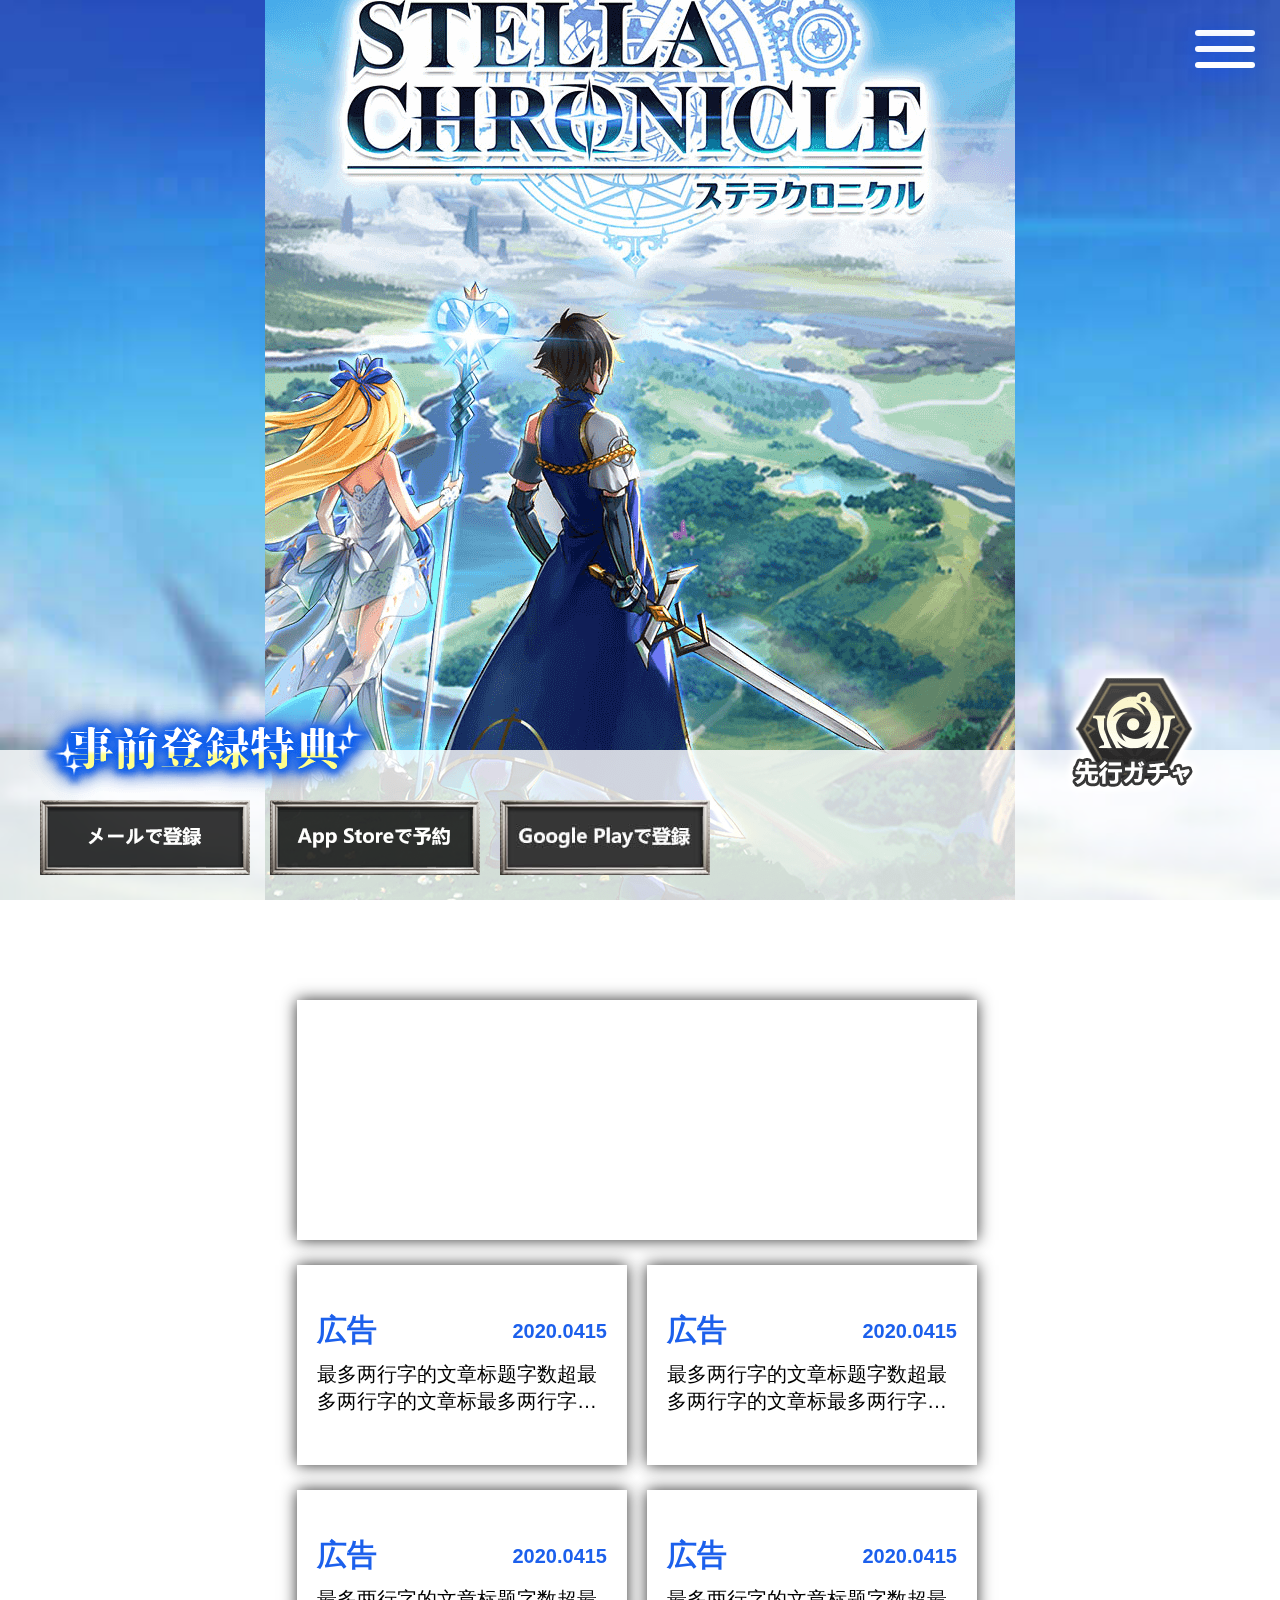
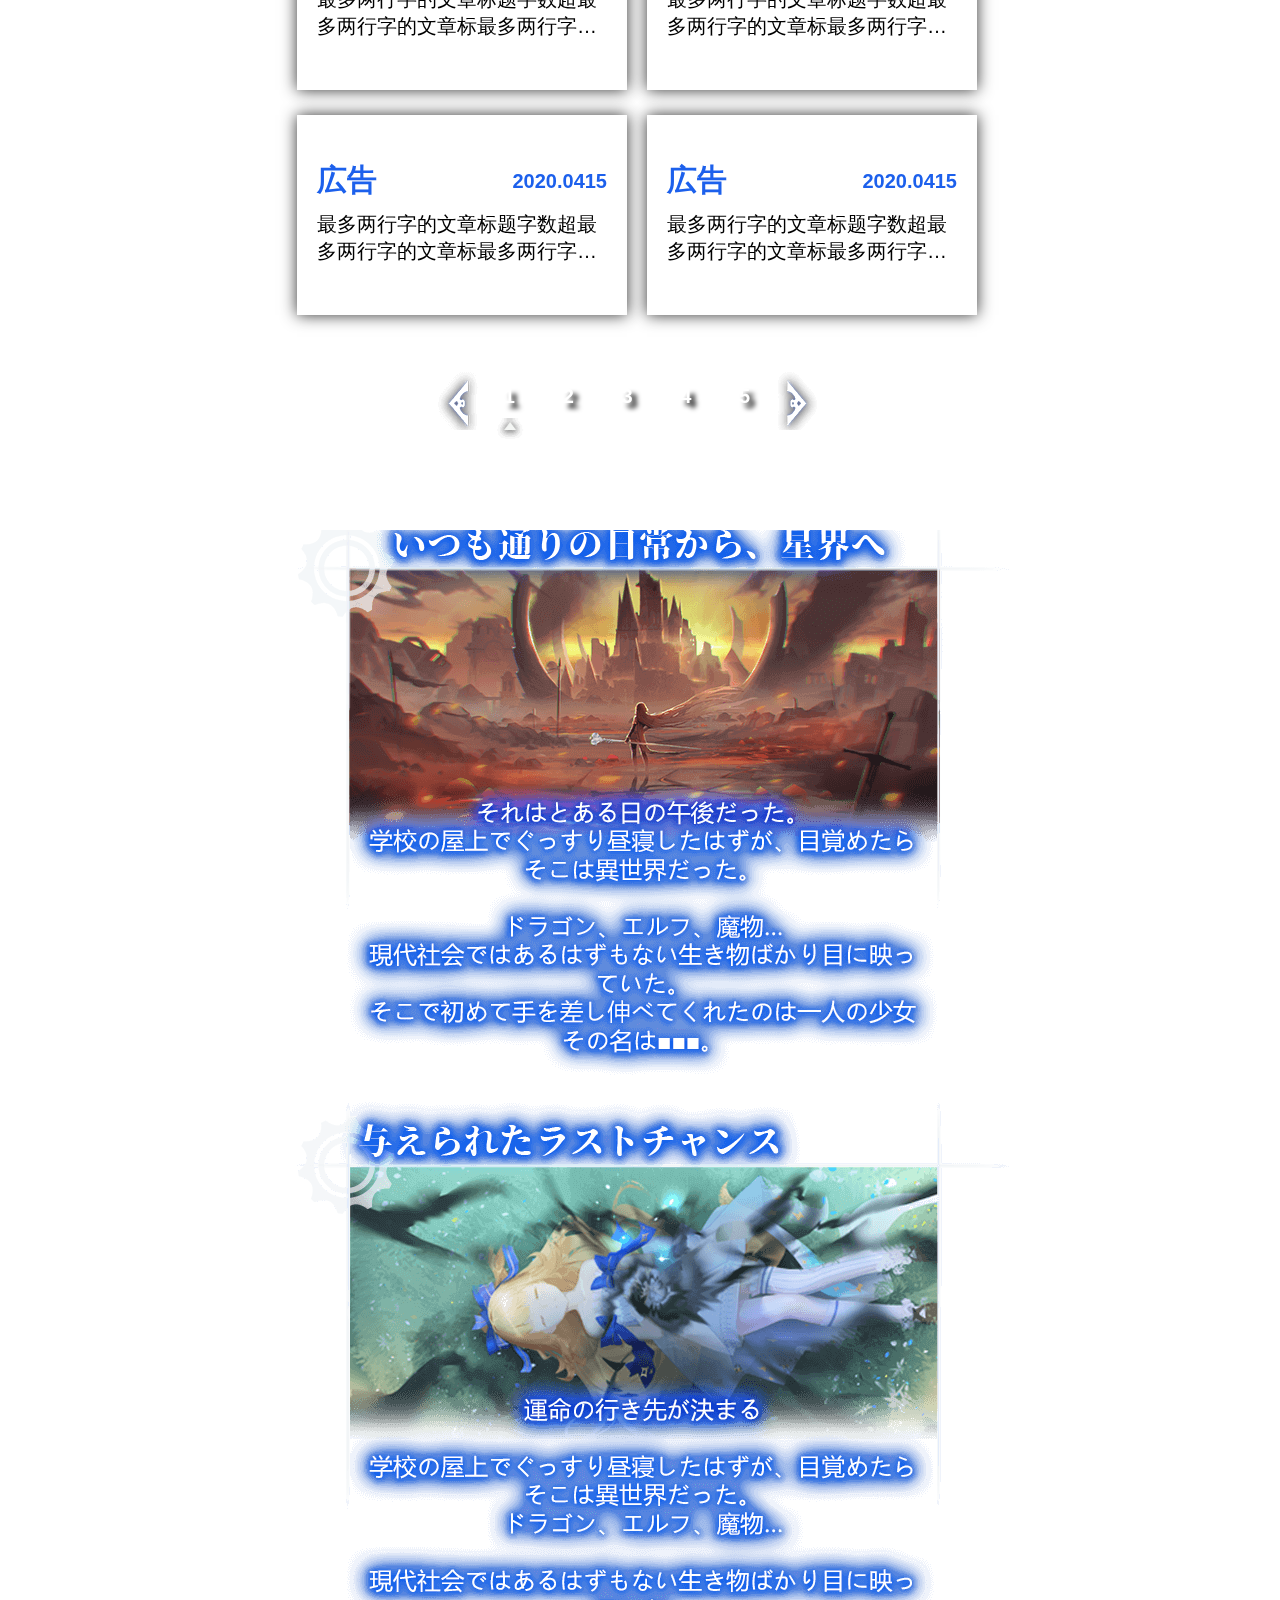
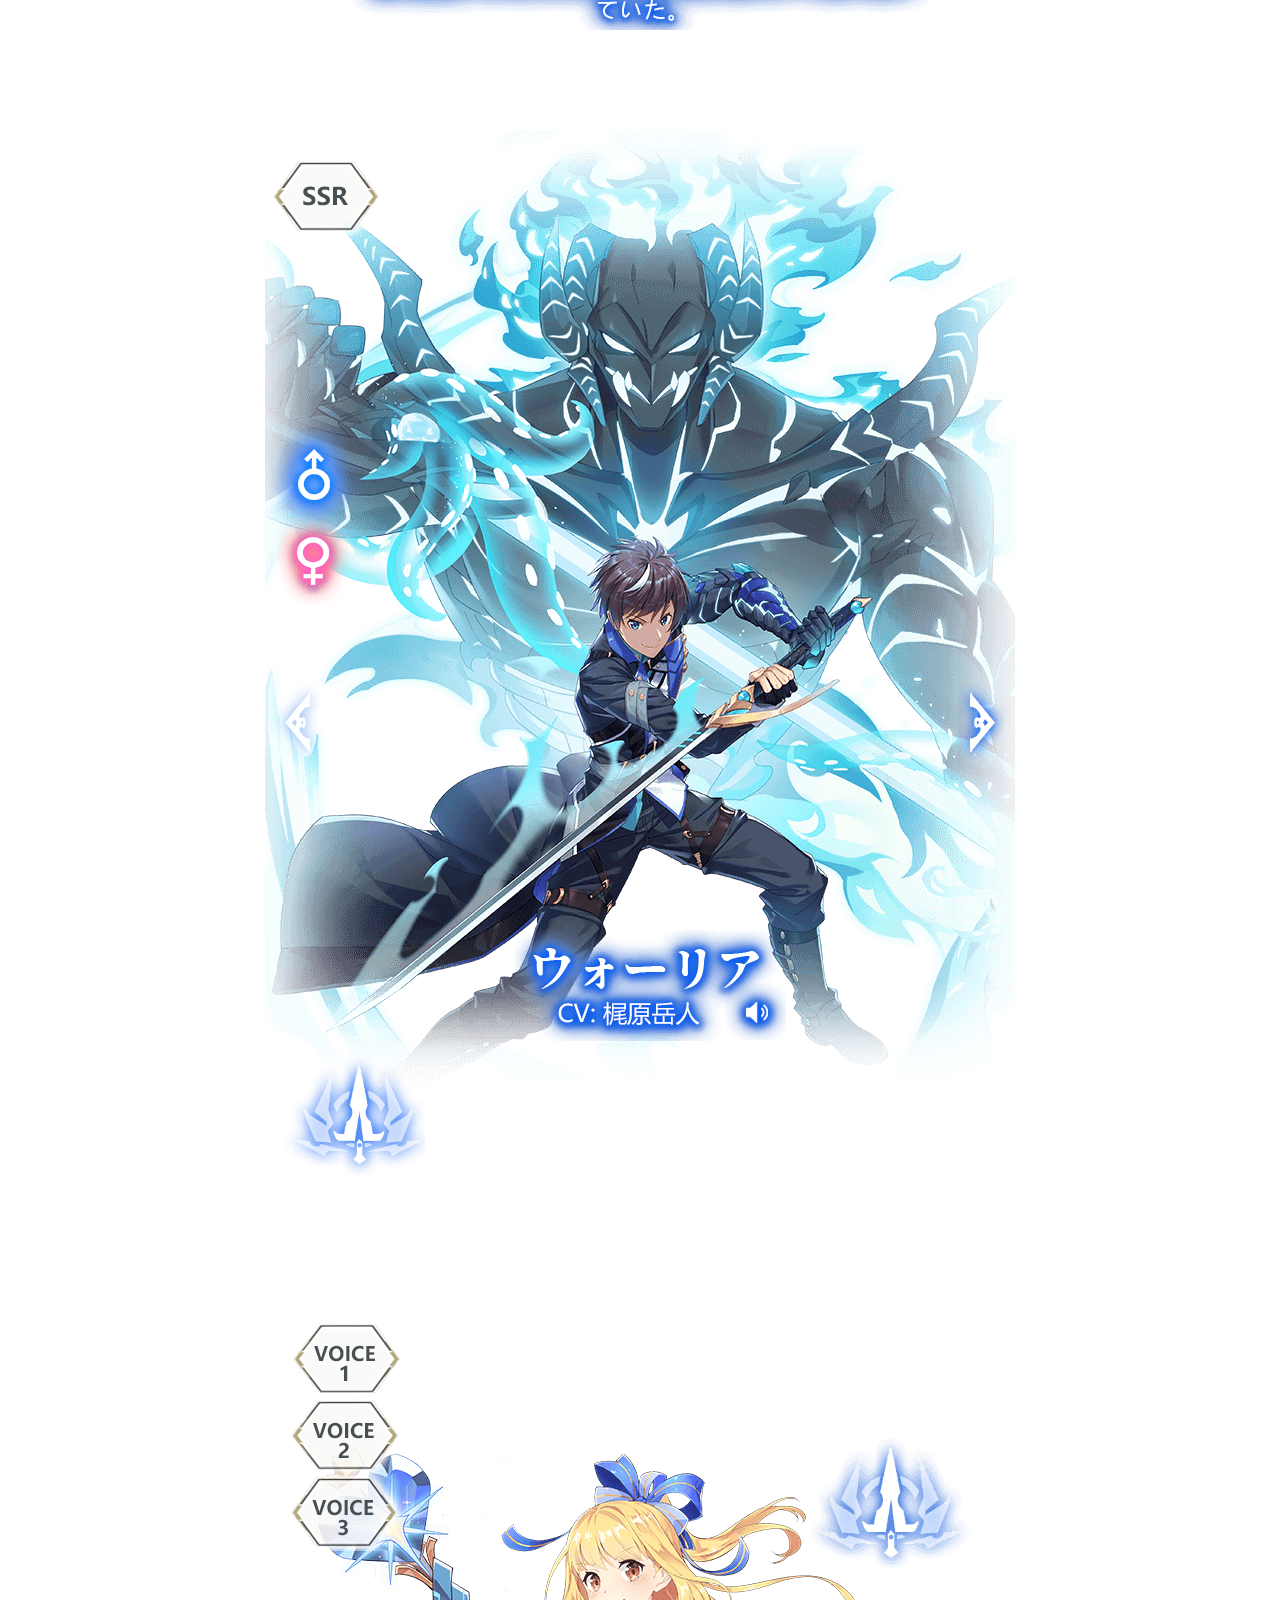
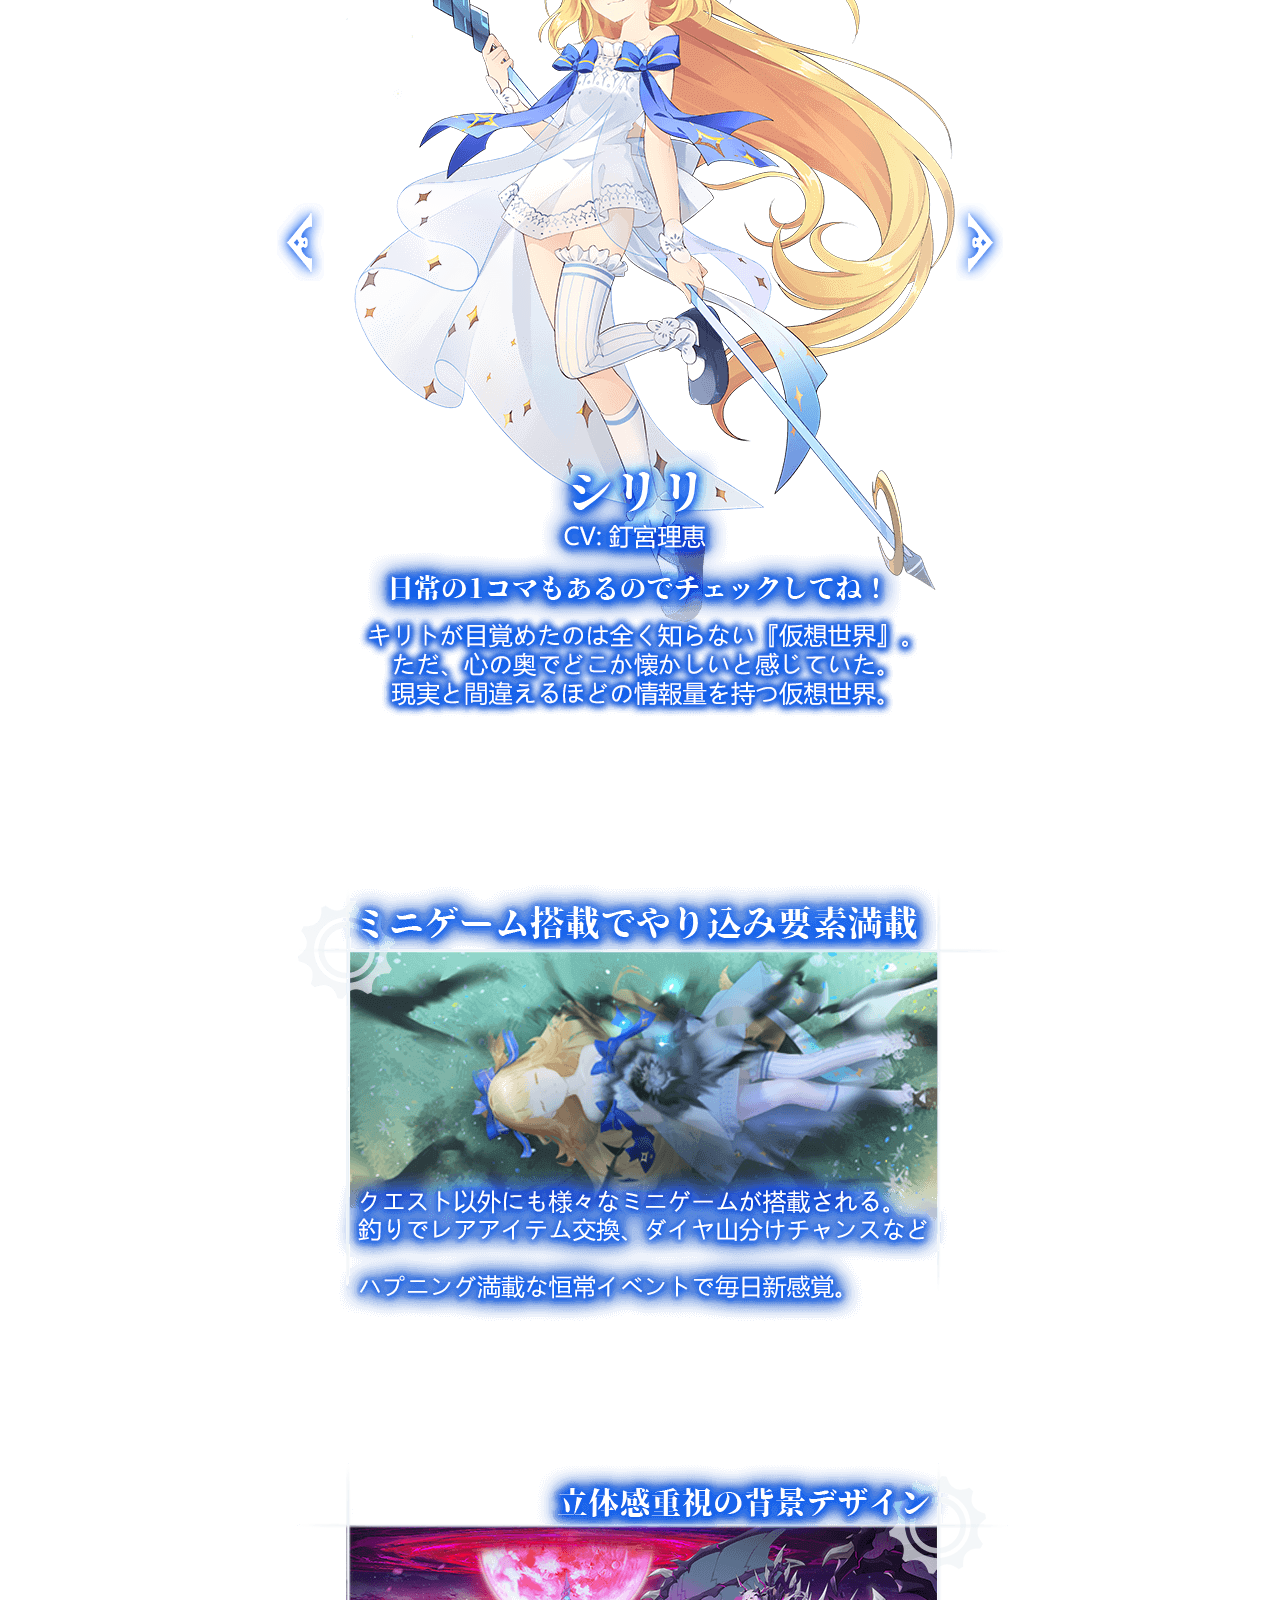
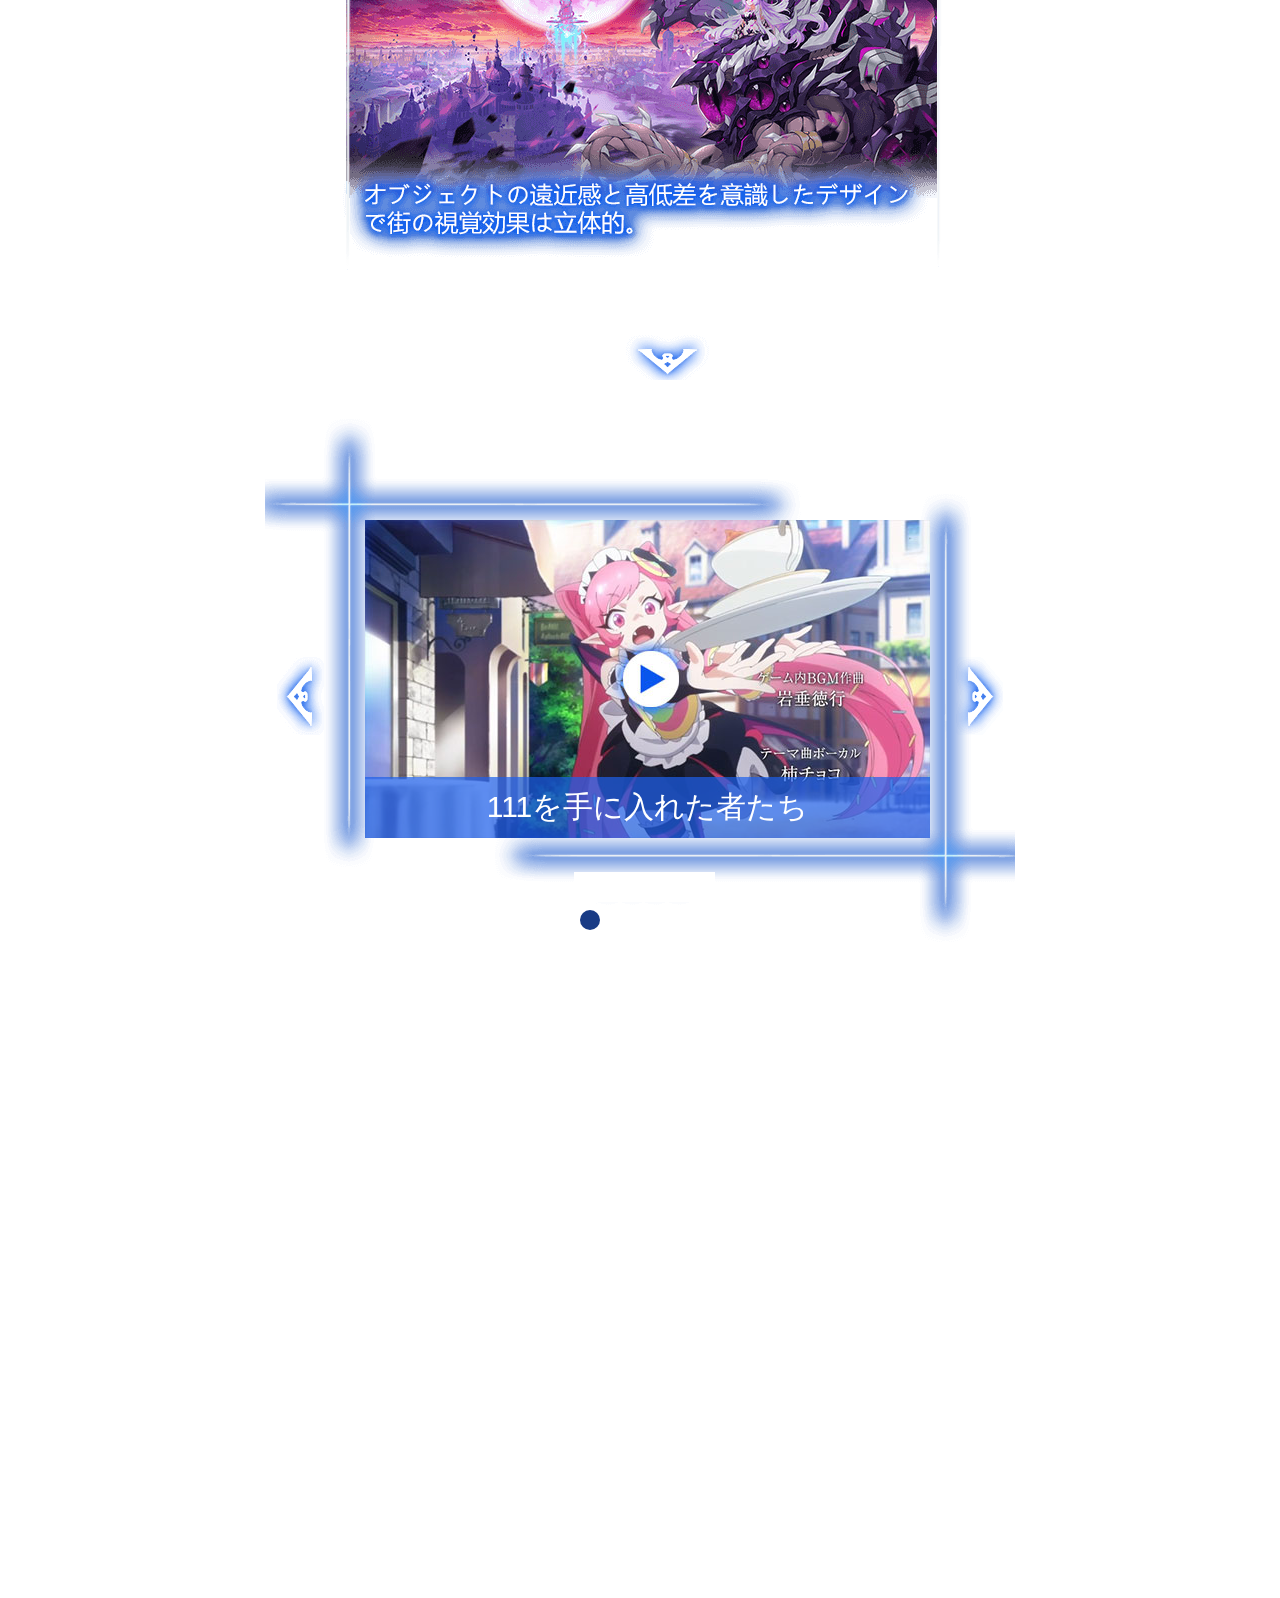
==== commit bd5bee72: "1" ====
--- a/index.html
+++ b/index.html
@@ -1,28 +1,39 @@
 <!DOCTYPE html>
 <html lang="en">
+
 <head>
   <meta charset="utf-8">
   <meta content="width=device-width, initial-scale=1.0, maximum-scale=1.0, user-scalable=0" name="viewport">
   <link href="css/swiper.min.css" rel="stylesheet">
   <link href="css/pre_main.css" rel="stylesheet" type="text/css">
-  <title>phone_index</title>
+  <title>ステラクロニクル｜公式サイト</title>
   <meta name="keywords" content="" />
   <meta name="description" content="" />
   <link href="images/icon.png" rel="shortcut icon" />
   <style type="text/css">
- 
-.demo{width:7.5rem;margin:0 auto;margin-bottom:1rem;height:11rem;}
-#scrollbox{overflow:hidden;width:7.5rem;height:11rem;}
-#scrollpic img,#scrollpic-copy img{width:100%; height: 100%;object-fit: cover;}
-
-
-    </style>
+    .demo {
+      width: 7.5rem;
+      margin: 0 auto;
+      margin-bottom: 1rem;
+      height: 11rem;
+    }
+
+    #scrollbox {
+      overflow: hidden;
+      width: 7.5rem;
+      height: 11rem;
+    }
+
+    #scrollpic img,
+    #scrollpic-copy img {
+      width: 100%;
+      height: 100%;
+      object-fit: cover;
+    }
+  </style>
 </head>
 
 <body>
-  <div id="loading">
-    <video id='video' muted preload="auto" src="music/media.mp4"></video>
-  </div>  
   <div class="wraper">
     <!--第一屏幕-->
     <div class="page_01 page" id="page01">
@@ -115,20 +126,20 @@
       </div>
     </div>
     <!--第三屏幕-->
-	<div class="page_03 page" id="page03">
-        <div class="demo">
-          <div id="scrollbox">
-            <div id="scrollcon">
-              <div id="scrollpic">
-                <a href="javascript:void(0)"><img src="images/page3_story_01.png" alt="" /></a>
-                <a href="javascript:void(0"><img src="images/page3_story_02.png" alt="" /></a>
-                <a href="javascript:void(0)"><img src="images/page3_story_03.png" alt="" /></a>
-    
-              </div>
-              <div id="scrollpic-copy"></div>
-            </div>
+    <div class="page_03 page" id="page03">
+      <div class="demo">
+        <div id="scrollbox">
+          <div id="scrollcon">
+            <div id="scrollpic">
+              <a href="javascript:void(0)"><img src="images/page3_story_01.png" alt="" /></a>
+              <a href="javascript:void(0"><img src="images/page3_story_02.png" alt="" /></a>
+              <a href="javascript:void(0)"><img src="images/page3_story_03.png" alt="" /></a>
+
+            </div>
+            <div id="scrollpic-copy"></div>
           </div>
         </div>
+      </div>
     </div>
     <!--第四屏幕-->
     <div class="page_04 page" id="page04">
@@ -193,24 +204,19 @@
           <div class="swiper-button-prev"></div>
           <ul class="swiper_dock_list" id="man">
             <li>
-              <a href="javascript:void(0)" data-index='0'><img class="icon on"
-                  src="images/role_icon_hover1.png" /></a>
-            </li>
-            <li>
-              <a href="javascript:void(0)" data-index='1'><img class="icon"
-                  src="images/role_icon_hover2.png" /></a>
-            </li>
-            <li>
-              <a href="javascript:void(0)" data-index='2'><img class="icon"
-                  src="images/role_icon_hover3.png" /></a>
-            </li>
-            <li>
-              <a href="javascript:void(0)" data-index='3'><img class="icon"
-                  src="images/role_icon_hover4.png" /></a>
-            </li>
-            <li>
-              <a href="javascript:void(0)" data-index='4'><img class="icon"
-                  src="images/role_icon_hover5.png" /></a>
+              <a href="javascript:void(0)" data-index='0'><img class="icon on" src="images/role_icon_hover1.png" /></a>
+            </li>
+            <li>
+              <a href="javascript:void(0)" data-index='1'><img class="icon" src="images/role_icon_hover2.png" /></a>
+            </li>
+            <li>
+              <a href="javascript:void(0)" data-index='2'><img class="icon" src="images/role_icon_hover3.png" /></a>
+            </li>
+            <li>
+              <a href="javascript:void(0)" data-index='3'><img class="icon" src="images/role_icon_hover4.png" /></a>
+            </li>
+            <li>
+              <a href="javascript:void(0)" data-index='4'><img class="icon" src="images/role_icon_hover5.png" /></a>
             </li>
 
           </ul>
@@ -269,24 +275,19 @@
           <div class="swiper-button-prev"></div>
           <ul class="swiper_dock_list" id="woman">
             <li>
-              <a href="javascript:void(0)" data-index='0'><img class="icon on"
-                  src="images/role_icon_hover1.png" /></a>
-            </li>
-            <li>
-              <a href="javascript:void(0)" data-index='1'><img class="icon"
-                  src="images/role_icon_hover2.png" /></a>
-            </li>
-            <li>
-              <a href="javascript:void(0)" data-index='2'><img class="icon"
-                  src="images/role_icon_hover3.png" /></a>
-            </li>
-            <li>
-              <a href="javascript:void(0)" data-index='3'><img class="icon"
-                  src="images/role_icon_hover4.png" /></a>
-            </li>
-            <li>
-              <a href="javascript:void(0)" data-index='4'><img class="icon"
-                  src="images/role_icon_hover5.png" /></a>
+              <a href="javascript:void(0)" data-index='0'><img class="icon on" src="images/role_icon_hover1.png" /></a>
+            </li>
+            <li>
+              <a href="javascript:void(0)" data-index='1'><img class="icon" src="images/role_icon_hover2.png" /></a>
+            </li>
+            <li>
+              <a href="javascript:void(0)" data-index='2'><img class="icon" src="images/role_icon_hover3.png" /></a>
+            </li>
+            <li>
+              <a href="javascript:void(0)" data-index='3'><img class="icon" src="images/role_icon_hover4.png" /></a>
+            </li>
+            <li>
+              <a href="javascript:void(0)" data-index='4'><img class="icon" src="images/role_icon_hover5.png" /></a>
             </li>
 
           </ul>
@@ -305,9 +306,9 @@
                     <img src="images/page05_role_01.png">
                   </div>
                   <div class="voice" id="voice_01">
-                    <img src="images/chara_voice_01.png" data-url="music/1.mp3" class="active">
-                    <img src="images/chara_voice_02.png" data-url="music/BGM.mp3">
-                    <img src="images/chara_voice_03.png" data-url="music/1.mp3">
+                    <img src="images/chara_voice_01.png" data-url="music/shiriri_1.mp3" class="active">
+                    <img src="images/chara_voice_02.png" data-url="music/shiriri_2.mp3">
+                    <img src="images/chara_voice_03.png" data-url="music/shiriri_3.mp3">
                   </div>
                 </div>
               </div>
@@ -319,9 +320,9 @@
                     <img src="images/page05_role_02.png">
                   </div>
                   <div class="voice" id="voice_02">
-                    <img src="images/chara_voice_01.png" data-url="music/1.mp3" class="active">
-                    <img src="images/chara_voice_02.png" data-url="music/BGM.mp3">
-                    <img src="images/chara_voice_03.png" data-url="music/1.mp3">
+                    <img src="images/chara_voice_01.png" data-url="music/karidora_1.mp3" class="active">
+                    <img src="images/chara_voice_02.png" data-url="music/karidora_2.mp3">
+                    <img src="images/chara_voice_03.png" data-url="music/karidora_3.mp3">
                   </div>
                 </div>
               </div>
@@ -333,9 +334,9 @@
                     <img src="images/page05_role_03.png">
                   </div>
                   <div class="voice" id="voice_03">
-                    <img src="images/chara_voice_01.png" data-url="music/1.mp3" class="active">
-                    <img src="images/chara_voice_02.png" data-url="music/BGM.mp3">
-                    <img src="images/chara_voice_03.png" data-url="music/1.mp3">
+                    <img src="images/chara_voice_01.png" data-url="music/kamimiko_1.mp3" class="active">
+                    <img src="images/chara_voice_02.png" data-url="music/kamimiko_2.mp3">
+                    <img src="images/chara_voice_03.png" data-url="music/kamimiko_3.mp3">
                   </div>
                 </div>
               </div>
@@ -347,15 +348,27 @@
                     <img src="images/page05_role_04.png">
                   </div>
                   <div class="voice" id="voice_04">
-                    <img src="images/chara_voice_01.png" data-url="music/1.mp3" class="active">
-                    <img src="images/chara_voice_02.png" data-url="music/BGM.mp3">
-                    <img src="images/chara_voice_03.png" data-url="music/1.mp3">
-                  </div>
-                </div>
-              </div>
-            </div>
-
-
+                    <img src="images/chara_voice_01.png" data-url="music/tenkuu_wo_suberu_ou_1.mp3" class="active">
+                    <img src="images/chara_voice_02.png" data-url="music/tenkuu_wo_suberu_ou_2.mp3">
+                    <img src="images/chara_voice_03.png" data-url="music/tenkuu_wo_suberu_ou_3.mp3">
+                  </div>
+                </div>
+              </div>
+            </div>
+			<div class="swiper-slide">
+              <div class="chara_content">
+                <div class="top">
+                  <div class="chara_role">
+                    <img src="images/page05_role_05.png">
+                  </div>
+                  <div class="voice" id="voice_05">
+                    <img src="images/chara_voice_01.png" data-url="music/mei_1.mp3" class="active">
+                    <img src="images/chara_voice_02.png" data-url="music/mei_2.mp3">
+                    <img src="images/chara_voice_03.png" data-url="music/mei_3.mp3">
+                  </div>
+                </div>
+              </div>
+            </div>
           </div>
           <!-- Add Arrows -->
           <div class="swiper-button-next"></div>
@@ -439,31 +452,31 @@
             <div class="swiper-slide">
               <img src="images/pre_img_01.png" alt="">
               <div class="trd_text">
-                <h2 class="">11道具说明文字，什么道具具体用来干什么的。大概就这么长</h2>
+                <h2 class="">時空の扉を開けるためのチケット×5</h2>
               </div>
             </div>
             <div class="swiper-slide">
               <img src="images/pre_img_02.png" alt="">
               <div class="trd_text">
-                <h2 class="">11道具说明文字，什么道具具体用来干什么的。大概就这么长</h2>
+                <h2 class="">魔力が凝縮された水晶×2000追加</h2>
               </div>
             </div>
             <div class="swiper-slide">
               <img src="images/pre_img_03.png" alt="">
               <div class="trd_text">
-                <h2 class="">11道具说明文字，什么道具具体用来干什么的。大概就这么长</h2>
+                <h2 class="">1枚で仲間を1人召喚できる券×5追加</h2>
               </div>
             </div>
             <div class="swiper-slide">
               <img src="images/pre_img_04.png" alt="">
               <div class="trd_text">
-                <h2 class="">11道具说明文字，什么道具具体用来干什么的。大概就这么长</h2>
+                <h2 class="">1800個で仲間を1人召喚できる水晶×3000追加</h2>
               </div>
             </div>
             <div class="swiper-slide">
               <img src="images/pre_img_05.png" alt="">
               <div class="trd_text">
-                <h2 class="">11道具说明文字，什么道具具体用来干什么的。大概就这么长</h2>
+                <h2 class="">更にSRキャラ夜霊月＆星の召喚券×5追加</h2>
               </div>
             </div>
           </div>
@@ -481,8 +494,8 @@
     <div class="fixed_bottom  valign">
       <div class="download">
         <a href="#" class="login_icon">メールで登録</a>
-        <a href="#" class="ios">App Storeで予約</a>
-        <a href="#" class="android">Google Playで登録</a>
+        <a href="https://apps.apple.com/jp/app/id1502940825" class="ios">App Storeで予約</a>
+        <a href="https://play.google.com/store/apps/details?id=com.efun.zwfz" class="android">Google Playで登録</a>
       </div>
       <div class="bottom_img"><a href="gacha.html"><img src="images/bottom_tu.png"></a></div>
       <div class="login_before"><img src="images/login_btn.png" id="login_before"></div>
@@ -491,8 +504,8 @@
     <div class="fixed_bottom_footer  valign" style="display:none;">
       <div class="download">
         <a href="#" class="login_icon">メールで登録</a>
-        <a href="#" class="ios">App Storeで予約</a>
-        <a href="#" class="android">Google Playで登録</a>
+        <a href="https://apps.apple.com/jp/app/id1502940825" class="ios">App Storeで予約</a>
+        <a href="https://play.google.com/store/apps/details?id=com.efun.zwfz" class="android">Google Playで登録</a>
       </div>
       <div class="bottom_img"><a href="gacha.html"><img src="images/bottom_tu.png"></a></div>
       <div class="login_before"><img src="images/login_btn.png" id="login_before"></div>
@@ -512,14 +525,14 @@
 
       </div>
       <div class="text_link">
-        <p><a href="policy.html">プライバシーポリシー</a></p>
+        <p><a href="http://efun.com/jp/policy.html" target="_blank">プライバシーポリシー</a></p>
         <p>|</p>
         <p class="kefu_icon hand">お問い合わせ</p>
         <p>|</p>
         <p><a href="http://efun.com/jp" target="_blank">運営会社</a></p>
       </div>
     </div>
-     <!--菜单-->
+    <!--菜单-->
     <div class="menu_button">
       <div class="bar"></div>
       <div class="bar"></div>
@@ -540,87 +553,89 @@
           <a href="https://twitter.com/StellaChronicle" target="_blank"><img src="images/phone_twitter.png"></a>
           <a href="https://www.youtube.com/channel/UCPkb0XWXLh6viNDwRGTgz9A" target="_blank"><img
               src="images/phone_ytb.png"></a>
-          <a href="#" target="_blank"><img src="images/phone_line.png"></a>
+          <a href="https://lin.ee/q5L8nU7" target="_blank"><img src="images/phone_line.png"></a>
         </div>
         <div class="closed"><img src="images/close.png"></div>
       </div>
     </div>
   </div>
-    <!--底部内容-->
-   
-    <!-- 点击お問い合わせ弹出对应盒子 -->
-    <div class="kefu_box">
-      <div class="title bb valign-between">
-        <p></p>
-        <div class="closed"><img src="images/close.png" alt=""></div>
-      </div>
-      <div class="note">
-        <p>お問い合わせする内容をご記入の上、<br>下記のメールアドレスまでご連絡ください。</p>
-        <p class="pb">サポート：<a href="mailto:illusion@efunjp.com" target="_blank">illusion@efunjp.com</a></p>
-      </div>
-    </div>
-    <!-- 点击メールで登録弹出对应盒子 -->
-    <div class="login_box">
-      <div class="title  valign-between">
-        <p></p>
-        <div class="closed"><img src="images/close.png" alt=""></div>
-      </div>
-      <div class="login_content">
-        <div class="l_input"><input type="text" placeholder="メールアドレスを入力してください" class="text"></div>
-        <div class="l_tro">正しいメールアドレスを入力してください</div>
-        <div class="l_btn"><a href="thanks.html">登録</a></div>
-        <div class="l_text">
-          <p>【ご注意】</p>
-          <p>※「@docomo.ne.jp」や「@softbank.ne.jp」など、携帯メールでは着信を拒否される可能性高いため、なるべく「@gamil.com」など、WEBメールでのご登録をお願いします。</p>
-          <p>※ご利用のメールサービスの設定によって、お知らせメールが迷惑メールに割り振られる場合もございます。「@pre-r.efunjp.com」からのメールが受信できるように設定お願いします。</p>
-          <p>※お預かりする個人情報に関しては弊社の「プライバシーポリシー」に沿って、リリースのお知らせのみ使わせていただき、大切に保管させていただきます。</p>
-        </div>
-      </div>
-    </div>
+  <!--底部内容-->
+
+  <!-- 点击お問い合わせ弹出对应盒子 -->
+  <div class="kefu_box">
+    <div class="title bb valign-between">
+      <p></p>
+      <div class="closed"><img src="images/close.png" alt=""></div>
+    </div>
+    <div class="note">
+      <p>お問い合わせする内容をご記入の上、<br>下記のメールアドレスまでご連絡ください。</p>
+      <p class="pb">サポート：<a href="mailto:stella@efunjp.com" target="_blank">stella@efunjp.com</a></p>
+    </div>
+  </div>
+  <!-- 点击メールで登録弹出对应盒子 -->
+  <div class="login_box">
+    <div class="title  valign-between">
+      <p></p>
+      <div class="closed"><img src="images/close.png" alt=""></div>
+    </div>
+    <div class="login_content">
+      <div class="l_input"><input type="text" placeholder="メールアドレスを入力してください" class="text"></div>
+      <div class="l_tro">正しいメールアドレスを入力してください</div>
+      <div class="l_btn"><a href="thanks.html">登録</a></div>
+      <div class="l_text">
+        <p>【ご注意】</p>
+        <p>※「@docomo.ne.jp」や「@softbank.ne.jp」など、携帯メールでは着信を拒否される可能性高いため、なるべく「@gamil.com」など、WEBメールでのご登録をお願いします。</p>
+        <p>※ご利用のメールサービスの設定によって、お知らせメールが迷惑メールに割り振られる場合もございます。「@pre-r.efunjp.com」からのメールが受信できるように設定お願いします。</p>
+        <p>※お預かりする個人情報に関しては弊社の「プライバシーポリシー」に沿って、リリースのお知らせのみ使わせていただき、大切に保管させていただきます。</p>
+      </div>
+    </div>
+  </div>
   </div>
   <script src="js/jquery-3.4.1.min.js"></script>
   <script src="js/swiper.min.js"></script>
   <script src="js/pre_index.js"></script>
   <script>
-     $(function () {
-	var search = window.location.href;
-	if (search.indexOf('noloading') != -1) {
-		$('#loading').css({ opacity: 0, pointerEvents: 'none' });
-
-		}
-	})
     $(function () {
-     
+      var search = window.location.href;
+      if (search.indexOf('noloading') != -1) {
+        $('#loading').css({ opacity: 0, pointerEvents: 'none' });
+
+      }
+    })
+    $(function () {
+
       //第三屏幕图片向下切换
       var swiper3 = new Swiper('.page3_container', {
-        speed:2500,//匀速时间
+        speed: 2500,//匀速时间
         autoplay: {
-            delay: 0,
-            stopOnLastSlide: false,
-            disableOnInteraction: true,
+          delay: 0,
+          stopOnLastSlide: false,
+          disableOnInteraction: true,
         },
 
-        loop : true,
-         freeMode:true,
-         slidesPerView : 5,
-      
+        loop: true,
+        freeMode: true,
+        slidesPerView: 5,
+
         direction: 'vertical',
-        
+
         navigation: {
           nextEl: '.page3_container .swiper-button-next',
         },
       });
 
       //palyer中男主音频定义
-      var list = ['music/1.mp3', 'music/BGM.mp3', 'music/1.mp3', 'music/BGM.mp3', 'music/BGM.mp3'];
+      var list = ['music/hero_1.mp3', 'music/hero_2.mp3', 'music/hero_3.mp3', 'music/hero_4.mp3', 'music/hero_5.mp3'];
       var num = 0;
       $('.game_roles .role_jineng a').html('<img id="playVoice" src="images/page04_voice.png"  data-url="' + list[num] + '">');
 
       //palyer中男主角色切换
       var rolesmanwiper = new Swiper('.roles_man_wrap', {
         //autoplay:3000,
-        loop: true,
-        effect: 'fade', observer: true,
+      
+        initialSlide :0,
+        effect: 'fade',
+         observer: true,
         observeParents: true,
         navigation: {
           nextEl: '.game_roles .swiper-button-next',
@@ -651,15 +666,17 @@
         voiceAudio.play();
       })
       //palyer中女主角色定义
-      var listwoman = ['music/1.mp3', 'music/1.mp3', 'music/1.mp3', 'music/BGM.mp3', 'music/1.mp3'];
+      var listwoman = ['music/heroine_1.mp3', 'music/heroine_2.mp3', 'music/heroine_3.mp3', 'music/heroine_4.mp3', 'music/heroine_5.mp3'];
       var num1 = 0;
       $('.game_roles_woman .role_jineng a').html('<img id="playVoice1" src="images/page04_voice.png"  data-url="' + listwoman[num1] + '">');
 
       //palyer中女主角色切换
       var roleswomanwiper = new Swiper('.roles_woman_wrap', {
         //autoplay:3000,
-        loop: true,
+      
         effect: 'fade',
+        initialSlide :0,
+      
         observer: true,
         observeParents: true,
         navigation: {
@@ -689,26 +706,25 @@
         voiceAudio.src = $(this).attr('data-url');
         voiceAudio.play();
       })
-
-      //chara中女主声音切换
-      // var page5One = ['music/1.mp3', 'music/BGM.mp3', 'music/1.mp3'];
-      // var page5Two = ['music/1.mp3', 'music/1.mp3', 'music/1.mp3'];
-      // var page5Three = ['music/BGM.mp3', 'music/1.mp3', 'music/BGM.mp3']
-      // var page5Four = ['music/1.mp3', 'music/1.mp3', 'music/1.mp3'];
-      // charaVoice('#voice_01', page5One);
-      // charaVoice('#voice_02', page5Two);
-      // charaVoice('#voice_03', page5Three);
-      // charaVoice('#voice_04', page5Four);
-      // function charaVoice(id, arr) {
-      //   for (var i = 0; i < page5One.length; i++) {
-      //     $(id).find('img').eq(i).attr('data-url', arr[i]);
-      //     // $(id).on('click', 'img', function () {
-      //     //   $(this).addClass('active').siblings().removeClass('active');
-      //     // })
-      //   }
-
-
-      // }
+ 		
+   
+	//第四屏幕男女性别切换
+	$('body').on("click", '.man_ico', function () {
+		$(this).addClass('active').siblings().removeClass('active');
+		$('.game_roles').css('display','block');
+		$('.game_roles_woman').css('display','none');
+   rolesmanwiper.slideTo(roleswomanwiper.activeIndex);
+
+
+	});
+        $('body').on("click", '.woman_ico', function () {
+          $(this).addClass('active').siblings().removeClass('active');
+          $('.game_roles').css('display','none');
+          $('.game_roles_woman').css('display','block');
+        roleswomanwiper.slideTo(rolesmanwiper.activeIndex);
+
+        });
+
 
       //第五屏幕切换
       var charaswiper = new Swiper('.chara_main', {
@@ -735,14 +751,17 @@
         direction: 'vertical',
         observer: true,
         observeParents: true,
-        slidesPerView: 1,
+        slidesPerView:2,
         navigation: {
           nextEl: '.page6_container .swiper-button-next',
         },
         loop: true,
-        autoplay: {
-          delay: 3000,
-        },
+        speed:4600,//匀速时间
+		autoplay: {
+			delay: 0,
+			stopOnLastSlide: false,
+			disableOnInteraction: true,
+		},
       });
       //第七屏幕切换
       var cardswiper = new Swiper('.snews1', {
@@ -761,44 +780,44 @@
   </script>
 
 
-<script type="text/javascript">
- //上下无缝滚动
-var speed = 20;
-var direction="top";
-var tab = document.getElementById("scrollbox");
-var tab1 = document.getElementById("scrollpic");
-var tab2 = document.getElementById("scrollpic-copy");
-var leftDir = document.getElementById("leftDir");
-var rightDir = document.getElementById("rightDir");
-tab2.innerHTML = tab1.innerHTML;
-function marquee(){
-    switch(direction){
+  <script type="text/javascript">
+    //上下无缝滚动
+    var speed = 20;
+    var direction = "top";
+    var tab = document.getElementById("scrollbox");
+    var tab1 = document.getElementById("scrollpic");
+    var tab2 = document.getElementById("scrollpic-copy");
+    var leftDir = document.getElementById("leftDir");
+    var rightDir = document.getElementById("rightDir");
+    tab2.innerHTML = tab1.innerHTML;
+    function marquee() {
+      switch (direction) {
         case "top":
-            if(tab2.offsetHeight - tab.scrollTop <= 0){
-                tab.scrollTop -= tab1.offsetHeight;
-            }
-            else{
-                tab.scrollTop++;
-            }
-        break;
+          if (tab2.offsetHeight - tab.scrollTop <= 0) {
+            tab.scrollTop -= tab1.offsetHeight;
+          }
+          else {
+            tab.scrollTop++;
+          }
+          break;
         case "bottom":
-            if(tab.scrollTop <= 0){
-                tab.scrollTop += tab2.offsetHeight;
-            }
-            else{
-                tab.scrollTop--;
-            }
-        break;
+          if (tab.scrollTop <= 0) {
+            tab.scrollTop += tab2.offsetHeight;
+          }
+          else {
+            tab.scrollTop--;
+          }
+          break;
+      }
     }
-}
-function changeDirection(dir){
-   direction = dir;
-}
-var timer = setInterval(marquee,speed);
-tab.onmouseover = function(){clearInterval(timer);};
-tab.onmouseout = function(){timer = setInterval(marquee,speed);};
-leftDir.onclick = function(){changeDirection("top");};
-rightDir.onclick = function(){changeDirection("bottom");};
+    function changeDirection(dir) {
+      direction = dir;
+    }
+    var timer = setInterval(marquee, speed);
+    tab.onmouseover = function () { clearInterval(timer); };
+    tab.onmouseout = function () { timer = setInterval(marquee, speed); };
+    leftDir.onclick = function () { changeDirection("top"); };
+    rightDir.onclick = function () { changeDirection("bottom"); };
   </script>
 </body>
 
--- a/css/pre_main.css
+++ b/css/pre_main.css
@@ -90,9 +90,9 @@
 .page_03 .story_03 img{width:7.5rem; height:5.87rem;}
 .page3_container .swiper-button-next{width: 1.04rem;height: 0.7rem; position:absolute;top: 6.5rem;left:3.5rem;background:url(../images/down_arrow.png) no-repeat center center;background-size: contain;}
 /* 第四屏*/
-.page_04{ background: url(../images/page4_dw.png) no-repeat center top;width:7.5rem;height:11.5rem;background-size:100% auto;margin:0 auto;}
+.page_04{ width:7.5rem;height:11.5rem;margin:0 auto;}
 .mainShow{width:7.5rem; height:11rem;  overflow:hidden; position:relative;}
-.game_roles .swiper-wrapper{position:relative;background-image: url(../images/page4_dw.png);background-size:cover; height:9.61rem; width:7.5rem;}
+.game_roles .swiper-wrapper{position:relative; height:9.61rem; width:7.5rem;}
 .game_roles,.game_roles_woman{width:7.5rem; height:11.5rem;  overflow:hidden; position:relative;}
 .game_roles .swiper-slide-active .role_info{-webkit-transform: translate(0, 0); transform: translate(0, 0); -webkit-transition: all 0.3s; transition: all 0.3s; opacity:1;}
 .role_info{position:absolute; top:8rem;left:2.5rem; z-index:1000;width:2.62rem; opacity:0; -webkit-transform:translate(-100%, 0); transform:translate(-100%, 0); -webkit-transition:all 0.3s; transition:all 0.3s; z-index:99;}
@@ -100,7 +100,7 @@
 .role_jineng{position:absolute; top:8.53rem;left:4.6rem; z-index:1000;width:0.61rem; opacity:0; -webkit-transform:translate(-100%, 0); transform:translate(-100%, 0); -webkit-transition:all 0.3s; transition:all 0.3s; z-index:99;}
 .game_roles .swiper-slide-active .role_jineng,.game_roles_woman .swiper-slide-active .role_jineng{opacity:1; -webkit-transform:translate(0, 0); transform: translate(0, 0); -webkit-transition: all 0.5s; transition: all 0.5s;}
 .role_jineng img{width:0.61rem; height:0.57rem;}
-.role_img1,.role_img2,.role_img3,.role_img4,.role_img5{position:absolute; top:0rem; right:0rem;width:7.5rem; height:9.61rem; opacity:0; -webkit-transform:translate(100%, 0); transform: translate(100%, 0); -webkit-transition:all 0.3s; transition:all 0.3s;}
+.role_img1,.role_img2,.role_img3,.role_img4,.role_img5{position:absolute; top:0rem; right:0rem;width:7.5rem; height:9.61rem; opacity:0; -webkit-transform:translate(100%, 0); transform: translate(100%, 0); -webkit-transition:all 0.3s; transition:all 0.3s; background-image: url(../images/page05_dw.png);background-size:cover;}
 
 .game_roles .swiper-slide-active .role_info,.game_roles_woman .swiper-slide-active .role_info{-webkit-transform: translate(0, 0); transform: translate(0, 0); -webkit-transition: all 0.3s; transition: all 0.3s; opacity:1;}
 .game_roles .swiper-slide-active .role_img,.game_roles_woman .swiper-slide-active .role_img{opacity:1; -webkit-transform:translate(0, 0); transform: translate(0, 0); -webkit-transition: all 0.3s; transition: all 0.3s;}
@@ -119,27 +119,27 @@
 .swiper_dock_list li img{display:none;}
  .swiper_dock_list li .icon.on{display:block;}
 .game_roles_woman .swiper-slide{width:640px; height:608px; position:relative;}
-.sex_ico{z-index:111111111;width:0.93rem; position:absolute; top:3rem; left:0rem;}
- .ssr{z-index:111111111;width:1.26rem; position:absolute; top:0.2rem; left:0rem;}
+.sex_ico{z-index:111111;width:0.93rem; position:absolute; top:3rem; left:0rem;}
+ .ssr{z-index:11111;width:1.26rem; position:absolute; top:0.2rem; left:0rem;}
  .ssr img{width:1.26rem; height:0.88rem;}
 .sex_ico img.active{filter: drop-shadow(0 0 10px #2575ee);}
 .sex_ico img{width:0.93rem; height:0.88rem;}
 .role_jineng a{display:block;width:0.6rem;height:0.6rem;}
 /* 第五屏*/
 
-.page_05  .swiper-slide{position:relative;background-image: url(../images/page05_dw.png);background-size:cover; height:10.90rem; width:7.5rem;}
+.page_05  .swiper-slide{position:relative;height:10.90rem; width:7.5rem;}
 .chara_main{width:100%;height:100%; position:relative;}
-.chara_content{width:7.5rem; position:relative;}
+.chara_content{width:7.5rem; position:relative;background-image: url(../images/page05_dw.png);background-size:cover; height:10.90rem;}
 .chara_content .chara_role  img {width:7.5rem; height:10.9rem;}
 .voice{width:1.4rem;  position:absolute; top:0.4rem; display:flex; flex-direction:column;}
  .voice img{width:1.22rem; height:0.77rem; margin-left:0.2rem;}
  /* .voice img.active{z-index:2;filter: drop-shadow(0px 0px 10px #ff0060); } */
 
 /* 第六屏*/
-.page6_container .swiper-button-next{width: 1.04rem;height: 0.7rem; position:absolute;top: 5rem;left:3.5rem;background:url(../images/down_arrow.png) no-repeat center center;background-size: contain;}
-.page_06{ height:5.7rem;}
-.page6_container{ height:5.7rem;}
-.page_06 .snews1{ height:5rem;} 
+.page_06 .swiper-button-next{width: 1.04rem;height: 0.7rem; position:absolute;top: 10.6rem;left:3.5rem;background:url(../images/down_arrow.png) no-repeat center center;background-size: contain;}
+.page_06{ height:11.3rem; }
+.page6_container{ height:11rem;}
+.page_06 .snews1{ height:9rem;} 
 .page_06 .story_01 img,.page_06 .story_02 img,.page_06 .story_03 img{width:7.5rem; height:4.64rem;}
 /* 第七屏*/
 .page_07 .swiper-wrapper{width:5.65rem; margin-left:1rem;}
@@ -236,9 +236,9 @@
 
 /* 底部信息 */
 /* card */
-.wraper{/*background: url(../images/bg2.jpg) no-repeat;background-size: cover; background-position: top center;overflow: hidden;background-attachment: fixed;*/ padding-bottom: 0.58rem;opacity:0;}
-#loading{position: absolute;top:0;bottom: 0; left: 0; right: 0; width:100%; height:100vh;overflow:hidden;}
-#loading video{width:100%; height:100%; object-fit:cover; overflow:hidden;}
+.wraper{/*background: url(../images/bg2.jpg) no-repeat;background-size: cover; background-position: top center;overflow: hidden;background-attachment: fixed;*/ padding-bottom: 0.58rem;}
+/*#loading{position: absolute;top:0;bottom: 0; left: 0; right: 0; width:100%; height:100vh;overflow:hidden;}
+#loading video{width:100%; height:100%; object-fit:cover; overflow:hidden;}*/
 .wraper:before,.wrapera:before {
 content: ' ';
 position: fixed;
@@ -316,13 +316,13 @@
 /* thanks*/
 .pre_main{width:5rem; margin:0 auto; position:relative;top:1.6rem;}
 .ths_title{height: 23%; position:absolute; top:-0.7rem;left:1.35rem; z-index:111;}
-.pre_content{width:4.5rem;  background:rgba(255,255,255,0.95); margin:0 auto; padding: 1.5rem 0.25rem 0.3rem;height:7.8rem;  font-size:0.2rem; color:#fff; position:absolute;}
+.pre_content{width:4.5rem;  background:rgba(255,255,255,0.95); margin:0 auto; padding: 1.5rem 0.25rem 0.3rem; font-size:0.2rem; color:#fff; position:absolute;}
 p.cu{font-weight:bold;}
-.pre_content p { text-align:left; line-height:0.32rem; margin-bottom:0.35rem; color:#2a2d30; font-size:0.16rem; display:flex; justify-content: center;}
+.pre_content p {line-height:0.32rem; margin-bottom:0.35rem; color:#2a2d30; font-size:0.16rem; display:flex; justify-content: center;}
 p.tx{color:#696969; margin-bottom:0.2rem; margin-bottom:0.3rem}
 p.strong{color:#2a2d30; font-weight:bold; font-size:0.17rem; text-align:center;margin-bottom:0.3rem;}
 .ths_title img{width:3.25rem; height: 1.90rem;}
-p.btn a{display:block; width:1.98rem; height:0.7rem; border:0.02rem solid #2568ee; line-height:0.7rem; text-align:center; float:left;  background:#fff; color:#1c60ec;margin-right:0.1rem;}
+p.btn a{display:block; width:1.98rem; height:0.7rem; border:0.02rem solid #2568ee; line-height:0.7rem; text-align:center; background:#fff; color:#1c60ec;margin-left:0.05rem;margin-right:0.05rem;}
 .pre_content .btn a:hover{display:block; width:1.98rem; height:0.7rem; color:#000; border:0.02rem solid #000;}
 /* news */
 .news_info_p{position: absolute;top:1.11rem;left:0.4rem;right:0.4rem; bottom:2rem; }
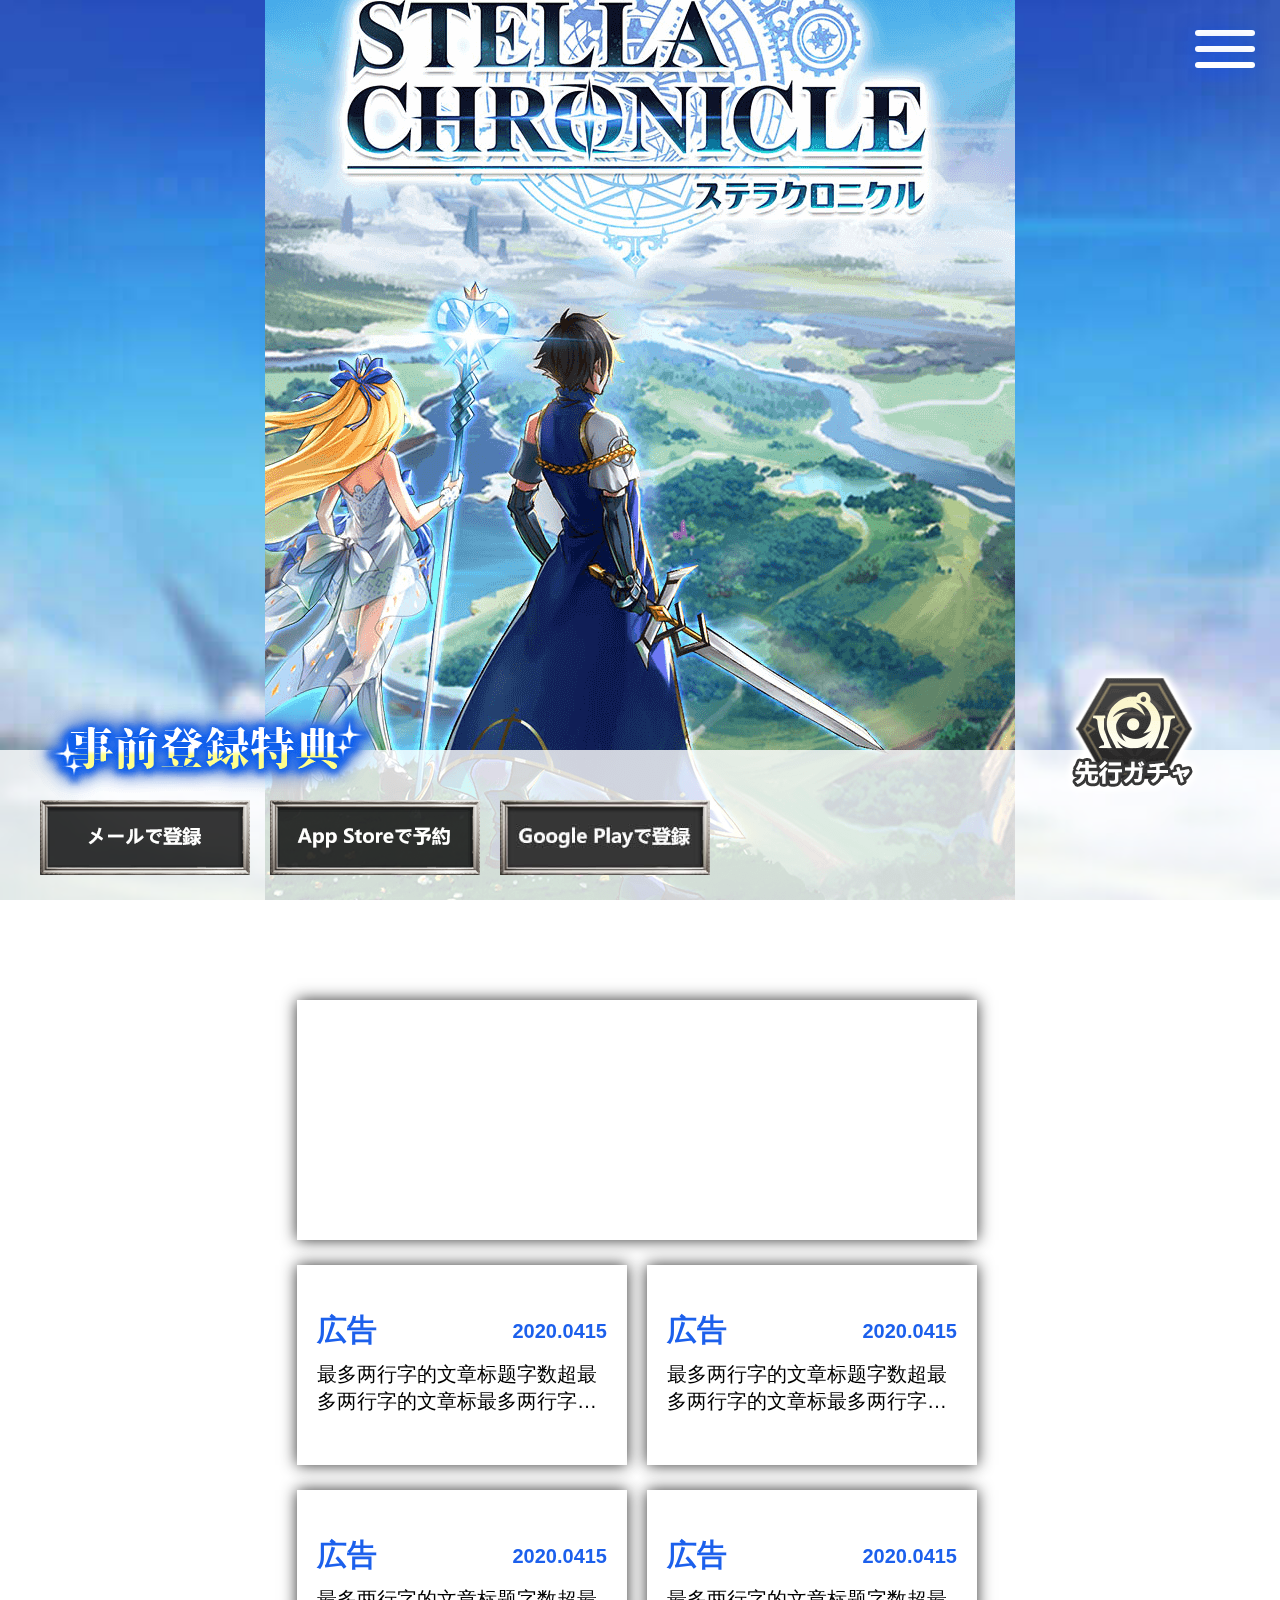
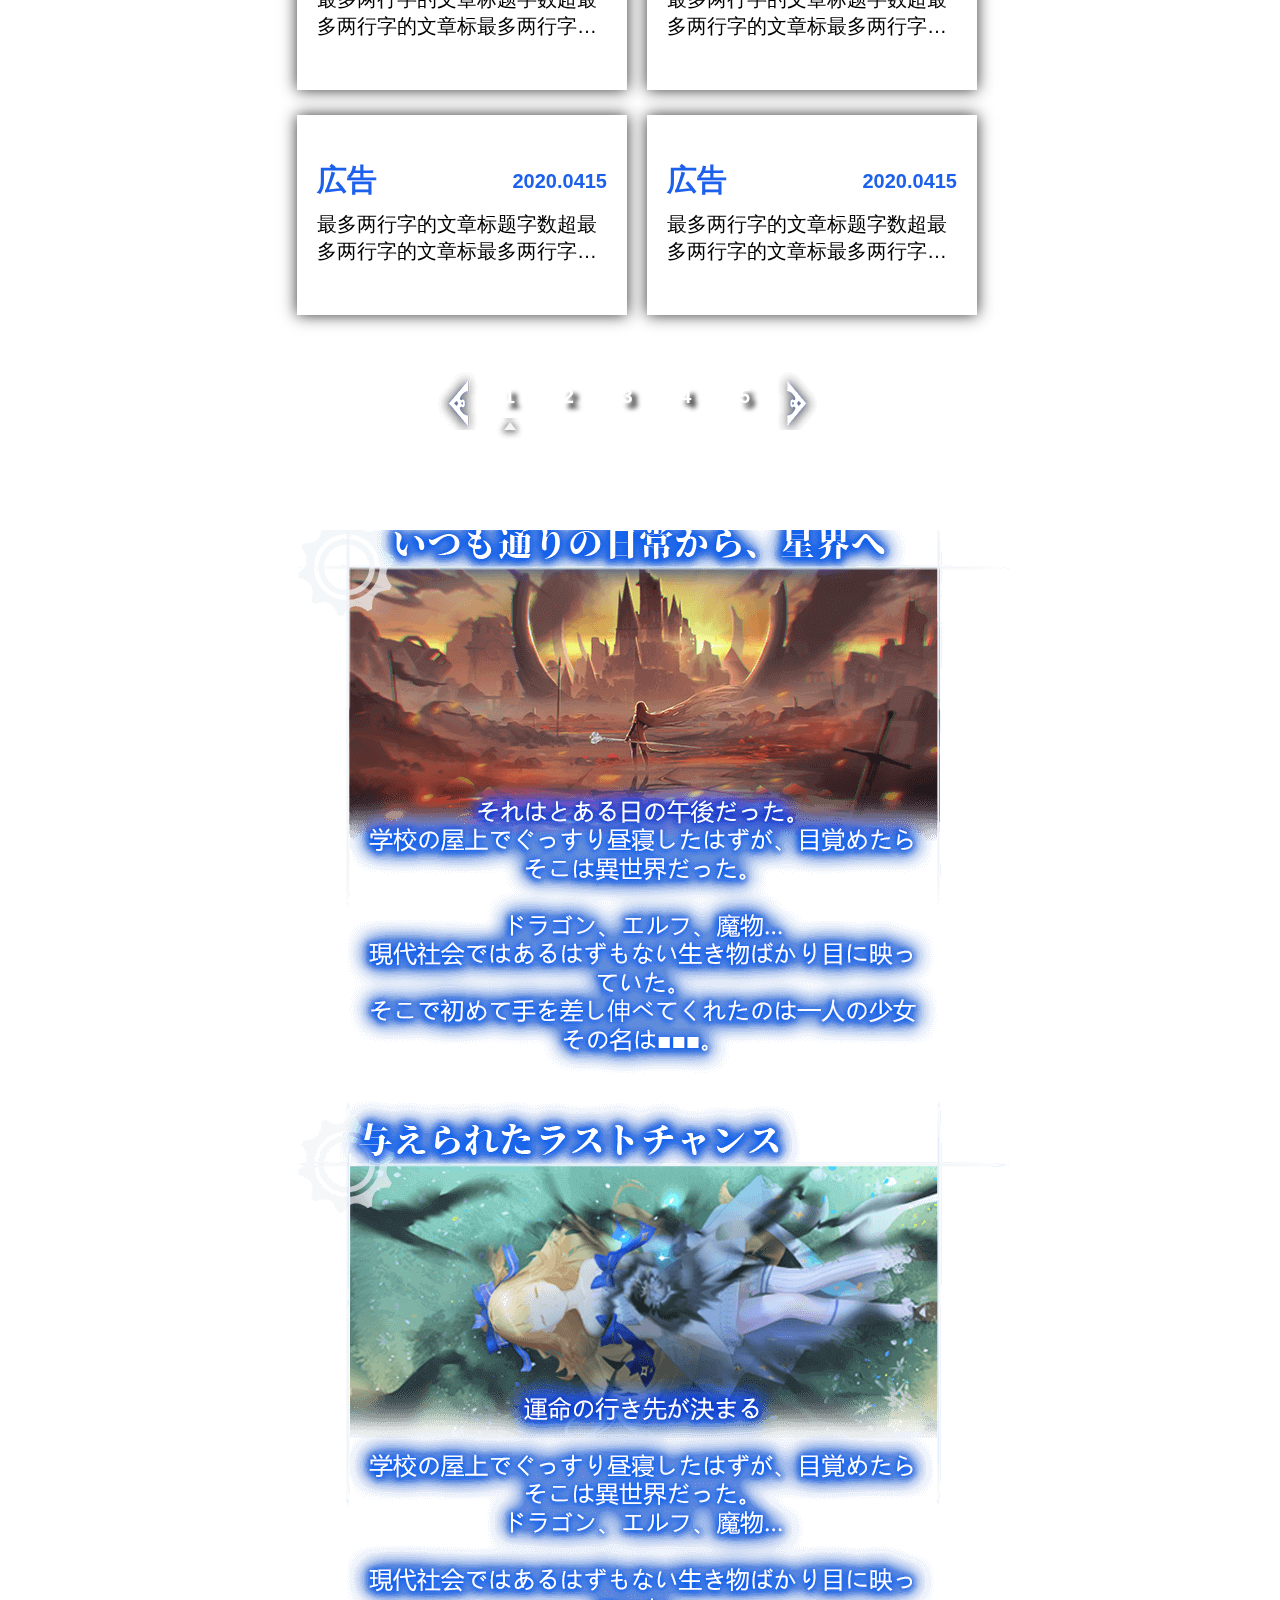
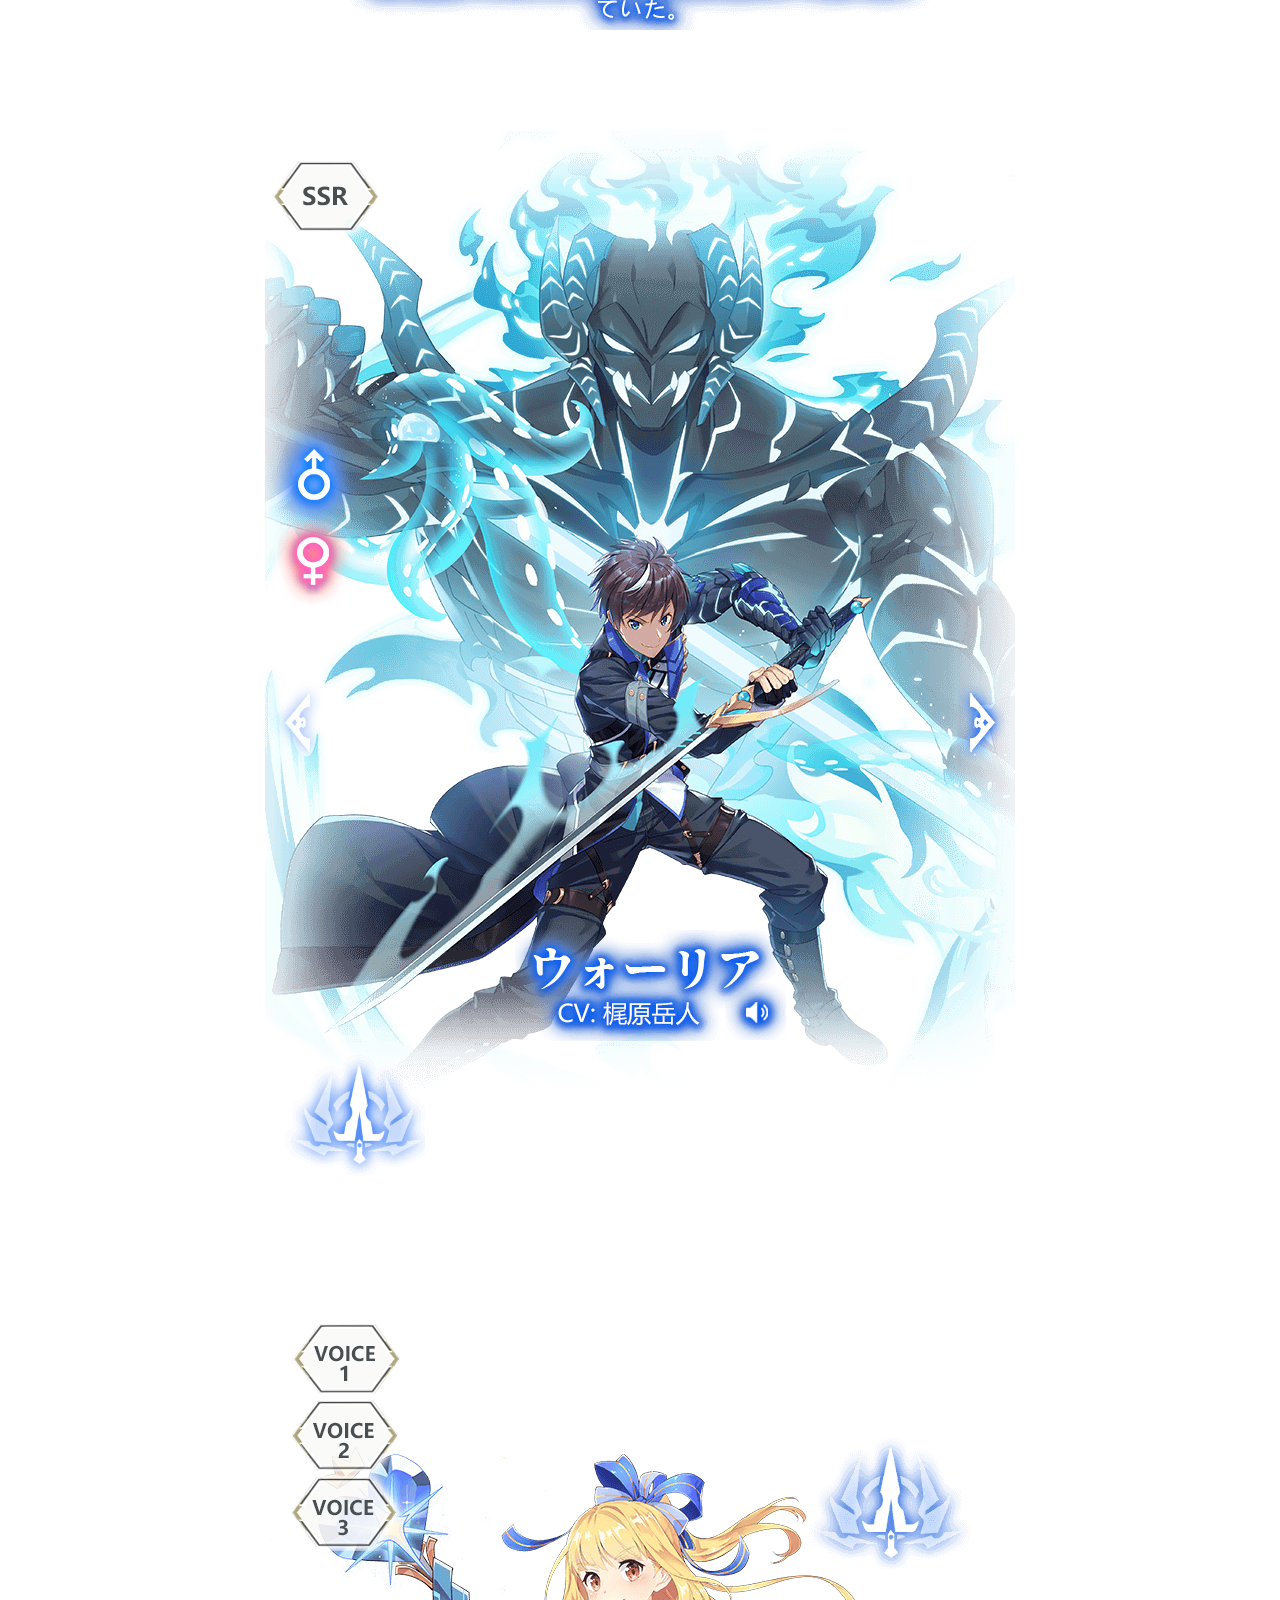
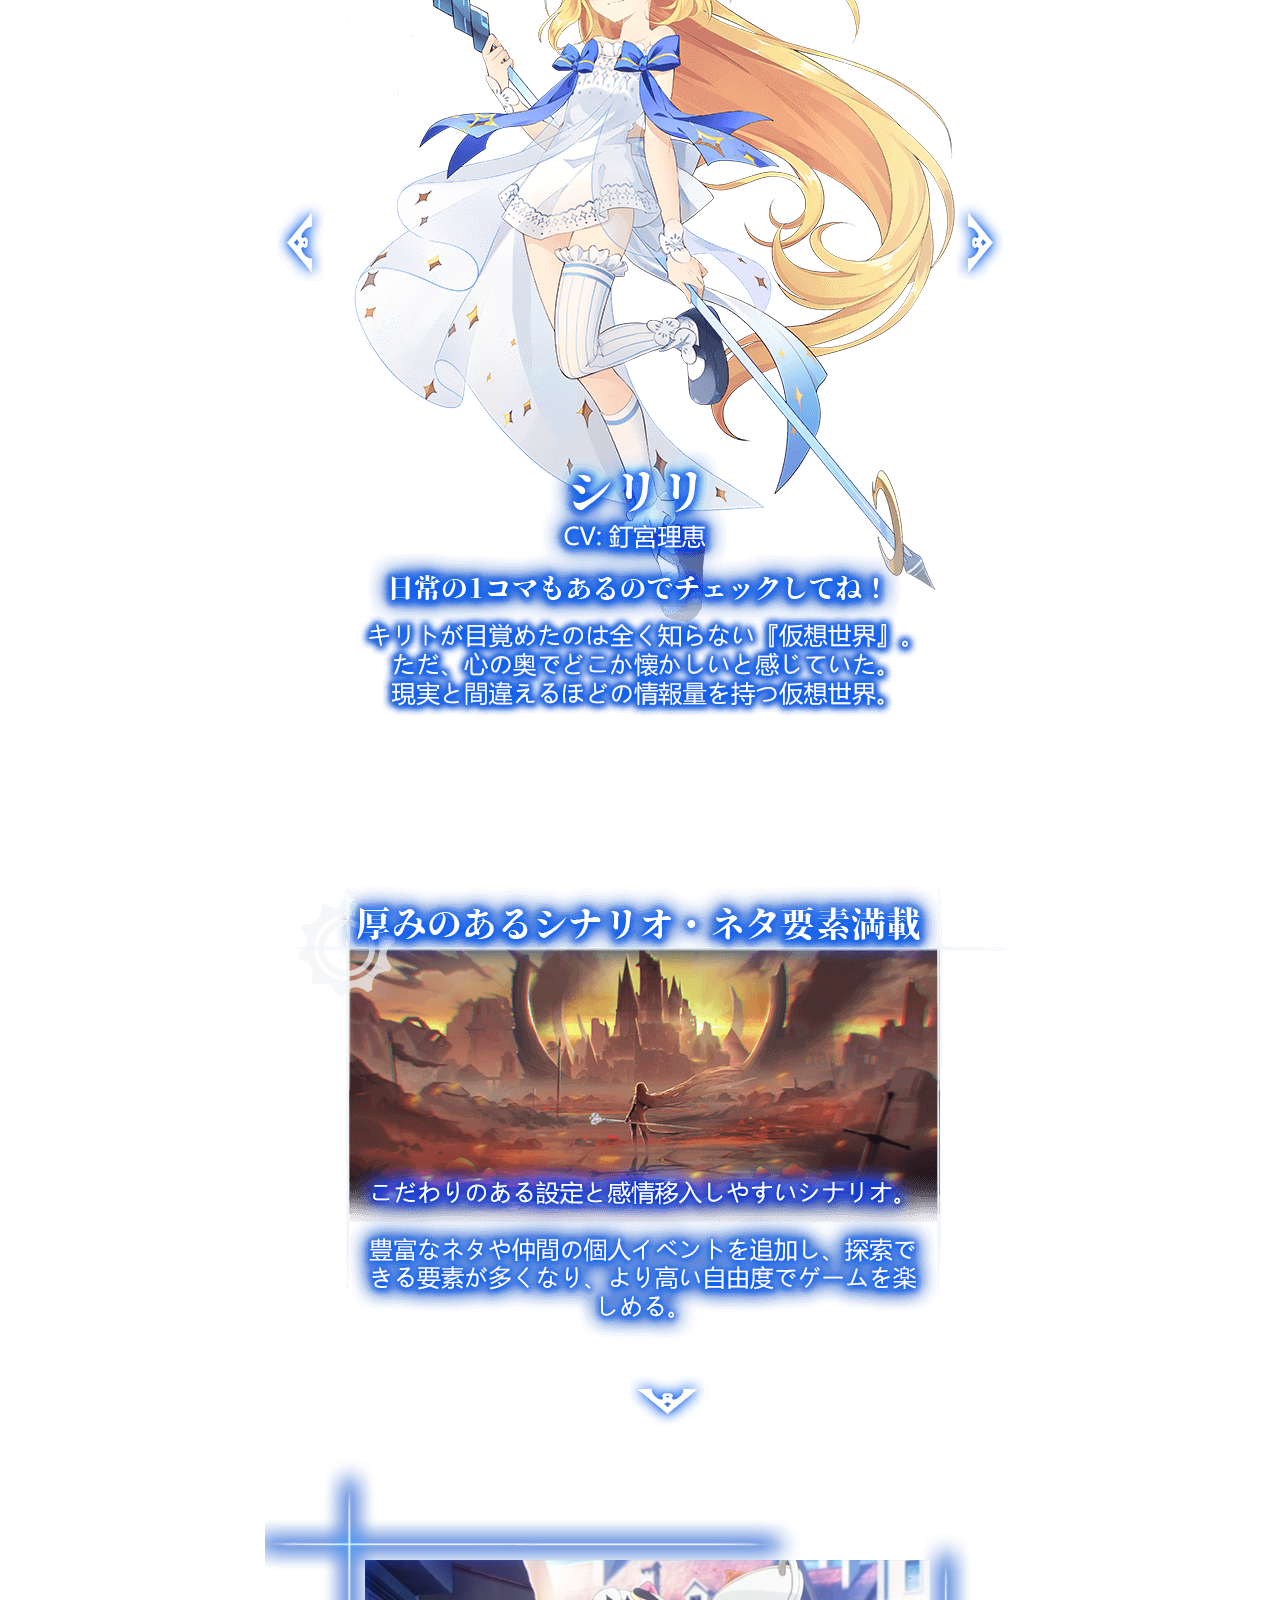
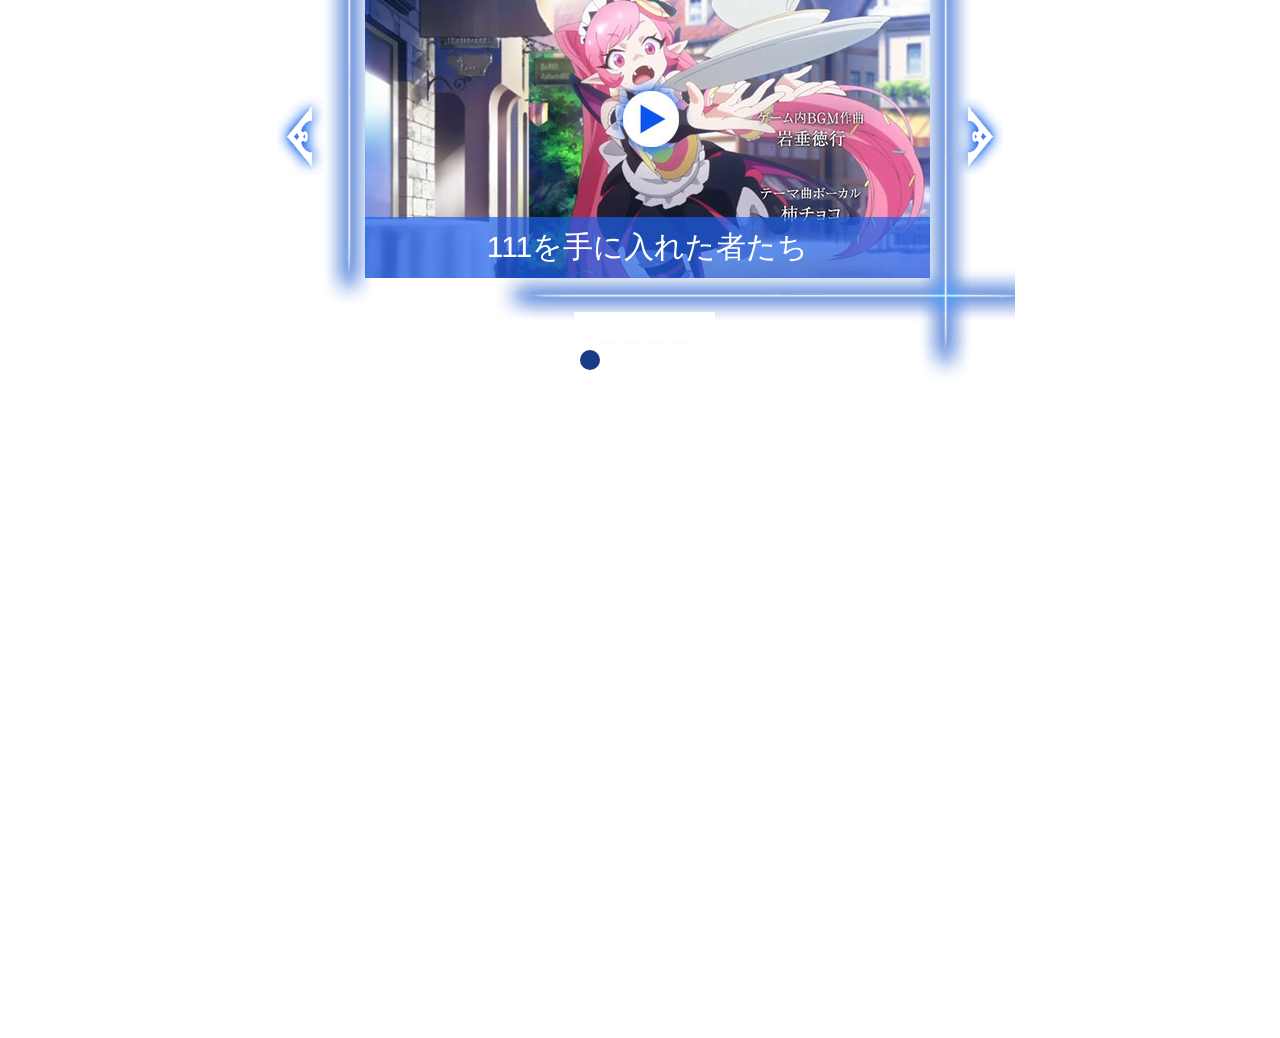
==== commit 1c6bc0cf: "2" ====
--- a/index.html
+++ b/index.html
@@ -745,23 +745,19 @@
       })
 
 
-
-      //第六屏幕图片向下切换
+	//第六屏幕图片向下切换
       var swiper6 = new Swiper('.page6_container', {
         direction: 'vertical',
         observer: true,
         observeParents: true,
-        slidesPerView:2,
+        slidesPerView: 1,
         navigation: {
           nextEl: '.page6_container .swiper-button-next',
         },
         loop: true,
-        speed:4600,//匀速时间
-		autoplay: {
-			delay: 0,
-			stopOnLastSlide: false,
-			disableOnInteraction: true,
-		},
+        autoplay: {
+          delay: 3000,
+        },
       });
       //第七屏幕切换
       var cardswiper = new Swiper('.snews1', {
--- a/css/pre_main.css
+++ b/css/pre_main.css
@@ -136,10 +136,10 @@
  /* .voice img.active{z-index:2;filter: drop-shadow(0px 0px 10px #ff0060); } */
 
 /* 第六屏*/
-.page_06 .swiper-button-next{width: 1.04rem;height: 0.7rem; position:absolute;top: 10.6rem;left:3.5rem;background:url(../images/down_arrow.png) no-repeat center center;background-size: contain;}
-.page_06{ height:11.3rem; }
-.page6_container{ height:11rem;}
-.page_06 .snews1{ height:9rem;} 
+.page6_container .swiper-button-next{width: 1.04rem;height: 0.7rem; position:absolute;top: 5rem;left:3.5rem;background:url(../images/down_arrow.png) no-repeat center center;background-size: contain;}
+.page_06{ height:5.7rem;}
+.page6_container{ height:5.7rem;}
+.page_06 .snews1{ height:5rem;} 
 .page_06 .story_01 img,.page_06 .story_02 img,.page_06 .story_03 img{width:7.5rem; height:4.64rem;}
 /* 第七屏*/
 .page_07 .swiper-wrapper{width:5.65rem; margin-left:1rem;}
